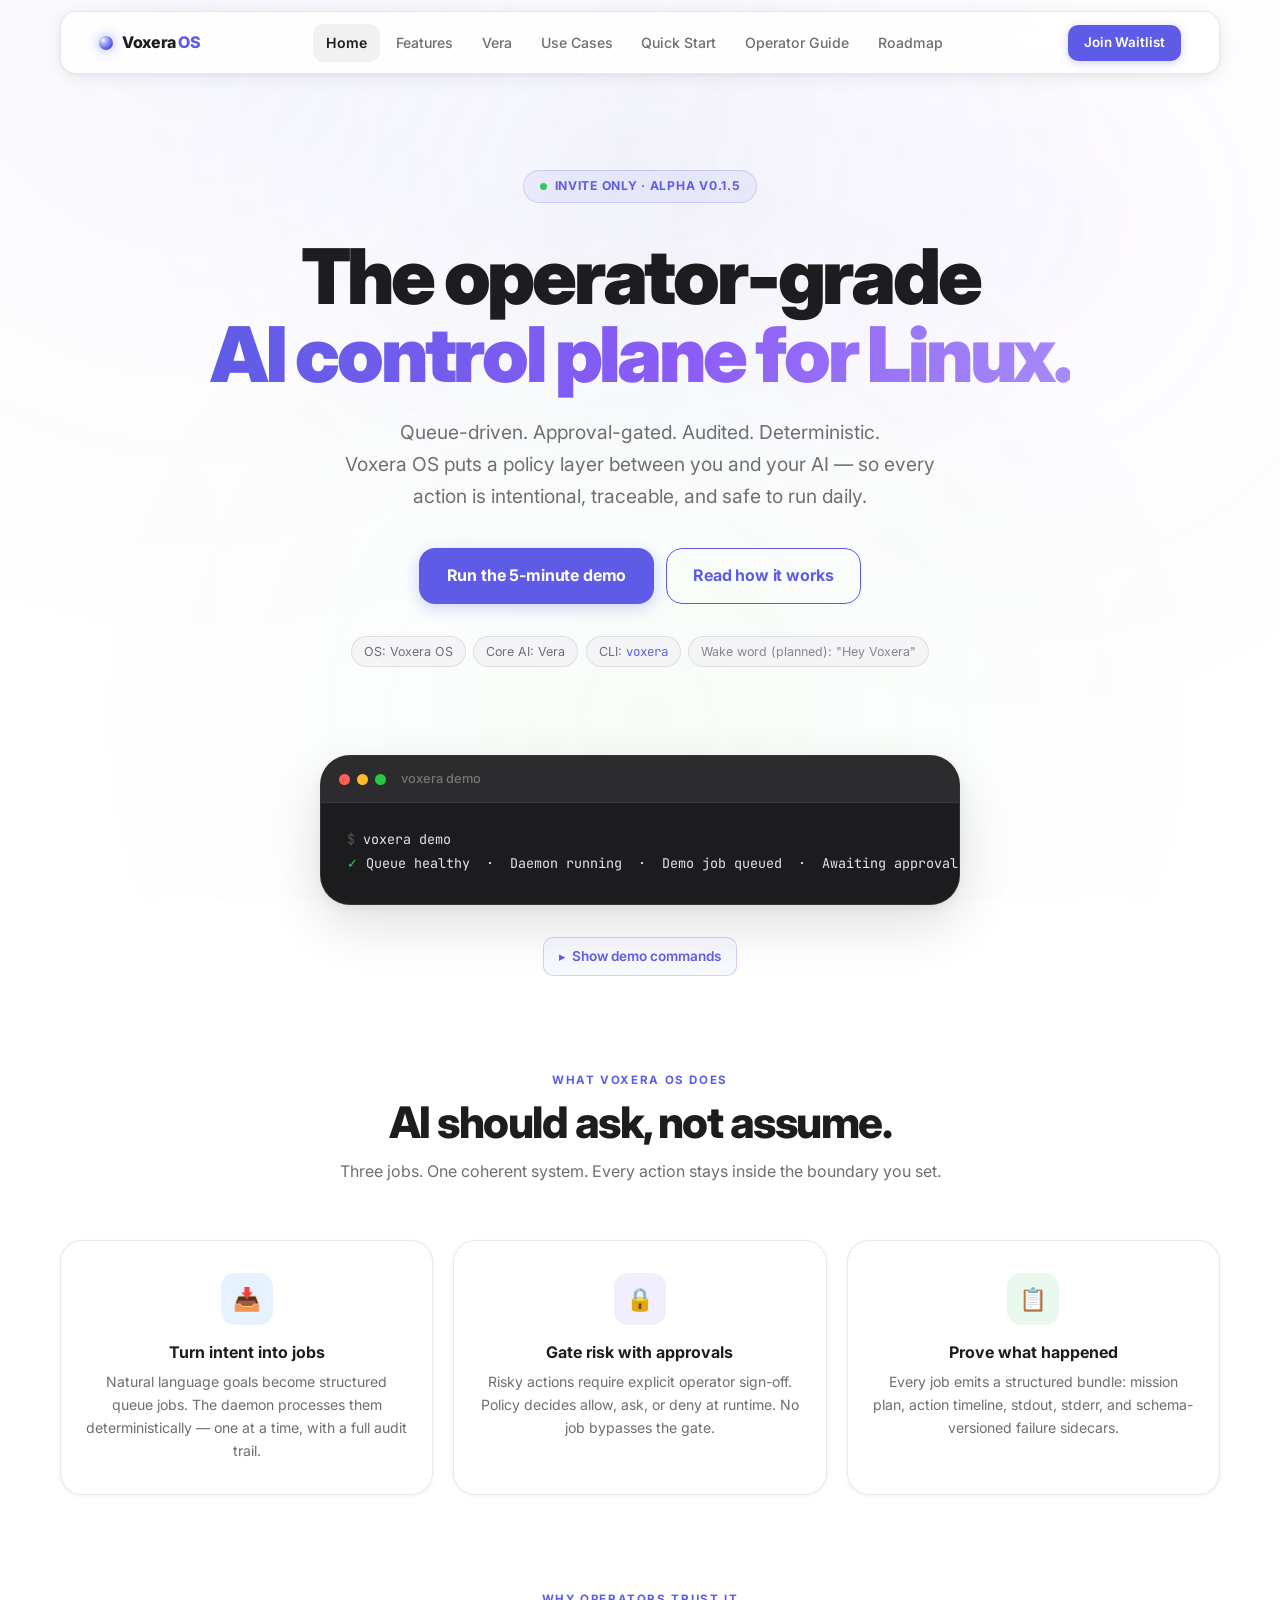
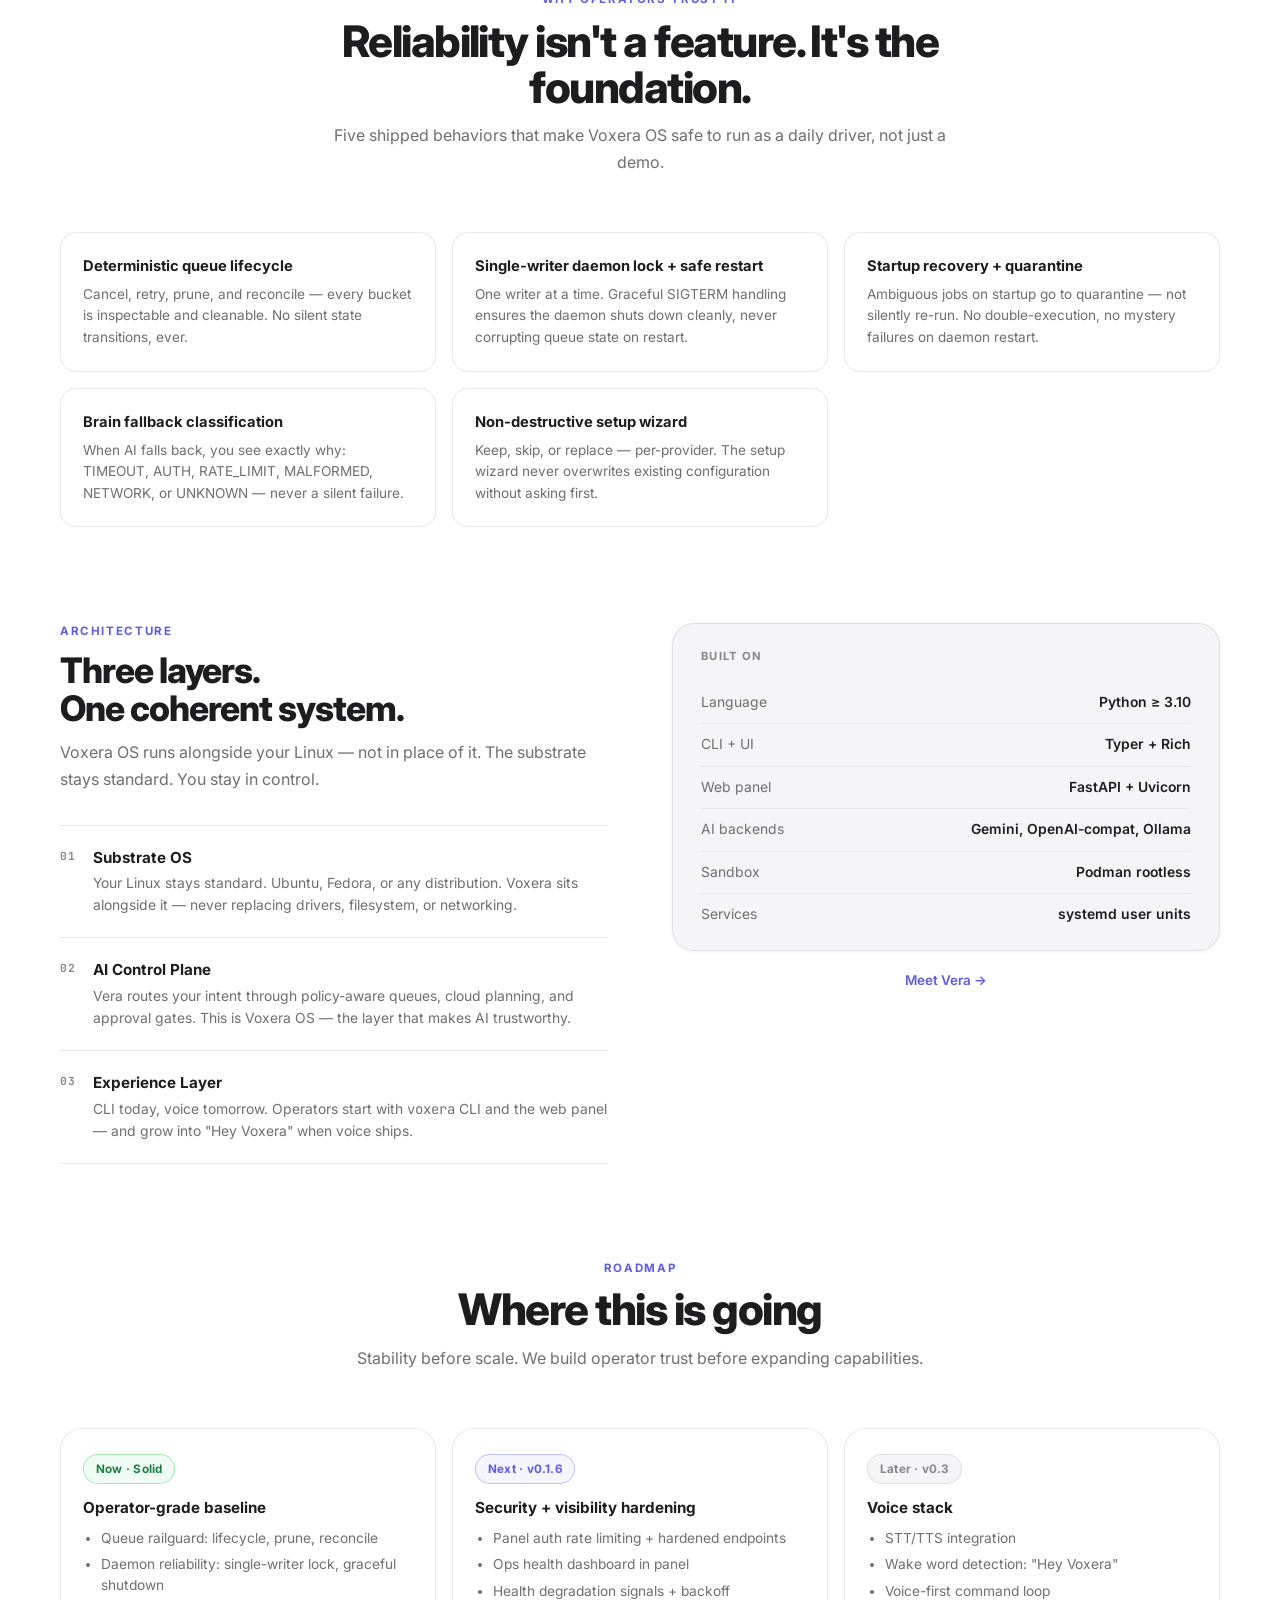
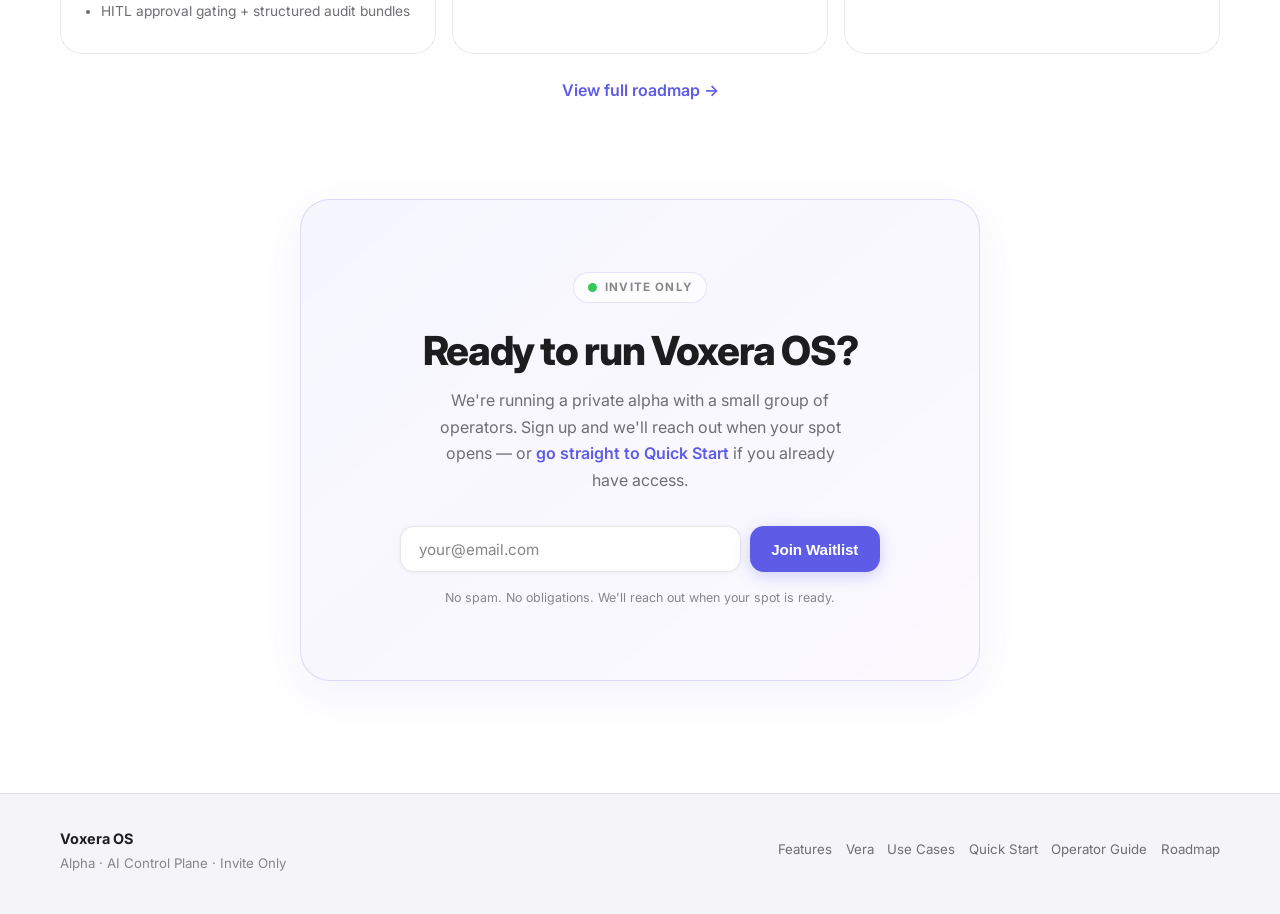
==== index.html @ 85df5b21 "feat: marketing-first restructure — product narrative, new pages, accordions Complete content + stru" ====
<!doctype html>
<html lang="en">
<head>
  <meta charset="UTF-8" />
  <meta name="viewport" content="width=device-width, initial-scale=1.0" />
  <meta name="description" content="Voxera OS — the operator-grade AI control plane for Linux. Queue-driven. Approval-gated. Audited. Deterministic." />
  <title>Voxera OS — AI Control Plane for Linux</title>
  <link rel="preconnect" href="https://fonts.googleapis.com">
  <link rel="preconnect" href="https://fonts.gstatic.com" crossorigin>
  <link href="https://fonts.googleapis.com/css2?family=Inter:ital,wght@0,300;0,400;0,500;0,600;0,700;0,800;0,900;1,400&family=JetBrains+Mono:wght@400;500&display=swap" rel="stylesheet">
  <link rel="stylesheet" href="assets/css/main.css" />
  <link rel="icon" type="image/svg+xml" href="assets/icons/favicon.svg" />
</head>
<body data-page="home">
  <canvas id="bg-canvas" aria-hidden="true"></canvas>

  <header class="site-header glass">
    <div class="container nav-wrap">
      <a class="brand" href="index.html" aria-label="Voxera OS home">
        <span class="brand-orb"></span>
        <span>Voxera <em>OS</em></span>
      </a>
      <button class="nav-toggle" aria-expanded="false" aria-controls="site-nav">☰</button>
      <nav id="site-nav" class="site-nav" aria-label="Primary">
        <a href="index.html">Home</a>
        <a href="features.html">Features</a>
        <a href="vera.html">Vera</a>
        <a href="usecases.html">Use Cases</a>
        <a href="quickstart.html">Quick Start</a>
        <a href="docs.html">Operator Guide</a>
        <a href="roadmap.html">Roadmap</a>
      </nav>
      <a class="btn-nav-cta" href="#waitlist">Join Waitlist</a>
    </div>
  </header>

  <main>

    <!-- ─── Hero ──────────────────────────────────────────────────────── -->
    <section class="v2-hero container">
      <div class="v2-invite-badge reveal">
        <span class="pulse-dot"></span>
        Invite only · Alpha v0.1.5
      </div>
      <h1 class="v2-headline reveal delay-1">
        The operator-grade<br>
        <span class="gradient-text">AI control plane for Linux.</span>
      </h1>
      <p class="v2-lede reveal delay-2">
        Queue-driven. Approval-gated. Audited. Deterministic.<br class="br-lg">
        Voxera OS puts a policy layer between you and your AI — so every action is intentional, traceable, and safe to run daily.
      </p>
      <div class="v2-cta-row reveal delay-3">
        <a class="btn btn-primary btn-lg" href="quickstart.html">Run the 5-minute demo</a>
        <a class="btn btn-ghost btn-lg" href="features.html">Read how it works</a>
      </div>
      <div class="v2-name-row reveal delay-4">
        <span class="v2-pill">OS: Voxera OS</span>
        <span class="v2-pill">Core AI: Vera</span>
        <span class="v2-pill">CLI: <code>voxera</code></span>
        <span class="v2-pill muted">Wake word (planned): "Hey Voxera"</span>
      </div>
    </section>

    <!-- ─── Proof snippet + demo toggle ──────────────────────────────── -->
    <section class="container v2-terminal-section reveal">
      <div class="v2-terminal" style="max-width:640px;margin-inline:auto">
        <div class="v2-terminal-bar">
          <span class="dot-r"></span>
          <span class="dot-y"></span>
          <span class="dot-g"></span>
          <span class="v2-terminal-title">voxera demo</span>
        </div>
        <pre class="v2-terminal-body"><code><span class="tc-dim">$</span> voxera demo
<span class="tc-green">✓</span> Queue healthy  ·  Daemon running  ·  Demo job queued  ·  Awaiting approval</code></pre>
      </div>
      <div style="text-align:center;margin-top:1rem">
        <details class="show-details" style="display:inline-block">
          <summary>Show demo commands</summary>
          <div class="show-details-body">
            <div class="v2-terminal" style="max-width:640px;margin-inline:auto;text-align:left">
              <div class="v2-terminal-bar">
                <span class="dot-r"></span><span class="dot-y"></span><span class="dot-g"></span>
                <span class="v2-terminal-title">full demo walkthrough</span>
              </div>
              <pre class="v2-terminal-body"><code><span class="tc-dim"># 1. Install</span>
python3 -m venv .venv &amp;&amp; source .venv/bin/activate
pip install -e ".[dev]" &amp;&amp; make services-install

<span class="tc-dim"># 2. Run the demo (bootstraps queue + daemon)</span>
voxera demo

<span class="tc-dim"># 3. Queue a job manually</span>
<span class="tc-dim">$</span> voxera inbox add "Write a daily check-in note"
queued → <span class="tc-blue">notes/queue/inbox/job-1748.json</span>

<span class="tc-dim"># 4. Process + approve</span>
<span class="tc-dim">$</span> voxera daemon --once
<span class="tc-dim">$</span> voxera queue approvals list
<span class="tc-dim">$</span> voxera queue approvals approve &lt;job_id&gt;

<span class="tc-dim"># 5. Health check</span>
<span class="tc-dim">$</span> voxera queue status
queue: <span class="tc-green">healthy</span>  ·  done: 1  ·  failed: 0  ·  approvals: 0</code></pre>
            </div>
            <p style="margin-top:.75rem;font-size:.82rem;color:var(--text-ter);text-align:center">
              For complete run instructions, <a class="inline-link" href="docs.html">read the Operator Guide</a>.
            </p>
          </div>
        </details>
      </div>
    </section>

    <!-- ─── What it does — 3 cards ───────────────────────────────────── -->
    <section class="container v2-section">
      <div class="v2-section-intro reveal">
        <p class="v2-label">What Voxera OS does</p>
        <h2 class="v2-section-title">AI should ask, not assume.</h2>
        <p class="v2-section-sub">Three jobs. One coherent system. Every action stays inside the boundary you set.</p>
      </div>
      <div class="does-grid stagger-children">
        <article class="does-card reveal">
          <div class="does-icon blue">📥</div>
          <h3>Turn intent into jobs</h3>
          <p>Natural language goals become structured queue jobs. The daemon processes them deterministically — one at a time, with a full audit trail.</p>
        </article>
        <article class="does-card reveal">
          <div class="does-icon purple">🔒</div>
          <h3>Gate risk with approvals</h3>
          <p>Risky actions require explicit operator sign-off. Policy decides allow, ask, or deny at runtime. No job bypasses the gate.</p>
        </article>
        <article class="does-card reveal">
          <div class="does-icon green">📋</div>
          <h3>Prove what happened</h3>
          <p>Every job emits a structured bundle: mission plan, action timeline, stdout, stderr, and schema-versioned failure sidecars.</p>
        </article>
      </div>
    </section>

    <!-- ─── Why operators trust it — 5 trust cards ───────────────────── -->
    <section class="container v2-section">
      <div class="v2-section-intro reveal">
        <p class="v2-label">Why operators trust it</p>
        <h2 class="v2-section-title">Reliability isn't a feature. It's the foundation.</h2>
        <p class="v2-section-sub">Five shipped behaviors that make Voxera OS safe to run as a daily driver, not just a demo.</p>
      </div>
      <div class="trust-grid stagger-children">
        <article class="trust-card reveal">
          <h3>Deterministic queue lifecycle</h3>
          <p>Cancel, retry, prune, and reconcile — every bucket is inspectable and cleanable. No silent state transitions, ever.</p>
        </article>
        <article class="trust-card reveal">
          <h3>Single-writer daemon lock + safe restart</h3>
          <p>One writer at a time. Graceful SIGTERM handling ensures the daemon shuts down cleanly, never corrupting queue state on restart.</p>
        </article>
        <article class="trust-card reveal">
          <h3>Startup recovery + quarantine</h3>
          <p>Ambiguous jobs on startup go to quarantine — not silently re-run. No double-execution, no mystery failures on daemon restart.</p>
        </article>
        <article class="trust-card reveal">
          <h3>Brain fallback classification</h3>
          <p>When AI falls back, you see exactly why: TIMEOUT, AUTH, RATE_LIMIT, MALFORMED, NETWORK, or UNKNOWN — never a silent failure.</p>
        </article>
        <article class="trust-card reveal">
          <h3>Non-destructive setup wizard</h3>
          <p>Keep, skip, or replace — per-provider. The setup wizard never overwrites existing configuration without asking first.</p>
        </article>
      </div>
    </section>

    <!-- ─── Three layers ──────────────────────────────────────────────── -->
    <section class="container v2-section v2-arch">
      <div class="reveal">
        <p class="v2-label">Architecture</p>
        <h2 class="v2-section-title-sm">Three layers.<br>One coherent system.</h2>
        <p class="v2-section-sub">Voxera OS runs alongside your Linux — not in place of it. The substrate stays standard. You stay in control.</p>
        <div class="v2-layers">
          <div class="v2-layer">
            <span class="v2-layer-num">01</span>
            <div>
              <strong>Substrate OS</strong>
              <p>Your Linux stays standard. Ubuntu, Fedora, or any distribution. Voxera sits alongside it — never replacing drivers, filesystem, or networking.</p>
            </div>
          </div>
          <div class="v2-layer">
            <span class="v2-layer-num">02</span>
            <div>
              <strong>AI Control Plane</strong>
              <p>Vera routes your intent through policy-aware queues, cloud planning, and approval gates. This is Voxera OS — the layer that makes AI trustworthy.</p>
            </div>
          </div>
          <div class="v2-layer">
            <span class="v2-layer-num">03</span>
            <div>
              <strong>Experience Layer</strong>
              <p>CLI today, voice tomorrow. Operators start with <code>voxera</code> CLI and the web panel — and grow into "Hey Voxera" when voice ships.</p>
            </div>
          </div>
        </div>
      </div>
      <div class="reveal delay-2">
        <div class="v2-stack">
          <p class="v2-stack-title">Built on</p>
          <div class="v2-stack-row"><span>Language</span><strong>Python ≥ 3.10</strong></div>
          <div class="v2-stack-row"><span>CLI + UI</span><strong>Typer + Rich</strong></div>
          <div class="v2-stack-row"><span>Web panel</span><strong>FastAPI + Uvicorn</strong></div>
          <div class="v2-stack-row"><span>AI backends</span><strong>Gemini, OpenAI-compat, Ollama</strong></div>
          <div class="v2-stack-row"><span>Sandbox</span><strong>Podman rootless</strong></div>
          <div class="v2-stack-row"><span>Services</span><strong>systemd user units</strong></div>
        </div>
        <p style="margin-top:1.2rem;font-size:.84rem;color:var(--text-ter);text-align:center">
          <a class="inline-link" href="vera.html">Meet Vera →</a>
        </p>
      </div>
    </section>

    <!-- ─── Where this is going ───────────────────────────────────────── -->
    <section class="container v2-section">
      <div class="v2-section-intro reveal">
        <p class="v2-label">Roadmap</p>
        <h2 class="v2-section-title">Where this is going</h2>
        <p class="v2-section-sub">Stability before scale. We build operator trust before expanding capabilities.</p>
      </div>
      <div class="where-grid stagger-children">
        <article class="wt-card reveal">
          <span class="wt-badge now">Now · Solid</span>
          <h3>Operator-grade baseline</h3>
          <ul>
            <li>Queue railguard: lifecycle, prune, reconcile</li>
            <li>Daemon reliability: single-writer lock, graceful shutdown</li>
            <li>HITL approval gating + structured audit bundles</li>
          </ul>
        </article>
        <article class="wt-card reveal">
          <span class="wt-badge next">Next · v0.1.6</span>
          <h3>Security + visibility hardening</h3>
          <ul>
            <li>Panel auth rate limiting + hardened endpoints</li>
            <li>Ops health dashboard in panel</li>
            <li>Health degradation signals + backoff</li>
          </ul>
        </article>
        <article class="wt-card reveal">
          <span class="wt-badge later">Later · v0.3</span>
          <h3>Voice stack</h3>
          <ul>
            <li>STT/TTS integration</li>
            <li>Wake word detection: "Hey Voxera"</li>
            <li>Voice-first command loop</li>
          </ul>
        </article>
      </div>
      <p style="text-align:center;margin-top:1.5rem">
        <a class="inline-link" href="roadmap.html">View full roadmap →</a>
      </p>
    </section>

    <!-- ─── Waitlist ───────────────────────────────────────────────────── -->
    <section class="container v2-section" id="waitlist">
      <div class="v2-waitlist reveal">
        <div class="v2-waitlist-badge">
          <span class="pulse-dot pulse-dot-lg"></span>
          Invite only
        </div>
        <h2 class="v2-waitlist-title">Ready to run Voxera OS?</h2>
        <p class="v2-waitlist-sub">
          We're running a private alpha with a small group of operators. Sign up and we'll reach out when your spot opens — or <a class="inline-link" href="quickstart.html">go straight to Quick Start</a> if you already have access.
        </p>
        <form class="v2-waitlist-form" id="waitlist-form">
          <input
            type="email" id="waitlist-email" name="email"
            placeholder="your@email.com" required autocomplete="email"
            aria-label="Email address for waitlist"
          />
          <button type="submit" class="btn btn-primary" id="waitlist-submit">Join Waitlist</button>
        </form>
        <p class="v2-waitlist-fine">No spam. No obligations. We'll reach out when your spot is ready.</p>
      </div>
    </section>

  </main>

  <footer class="site-footer">
    <div class="container">
      <div>
        <strong>Voxera OS</strong>
        <p>Alpha · AI Control Plane · Invite Only</p>
      </div>
      <div class="footer-links">
        <a href="features.html">Features</a>
        <a href="vera.html">Vera</a>
        <a href="usecases.html">Use Cases</a>
        <a href="quickstart.html">Quick Start</a>
        <a href="docs.html">Operator Guide</a>
        <a href="roadmap.html">Roadmap</a>
      </div>
    </div>
  </footer>

  <script src="assets/js/main.js" defer></script>
</body>
</html>
---- assets/css/main.css ----
/* ═══════════════════════════════════════════════════════════════════════
   Voxera OS · Apple-inspired light theme
═══════════════════════════════════════════════════════════════════════ */

/* ─── Design tokens ─────────────────────────────────────────────────── */
:root {
  --bg:        #ffffff;
  --bg-alt:    #f5f5f7;
  --bg-card:   #ffffff;
  --bg-dark:   #1c1c1e;       /* Apple dark gray – used for terminal/code */
  --bg-dark-2: #2c2c2e;

  --text:      #1d1d1f;       /* Apple near-black */
  --text-sec:  #6e6e73;       /* Apple secondary */
  --text-ter:  #86868b;       /* Apple tertiary */
  --text-inv:  #f5f5f7;       /* text on dark surfaces */

  --line:      rgba(0,0,0,0.09);
  --line-soft: rgba(0,0,0,0.055);
  --line-dark: rgba(255,255,255,0.10);  /* borders on dark surfaces */

  --accent:    #5e5ce6;       /* Voxera indigo */
  --accent-h:  #4845d4;       /* hover */
  --accent-2:  #34c759;       /* success / active green */
  --accent-3:  #007aff;       /* Apple blue – links */

  --shadow-xs: 0 1px 4px rgba(0,0,0,0.06);
  --shadow:    0 4px 18px rgba(0,0,0,0.07), 0 1px 4px rgba(0,0,0,0.05);
  --shadow-md: 0 8px 28px rgba(0,0,0,0.09), 0 2px 8px rgba(0,0,0,0.06);
  --shadow-lg: 0 20px 54px rgba(0,0,0,0.12), 0 4px 14px rgba(0,0,0,0.06);

  --radius:    16px;
  --radius-lg: 22px;
  --radius-xl: 30px;

  --ease:      cubic-bezier(.25,.46,.45,.94);
  --ease-out:  cubic-bezier(0,0,.2,1);
}

/* ─── Reset & base ───────────────────────────────────────────────────── */
*, *::before, *::after { box-sizing: border-box; margin: 0; padding: 0; }
html { scroll-behavior: smooth; }
body {
  font-family: -apple-system, BlinkMacSystemFont, "Inter", system-ui, sans-serif;
  background: var(--bg);
  color: var(--text);
  line-height: 1.56;
  min-height: 100vh;
  -webkit-font-smoothing: antialiased;
  -moz-osx-font-smoothing: grayscale;
}
code, pre {
  font-family: "JetBrains Mono", "SF Mono", ui-monospace, monospace;
}
img { display: block; max-width: 100%; }
a { color: inherit; }

/* Subtle hero-area glow at top of every page */
body::before {
  content: '';
  position: fixed;
  top: -180px; left: 50%;
  transform: translateX(-50%);
  width: 1000px; height: 700px;
  background: radial-gradient(ellipse at center,
    rgba(94,92,230,.06) 0%,
    rgba(94,92,230,.02) 45%,
    transparent 72%);
  pointer-events: none;
  z-index: -1;
}

/* ─── Canvas (ambient) ───────────────────────────────────────────────── */
#bg-canvas {
  position: fixed; inset: 0;
  z-index: -2; pointer-events: none;
}

/* ─── Layout ─────────────────────────────────────────────────────────── */
.container { width: min(1160px, calc(100% - 2.5rem)); margin-inline: auto; }

/* ─── Glass ─────────────────────────────────────────────────────────── */
.glass {
  background: rgba(255,255,255,.82);
  border: 1px solid var(--line);
  backdrop-filter: blur(22px) saturate(180%);
  -webkit-backdrop-filter: blur(22px) saturate(180%);
  box-shadow: var(--shadow);
}

/* ═══════════════════════════════════════════════════════════════════════
   Navigation
═══════════════════════════════════════════════════════════════════════ */
.site-header {
  position: sticky; top: 0; z-index: 100;
  margin: .7rem auto 0;
  width: min(1160px, calc(100% - 1.5rem));
  border-radius: 16px;
  transition: box-shadow .3s var(--ease);
}
.nav-wrap {
  display: flex; align-items: center; gap: 1rem;
  justify-content: space-between;
  padding: .72rem 1.1rem;
}
.brand {
  display: inline-flex; align-items: center; gap: .6rem;
  text-decoration: none; color: var(--text);
  font-weight: 800; letter-spacing: -.025em; font-size: 1rem;
  flex-shrink: 0;
}
.brand em { font-style: normal; color: var(--accent); }
.brand-orb {
  width: 14px; height: 14px; border-radius: 50%; flex-shrink: 0;
  background: radial-gradient(circle at 30% 30%, #fff 0%, #a5b4fc 25%, var(--accent) 65%, #3730a3 100%);
  box-shadow: 0 0 12px rgba(94,92,230,.5);
  transition: box-shadow .3s var(--ease);
}
.brand:hover .brand-orb { box-shadow: 0 0 18px rgba(94,92,230,.7); }

.site-nav { display: flex; align-items: center; gap: .2rem; }
.site-nav a {
  color: var(--text-sec); text-decoration: none;
  padding: .5rem .8rem; border-radius: 10px;
  font-weight: 500; font-size: .88rem;
  transition: color .2s var(--ease), background .2s var(--ease);
}
.site-nav a:hover { color: var(--text); background: rgba(0,0,0,.05); }
.site-nav a.active { color: var(--text); font-weight: 600; background: rgba(0,0,0,.05); }

.btn-nav-cta {
  display: inline-flex; align-items: center;
  border-radius: 10px; padding: .48rem 1rem;
  font-size: .84rem; font-weight: 600;
  text-decoration: none;
  background: var(--accent); color: #fff;
  border: none;
  transition: background .22s var(--ease), transform .18s var(--ease), box-shadow .22s var(--ease);
  box-shadow: 0 2px 10px rgba(94,92,230,.28);
  white-space: nowrap;
}
.btn-nav-cta:hover {
  background: var(--accent-h);
  transform: translateY(-1px);
  box-shadow: 0 4px 16px rgba(94,92,230,.4);
}

.nav-toggle {
  display: none; background: transparent; color: var(--text);
  border: 1px solid var(--line); border-radius: 10px;
  padding: .38rem .62rem; cursor: pointer; font-size: 1rem;
}

/* ═══════════════════════════════════════════════════════════════════════
   Buttons
═══════════════════════════════════════════════════════════════════════ */
.btn {
  display: inline-flex; align-items: center; justify-content: center; gap: .45rem;
  text-decoration: none; font-weight: 700; font-size: .95rem;
  border-radius: 14px; padding: .78rem 1.3rem;
  border: 1.5px solid transparent;
  transition: transform .18s var(--ease), box-shadow .22s var(--ease),
              background .2s var(--ease), border-color .2s var(--ease);
  cursor: pointer; letter-spacing: -.01em; white-space: nowrap;
}
.btn:hover  { transform: translateY(-1.5px); }
.btn:active { transform: translateY(0px); }

.btn-lg { padding: .9rem 1.65rem; font-size: 1rem; border-radius: 16px; }

.btn-primary {
  background: var(--accent);
  color: #fff;
  border-color: transparent;
  box-shadow: 0 4px 16px rgba(94,92,230,.28);
}
.btn-primary:hover {
  background: var(--accent-h);
  box-shadow: 0 8px 26px rgba(94,92,230,.38);
}
.btn-primary:disabled {
  opacity: .7; cursor: not-allowed; transform: none;
}

.btn-ghost {
  background: transparent;
  color: var(--accent);
  border-color: var(--accent);
}
.btn-ghost:hover { background: rgba(94,92,230,.06); }

.btn-outline {
  background: transparent;
  color: var(--text);
  border-color: var(--line);
}
.btn-outline:hover { background: var(--bg-alt); }

.inline-link {
  color: var(--accent); text-decoration: none; font-weight: 600;
}
.inline-link:hover { text-decoration: underline; }

/* ═══════════════════════════════════════════════════════════════════════
   Typography utilities
═══════════════════════════════════════════════════════════════════════ */
.eyebrow {
  font-size: .72rem; font-weight: 700; letter-spacing: .14em;
  text-transform: uppercase; color: var(--accent); margin-bottom: .55rem;
}
.lede { color: var(--text-sec); font-size: 1.05rem; max-width: 68ch; line-height: 1.65; }

.gradient-text {
  background: linear-gradient(100deg, var(--accent) 0%, #8b5cf6 55%, #a78bfa 100%);
  -webkit-background-clip: text; background-clip: text; color: transparent;
}

/* ═══════════════════════════════════════════════════════════════════════
   Scroll-reveal animation system
═══════════════════════════════════════════════════════════════════════ */
.reveal {
  opacity: 0;
  transform: translateY(28px);
  transition: opacity .7s var(--ease-out), transform .7s var(--ease-out);
}
.reveal.delay-1  { transition-delay: .10s; }
.reveal.delay-2  { transition-delay: .20s; }
.reveal.delay-3  { transition-delay: .30s; }
.reveal.delay-4  { transition-delay: .42s; }
.reveal.is-visible { opacity: 1; transform: translateY(0); }

/* Stagger for grid children */
.stagger-children > *:nth-child(1) { transition-delay: .05s; }
.stagger-children > *:nth-child(2) { transition-delay: .12s; }
.stagger-children > *:nth-child(3) { transition-delay: .19s; }
.stagger-children > *:nth-child(4) { transition-delay: .26s; }
.stagger-children > *:nth-child(5) { transition-delay: .33s; }
.stagger-children > *:nth-child(6) { transition-delay: .40s; }

/* ═══════════════════════════════════════════════════════════════════════
   Pulse dot (invite badge)
═══════════════════════════════════════════════════════════════════════ */
.pulse-dot {
  display: inline-block;
  width: 7px; height: 7px; border-radius: 50%; flex-shrink: 0;
  background: var(--accent-2);
  animation: pulse-ring 2.4s var(--ease) infinite;
}
.pulse-dot-lg { width: 9px; height: 9px; }
@keyframes pulse-ring {
  0%   { box-shadow: 0 0 0 0   rgba(52,199,89,.55); }
  65%  { box-shadow: 0 0 0 8px rgba(52,199,89,0); }
  100% { box-shadow: 0 0 0 0   rgba(52,199,89,0); }
}

/* ═══════════════════════════════════════════════════════════════════════
   HOME v2 — Hero
═══════════════════════════════════════════════════════════════════════ */
.v2-hero {
  text-align: center;
  padding: 6rem 1rem 3rem;
  display: flex; flex-direction: column; align-items: center;
}

.v2-invite-badge {
  display: inline-flex; align-items: center; gap: .5rem;
  background: rgba(94,92,230,.07);
  border: 1px solid rgba(94,92,230,.22);
  border-radius: 999px; padding: .38rem 1rem;
  font-size: .76rem; font-weight: 700; letter-spacing: .06em;
  color: var(--accent); text-transform: uppercase;
  margin-bottom: 2.2rem;
}

.v2-headline {
  font-size: clamp(2.8rem, 6vw, 5.2rem);
  font-weight: 900; letter-spacing: -.042em; line-height: 1.01;
  margin-bottom: 1.4rem; max-width: 17ch;
}

.v2-lede {
  font-size: clamp(1rem, 1.55vw, 1.2rem);
  color: var(--text-sec); max-width: 54ch;
  line-height: 1.68; margin-bottom: 2.2rem;
}
.br-lg { display: inline; }

.v2-cta-row {
  display: flex; gap: .75rem; flex-wrap: wrap; justify-content: center;
  margin-bottom: 2rem;
}

.v2-name-row {
  display: flex; gap: .45rem; flex-wrap: wrap; justify-content: center;
}
.v2-pill {
  border: 1px solid var(--line); background: var(--bg-alt);
  padding: .32rem .75rem; border-radius: 999px;
  font-size: .78rem; color: var(--text-sec);
}
.v2-pill.muted { color: var(--text-ter); }
.v2-pill code { color: var(--accent); font-size: .78rem; }

/* ─── Terminal preview ───────────────────────────────────────────────── */
.v2-terminal-section { padding: 2.5rem 0 0; }
.v2-terminal {
  max-width: 760px; margin-inline: auto;
  border-radius: var(--radius-xl); overflow: hidden;
  background: var(--bg-dark);
  border: 1px solid var(--line-dark);
  box-shadow: var(--shadow-lg);
}
.v2-terminal-bar {
  display: flex; align-items: center; gap: .45rem;
  padding: .8rem 1.1rem;
  background: var(--bg-dark-2);
  border-bottom: 1px solid rgba(255,255,255,.06);
}
.dot-r { width: 11px; height: 11px; border-radius: 50%; background: #ff5f57; flex-shrink: 0; }
.dot-y { width: 11px; height: 11px; border-radius: 50%; background: #febc2e; flex-shrink: 0; }
.dot-g { width: 11px; height: 11px; border-radius: 50%; background: #28c840; flex-shrink: 0; }
.v2-terminal-title {
  margin-left: .5rem; font-size: .8rem; color: rgba(255,255,255,.35);
  font-weight: 500; font-family: -apple-system, BlinkMacSystemFont, "Inter", sans-serif;
}
.v2-terminal-body {
  margin: 0; padding: 1.5rem 1.6rem 1.8rem;
  font-size: .84rem; color: #e0e6f0; line-height: 1.8;
  overflow-x: auto;
}
.tc-dim   { color: rgba(255,255,255,.25); }
.tc-green { color: #30d158; }
.tc-blue  { color: #64aaec; }

/* ─── Section shared ─────────────────────────────────────────────────── */
.v2-section { padding: 6rem 0 0; }

.v2-section-intro {
  text-align: center; max-width: 660px; margin: 0 auto 3.5rem;
}
.v2-label {
  font-size: .72rem; font-weight: 700; letter-spacing: .14em;
  text-transform: uppercase; color: var(--accent); margin-bottom: .6rem;
}
.v2-section-title {
  font-size: clamp(1.9rem, 3.4vw, 2.9rem);
  font-weight: 800; letter-spacing: -.035em; line-height: 1.05;
  margin-bottom: .75rem;
}
.v2-section-title-sm {
  font-size: clamp(1.6rem, 2.8vw, 2.2rem);
  font-weight: 800; letter-spacing: -.03em; line-height: 1.08;
  margin-bottom: .75rem;
}
.v2-section-sub {
  color: var(--text-sec); font-size: 1rem; line-height: 1.68;
}

/* ─── Six pillars ───────────────────────────────────────────────────── */
.v2-pillars {
  display: grid;
  grid-template-columns: repeat(3, minmax(0,1fr));
  border: 1px solid var(--line);
  border-radius: var(--radius-xl);
  overflow: hidden;
}
.v2-pillar {
  background: var(--bg-card);
  padding: 2rem 1.75rem;
  border-right: 1px solid var(--line);
  border-bottom: 1px solid var(--line);
  transition: background .22s var(--ease), box-shadow .22s var(--ease);
}
.v2-pillar:nth-child(3n) { border-right: none; }
.v2-pillar:nth-last-child(-n+3) { border-bottom: none; }
.v2-pillar:hover { background: var(--bg-alt); }

.v2-pillar h3 {
  font-size: .98rem; font-weight: 700; letter-spacing: -.012em;
  margin: .9rem 0 .45rem; color: var(--text);
}
.v2-pillar p { margin: 0; color: var(--text-sec); font-size: .88rem; line-height: 1.62; }

.v2-pillar-icon {
  width: 38px; height: 38px; border-radius: 10px;
  display: flex; align-items: center; justify-content: center;
  font-size: 1.1rem;
}
.icon-lock  { background: rgba(94,92,230,.1);  }
.icon-log   { background: rgba(52,199,89,.1);  }
.icon-box   { background: rgba(255,159,10,.1); }
.icon-brain { background: rgba(255,55,95,.09); }
.icon-queue { background: rgba(10,132,255,.1); }
.icon-ops   { background: rgba(100,210,255,.1);}

.icon-lock::after  { content: "🔒"; }
.icon-log::after   { content: "📋"; }
.icon-box::after   { content: "📦"; }
.icon-brain::after { content: "🧠"; }
.icon-queue::after { content: "⚙️"; }
.icon-ops::after   { content: "🛡️"; }

/* ─── Architecture split ────────────────────────────────────────────── */
.v2-arch {
  display: grid; grid-template-columns: 1fr 1fr;
  gap: 4rem; align-items: start;
}
.v2-layers { display: grid; margin-top: 2rem; }
.v2-layer {
  display: flex; gap: 1.1rem; align-items: flex-start;
  padding: 1.25rem 0; border-top: 1px solid var(--line);
}
.v2-layer:last-child { border-bottom: 1px solid var(--line); }
.v2-layer-num {
  font-size: .7rem; font-weight: 700; letter-spacing: .08em;
  color: var(--text-ter); padding-top: .12rem; flex-shrink: 0;
  font-family: "JetBrains Mono", monospace;
}
.v2-layer strong { display: block; font-weight: 700; font-size: .95rem; margin-bottom: .25rem; }
.v2-layer p { margin: 0; color: var(--text-sec); font-size: .87rem; line-height: 1.58; }

.v2-stack {
  background: var(--bg-alt);
  border: 1px solid var(--line);
  border-radius: var(--radius-lg);
  padding: 1.5rem 1.75rem;
  box-shadow: var(--shadow-xs);
}
.v2-stack-title {
  font-size: .7rem; font-weight: 700; letter-spacing: .12em;
  text-transform: uppercase; color: var(--text-ter); margin-bottom: 1rem;
}
.v2-stack-row {
  display: flex; justify-content: space-between; align-items: center;
  padding: .62rem 0; border-bottom: 1px solid var(--line-soft);
  font-size: .87rem;
}
.v2-stack-row:last-child { border-bottom: none; padding-bottom: 0; }
.v2-stack-row span { color: var(--text-sec); }
.v2-stack-row strong { color: var(--text); font-weight: 600; }

/* ─── Waitlist ──────────────────────────────────────────────────────── */
.v2-waitlist {
  background: linear-gradient(140deg, rgba(94,92,230,.055) 0%, rgba(139,92,246,.035) 100%);
  border: 1px solid rgba(94,92,230,.18);
  border-radius: var(--radius-xl);
  padding: 4.5rem 3rem;
  text-align: center;
  max-width: 680px; margin: 0 auto;
  display: flex; flex-direction: column; align-items: center;
  box-shadow: 0 12px 40px rgba(94,92,230,.08);
}
.v2-waitlist-badge {
  display: inline-flex; align-items: center; gap: .5rem;
  background: rgba(255,255,255,.7);
  border: 1px solid rgba(94,92,230,.16);
  border-radius: 999px; padding: .36rem .9rem;
  font-size: .72rem; font-weight: 700; letter-spacing: .1em;
  color: var(--text-ter); text-transform: uppercase; margin-bottom: 1.6rem;
  backdrop-filter: blur(8px);
}
.v2-waitlist-title {
  font-size: clamp(1.7rem, 3.2vw, 2.5rem);
  font-weight: 800; letter-spacing: -.034em; line-height: 1.1;
  margin-bottom: .85rem;
}
.v2-waitlist-sub {
  color: var(--text-sec); font-size: 1rem; line-height: 1.68;
  max-width: 42ch; margin-bottom: 2rem;
}
.v2-waitlist-form {
  display: flex; gap: .55rem; flex-wrap: wrap; justify-content: center;
  width: 100%; max-width: 480px;
}
.v2-waitlist-form input {
  flex: 1 1 220px; min-width: 0;
  background: rgba(255,255,255,.9); border: 1.5px solid var(--line);
  border-radius: 14px; padding: .78rem 1.1rem;
  color: var(--text); font-size: .95rem; font-family: inherit;
  outline: none;
  transition: border-color .22s var(--ease), box-shadow .22s var(--ease);
  box-shadow: var(--shadow-xs);
}
.v2-waitlist-form input::placeholder { color: var(--text-ter); }
.v2-waitlist-form input:focus {
  border-color: var(--accent);
  box-shadow: 0 0 0 3px rgba(94,92,230,.14);
}
.v2-waitlist-fine {
  font-size: .78rem; color: var(--text-ter); margin-top: 1rem;
}

/* ═══════════════════════════════════════════════════════════════════════
   Inner pages — shared
═══════════════════════════════════════════════════════════════════════ */
.page-main { padding-top: 1.5rem; }
.page-hero  { padding: 3rem 0 1.5rem; }
.page-hero h1 {
  font-size: clamp(1.9rem, 3.8vw, 3.1rem);
  font-weight: 800; letter-spacing: -.03em; line-height: 1.08;
  margin: .3rem 0 .65rem;
}
.page-hero.center {
  text-align: center; display: flex; flex-direction: column; align-items: center;
}

.section { padding: 2.5rem 0 0; }

.section-head { margin-bottom: 1.5rem; }
.section-head h2 {
  font-size: clamp(1.35rem, 2.2vw, 2rem);
  font-weight: 700; letter-spacing: -.02em; margin: .2rem 0 .3rem;
}

/* ─── Card system ────────────────────────────────────────────────────── */
.grid { display: grid; gap: 1rem; }
.grid.two   { grid-template-columns: repeat(2, minmax(0,1fr)); }
.grid.three { grid-template-columns: repeat(3, minmax(0,1fr)); }
.stats-grid { grid-template-columns: repeat(4, minmax(0,1fr)); }

.card {
  border-radius: var(--radius); padding: 1.5rem;
  background: var(--bg-card);
  border: 1px solid var(--line);
  box-shadow: var(--shadow-xs);
  transition: box-shadow .28s var(--ease), transform .25s var(--ease);
  position: relative; overflow: hidden;
}
.card:hover { box-shadow: var(--shadow-md); transform: translateY(-2px); }
.card h2 { font-size: 1.05rem; font-weight: 700; letter-spacing: -.015em; margin-bottom: .4rem; }
.card h3 { font-size: .95rem; font-weight: 700; letter-spacing: -.01em; margin-bottom: .4rem; }
.card p  { color: var(--text-sec); font-size: .9rem; line-height: 1.6; margin: 0; }

.glow-card::before {
  content: ''; position: absolute;
  top: 0; left: 0; right: 0; height: 2px;
  background: linear-gradient(90deg, var(--accent), #8b5cf6);
  opacity: 0;
  transition: opacity .3s var(--ease);
}
.glow-card:hover::before { opacity: 1; }

.feature-list { margin: .5rem 0 0; padding-left: 1.1rem; color: var(--text-sec); }
.feature-list li  { margin: .55rem 0; line-height: 1.55; font-size: .9rem; }
.feature-list.compact li { margin: .42rem 0; }
.feature-list code { color: var(--accent); font-size: .85em; }

.highlight-card ol { margin: .4rem 0 .7rem; padding-left: 1.15rem; color: var(--text-sec); }
.highlight-card li { margin: .45rem 0; font-size: .9rem; }

/* split layout */
.split { display: grid; grid-template-columns: 1.1fr .9fr; gap: 1.5rem; align-items: start; }

/* CTA band */
.cta-band {
  border-radius: var(--radius-xl);
  padding: 2.5rem 2rem;
  display: grid; grid-template-columns: 1fr auto; gap: 1.5rem; align-items: center;
  background: var(--bg-alt);
  border: 1px solid var(--line);
}
.cta-row, .cta-actions { display: flex; gap: .75rem; flex-wrap: wrap; margin-top: 1rem; }

/* ─── Code blocks ────────────────────────────────────────────────────── */
.code-block {
  position: relative; border-radius: var(--radius);
  border: 1px solid rgba(255,255,255,.08);
  background: var(--bg-dark);
  overflow: hidden;
  box-shadow: var(--shadow-md);
}
.code-block pre {
  margin: 0; padding: 1.3rem 1.4rem; overflow-x: auto;
  font-size: .85rem; color: #dde5ff; line-height: 1.75;
}
.code-block.nested { background: #111113; border: 1px solid rgba(255,255,255,.06); }
.copy-btn {
  position: absolute; top: .7rem; right: .7rem;
  border: 1px solid rgba(255,255,255,.14); border-radius: 10px;
  background: rgba(255,255,255,.07); color: #dde5ff;
  padding: .38rem .65rem; font-size: .8rem; font-weight: 600; cursor: pointer;
  transition: background .2s var(--ease), border-color .2s var(--ease);
  font-family: -apple-system, BlinkMacSystemFont, "Inter", sans-serif;
}
.copy-btn:hover { background: rgba(255,255,255,.13); }
.copy-btn.copied { border-color: rgba(52,199,89,.45); color: #86efac; }

/* ─── Timeline (roadmap) ─────────────────────────────────────────────── */
.timeline { display: grid; gap: 1px; }
.timeline-item {
  background: var(--bg-card);
  border: 1px solid var(--line);
  border-radius: var(--radius-lg);
  padding: 1.8rem 1.75rem;
  margin-bottom: .9rem;
  transition: box-shadow .25s var(--ease), transform .25s var(--ease);
}
.timeline-item:hover { box-shadow: var(--shadow-md); transform: translateY(-2px); }
.timeline-item h2 { font-size: 1.15rem; font-weight: 700; letter-spacing: -.015em; margin: .55rem 0 .4rem; }
.timeline-item p  { color: var(--text-sec); font-size: .9rem; line-height: 1.6; margin: 0; }
.time-badge {
  display: inline-flex; border-radius: 999px;
  padding: .32rem .8rem; border: 1px solid var(--line);
  background: var(--bg-alt); font-size: .76rem; font-weight: 700;
  color: var(--text-sec); letter-spacing: .02em;
}

/* ─── Footer ─────────────────────────────────────────────────────────── */
.site-footer {
  background: var(--bg-alt);
  border-top: 1px solid var(--line);
  margin-top: 7rem;
  padding: 2rem 0 2.5rem;
}
.site-footer .container {
  display: flex; justify-content: space-between; gap: 1rem; align-items: center;
}
.site-footer strong { color: var(--text); font-size: .9rem; font-weight: 700; }
.site-footer p { margin: .15rem 0 0; color: var(--text-ter); font-size: .83rem; }
.footer-links { display: flex; gap: .85rem; flex-wrap: wrap; }
.footer-links a {
  color: var(--text-sec); text-decoration: none; font-size: .83rem;
  transition: color .2s var(--ease);
}
.footer-links a:hover { color: var(--text); }

/* ─── 404 ────────────────────────────────────────────────────────────── */
.page-hero.center h1 { font-size: clamp(2.5rem, 5vw, 4rem); }

/* ═══════════════════════════════════════════════════════════════════════
   Accordions — <details> / <summary>
═══════════════════════════════════════════════════════════════════════ */

/* Inline "show more" toggle (hero demo, quickstart full commands) */
.show-details {
  margin-top: 1rem;
}
.show-details summary {
  cursor: pointer;
  display: inline-flex; align-items: center; gap: .4rem;
  color: var(--accent); font-size: .85rem; font-weight: 600;
  list-style: none; user-select: none;
  padding: .5rem .95rem;
  border: 1px solid rgba(94,92,230,.25);
  border-radius: 10px;
  background: rgba(94,92,230,.05);
  transition: background .2s var(--ease);
}
.show-details summary::-webkit-details-marker { display: none; }
.show-details summary::before {
  content: "▸"; font-size: .8rem;
  transition: transform .2s var(--ease);
}
.show-details[open] summary::before { transform: rotate(90deg); }
.show-details summary:hover { background: rgba(94,92,230,.1); }
.show-details-body { margin-top: .75rem; }

/* Engineering details accordion (compact, inside pillar cards) */
details.eng-details {
  margin-top: .85rem; border-radius: var(--radius); overflow: hidden;
  border: 1px solid var(--line);
}
details.eng-details summary {
  display: flex; align-items: center; gap: .4rem;
  padding: .65rem 1rem; cursor: pointer; list-style: none;
  font-size: .8rem; font-weight: 600; color: var(--text-ter);
  background: var(--bg-alt); user-select: none;
  transition: color .2s var(--ease), background .2s var(--ease);
}
details.eng-details summary::-webkit-details-marker { display: none; }
details.eng-details summary::before {
  content: "›"; font-size: 1rem; color: var(--text-ter);
  transition: transform .2s var(--ease);
}
details.eng-details[open] summary::before { transform: rotate(90deg); }
details.eng-details[open] summary { color: var(--text-sec); }
details.eng-details summary:hover { color: var(--text-sec); background: rgba(0,0,0,.05); }
.eng-body {
  padding: 1rem 1.1rem; border-top: 1px solid var(--line);
  background: var(--bg-card);
  font-size: .84rem; color: var(--text-sec); line-height: 1.62;
}
.eng-body code { color: var(--accent); font-size: .82em; }
.eng-body ul { margin: .4rem 0 0; padding-left: 1.1rem; }
.eng-body li { margin: .4rem 0; }
.eng-body .code-block { margin-top: .75rem; }

/* Operator proof block */
.proof-block {
  margin-top: .9rem; padding: .6rem .95rem;
  border-left: 2px solid var(--accent);
  background: rgba(94,92,230,.04);
  border-radius: 0 var(--radius) var(--radius) 0;
  font-size: .83rem; color: var(--text-sec); font-style: italic;
}
.proof-block code { color: var(--accent); font-style: normal; font-size: .82em; }

/* ═══════════════════════════════════════════════════════════════════════
   Home — What it does / 3 cards
═══════════════════════════════════════════════════════════════════════ */
.does-grid {
  display: grid; grid-template-columns: repeat(3, minmax(0,1fr)); gap: 1.25rem;
}
.does-card {
  text-align: center; padding: 2rem 1.5rem;
  background: var(--bg-card); border: 1px solid var(--line);
  border-radius: var(--radius-lg); box-shadow: var(--shadow-xs);
  transition: box-shadow .28s var(--ease), transform .25s var(--ease);
}
.does-card:hover { box-shadow: var(--shadow-md); transform: translateY(-2px); }
.does-icon {
  width: 52px; height: 52px; border-radius: 14px; margin: 0 auto .9rem;
  display: flex; align-items: center; justify-content: center; font-size: 1.4rem;
}
.does-icon.blue   { background: rgba(10,132,255,.1); }
.does-icon.green  { background: rgba(52,199,89,.1); }
.does-icon.purple { background: rgba(139,92,246,.1); }
.does-card h3 { font-size: 1rem; font-weight: 700; margin-bottom: .4rem; }
.does-card p  { color: var(--text-sec); font-size: .88rem; line-height: 1.62; margin: 0; }

/* ═══════════════════════════════════════════════════════════════════════
   Home — Why operators trust it / 5 trust cards
═══════════════════════════════════════════════════════════════════════ */
.trust-grid {
  display: grid; grid-template-columns: repeat(3, minmax(0,1fr)); gap: 1rem;
}
.trust-card {
  background: var(--bg-card); border: 1px solid var(--line);
  border-radius: var(--radius); padding: 1.4rem;
  transition: box-shadow .28s var(--ease), transform .25s var(--ease);
  position: relative; overflow: hidden;
}
.trust-card::before {
  content: ''; position: absolute; top: 0; left: 0; right: 0; height: 2px;
  background: linear-gradient(90deg, var(--accent), #8b5cf6);
  opacity: 0; transition: opacity .3s var(--ease);
}
.trust-card:hover { box-shadow: var(--shadow-md); transform: translateY(-2px); }
.trust-card:hover::before { opacity: 1; }
.trust-card h3 { font-size: .92rem; font-weight: 700; margin-bottom: .35rem; }
.trust-card p  { color: var(--text-sec); font-size: .85rem; line-height: 1.58; margin: 0; }

/* ═══════════════════════════════════════════════════════════════════════
   Home — Where this is going / 3 cards
═══════════════════════════════════════════════════════════════════════ */
.where-grid {
  display: grid; grid-template-columns: repeat(3, minmax(0,1fr)); gap: 1rem;
  margin-top: 1.5rem;
}
.wt-card {
  background: var(--bg-card); border: 1px solid var(--line);
  border-radius: var(--radius-lg); padding: 1.6rem 1.4rem;
  transition: box-shadow .25s var(--ease), transform .25s var(--ease);
}
.wt-card:hover { box-shadow: var(--shadow-md); transform: translateY(-2px); }
.wt-badge {
  display: inline-block; border-radius: 999px; padding: .28rem .72rem;
  border: 1px solid; font-size: .73rem; font-weight: 700;
  letter-spacing: .02em; margin-bottom: .75rem;
}
.wt-badge.now   { border-color: rgba(52,199,89,.4);  background: rgba(52,199,89,.07);  color: #1a7f45; }
.wt-badge.next  { border-color: rgba(94,92,230,.35); background: rgba(94,92,230,.06);  color: var(--accent); }
.wt-badge.later { border-color: var(--line);         background: var(--bg-alt);        color: var(--text-ter); }
.wt-card h3 { font-size: .95rem; font-weight: 700; margin-bottom: .55rem; }
.wt-card ul { margin: 0; padding-left: 1.1rem; color: var(--text-sec); }
.wt-card li { font-size: .86rem; margin: .35rem 0; line-height: 1.5; }

/* ═══════════════════════════════════════════════════════════════════════
   Features — Pillar blocks (stacked full-width)
═══════════════════════════════════════════════════════════════════════ */
.pillar-block {
  background: var(--bg-card); border: 1px solid var(--line);
  border-radius: var(--radius-lg); padding: 1.8rem;
  box-shadow: var(--shadow-xs); transition: box-shadow .25s var(--ease);
}
.pillar-block:hover { box-shadow: var(--shadow); }
.pillar-eyebrow {
  font-size: .68rem; font-weight: 700; letter-spacing: .12em;
  text-transform: uppercase; color: var(--accent); margin-bottom: .42rem;
}
.pillar-block h2 { font-size: 1.05rem; font-weight: 700; margin-bottom: .7rem; }
.pillar-benefits { margin: 0; padding-left: 0; list-style: none; }
.pillar-benefits li {
  padding: .4rem 0; border-bottom: 1px solid var(--line-soft);
  font-size: .88rem; color: var(--text-sec);
  display: flex; gap: .5rem; align-items: flex-start; line-height: 1.52;
}
.pillar-benefits li:last-child { border-bottom: none; padding-bottom: 0; }
.pillar-benefits li::before {
  content: "✓"; color: var(--accent-2); font-weight: 700;
  flex-shrink: 0; font-size: .85rem;
}

/* ═══════════════════════════════════════════════════════════════════════
   Features — Ships today vs planned
═══════════════════════════════════════════════════════════════════════ */
.ships-grid { display: grid; grid-template-columns: 1fr 1fr; gap: 1rem; margin-top: 1.5rem; }
.ships-card { border-radius: var(--radius); padding: 1.4rem; border: 1px solid; }
.ships-card.today   { background: rgba(52,199,89,.04); border-color: rgba(52,199,89,.22); }
.ships-card.planned { background: rgba(94,92,230,.04); border-color: rgba(94,92,230,.18); }
.ships-card h3 {
  font-size: .8rem; font-weight: 700; margin-bottom: .65rem;
  text-transform: uppercase; letter-spacing: .07em;
}
.ships-card.today   h3 { color: #1a7f45; }
.ships-card.planned h3 { color: var(--accent); }
.ships-list { margin: 0; padding-left: 0; list-style: none; }
.ships-list li {
  font-size: .86rem; color: var(--text-sec); padding: .3rem 0;
  border-bottom: 1px solid var(--line-soft);
  display: flex; gap: .42rem; align-items: flex-start; line-height: 1.5;
}
.ships-list li:last-child { border-bottom: none; }
.ships-list li::before { flex-shrink: 0; font-size: .6rem; margin-top: .38em; }
.ships-list.today-list   li::before { content: "●"; color: var(--accent-2); }
.ships-list.planned-list li::before { content: "○"; color: var(--accent); }

/* ═══════════════════════════════════════════════════════════════════════
   Quick Start — Steps
═══════════════════════════════════════════════════════════════════════ */
.qs-steps { display: grid; gap: 1rem; }
.qs-step {
  display: flex; gap: 1.2rem; align-items: flex-start;
  padding: 1.4rem; background: var(--bg-card);
  border: 1px solid var(--line); border-radius: var(--radius);
  box-shadow: var(--shadow-xs);
}
.step-num {
  width: 30px; height: 30px; border-radius: 50%;
  background: var(--accent); color: #fff;
  display: flex; align-items: center; justify-content: center;
  font-size: .8rem; font-weight: 700; flex-shrink: 0; margin-top: .05rem;
}
.qs-step-body h3 { font-size: .95rem; font-weight: 700; margin-bottom: .4rem; }
.qs-step-body p  { color: var(--text-sec); font-size: .88rem; line-height: 1.58; margin: 0; }
.qs-step-body .code-block { margin-top: .7rem; }

/* Demo featured block */
.demo-featured {
  max-width: 640px; margin-inline: auto;
  border-radius: var(--radius-xl); overflow: hidden;
  background: var(--bg-dark); border: 1px solid var(--line-dark);
  box-shadow: var(--shadow-lg);
}
.demo-featured .v2-terminal-body { padding: 1.2rem 1.4rem; }

/* ═══════════════════════════════════════════════════════════════════════
   Operator Guide — Doc tiles
═══════════════════════════════════════════════════════════════════════ */
.doc-tiles { display: grid; grid-template-columns: repeat(2, minmax(0,1fr)); gap: 1rem; }
.doc-tile {
  background: var(--bg-card); border: 1px solid var(--line);
  border-radius: var(--radius-lg); padding: 1.6rem;
  text-decoration: none; color: var(--text); box-shadow: var(--shadow-xs);
  transition: box-shadow .25s var(--ease), transform .25s var(--ease);
  position: relative; overflow: hidden; display: flex; flex-direction: column;
}
.doc-tile:hover { box-shadow: var(--shadow-md); transform: translateY(-2px); }
.doc-tile::before {
  content: ''; position: absolute; top: 0; left: 0; right: 0; height: 2px;
  background: linear-gradient(90deg, var(--accent), #8b5cf6);
  opacity: 0; transition: opacity .3s var(--ease);
}
.doc-tile:hover::before { opacity: 1; }
.doc-tile-label {
  font-size: .68rem; font-weight: 700; letter-spacing: .1em;
  text-transform: uppercase; color: var(--accent); margin-bottom: .42rem;
}
.doc-tile h3 { font-size: .98rem; font-weight: 700; margin-bottom: .38rem; }
.doc-tile p  { color: var(--text-sec); font-size: .86rem; line-height: 1.58; flex-grow: 1; margin: 0; }
.doc-tile-arrow { margin-top: .9rem; color: var(--accent); font-size: .82rem; font-weight: 600; }

/* Ops contract summary table */
.contract-table { width: 100%; border-collapse: collapse; font-size: .87rem; margin-top: .75rem; }
.contract-table th {
  text-align: left; font-size: .72rem; font-weight: 700; letter-spacing: .08em;
  text-transform: uppercase; color: var(--text-ter);
  border-bottom: 1px solid var(--line); padding: .5rem .75rem;
}
.contract-table td {
  padding: .65rem .75rem; border-bottom: 1px solid var(--line-soft);
  vertical-align: top; color: var(--text-sec); line-height: 1.5;
}
.contract-table td:first-child { color: var(--text); font-weight: 600; white-space: nowrap; }
.contract-table td code { color: var(--accent); font-size: .82em; }
.contract-table tr:last-child td { border-bottom: none; }

/* ═══════════════════════════════════════════════════════════════════════
   Roadmap — Product cards
═══════════════════════════════════════════════════════════════════════ */
.roadmap-grid { display: grid; grid-template-columns: repeat(3, minmax(0,1fr)); gap: 1rem; }
.roadmap-card {
  border-radius: var(--radius-lg); padding: 1.8rem 1.6rem;
  border: 1px solid var(--line); background: var(--bg-card);
  box-shadow: var(--shadow-xs);
  transition: box-shadow .25s var(--ease), transform .25s var(--ease);
}
.roadmap-card:hover { box-shadow: var(--shadow-md); transform: translateY(-2px); }
.rm-badge {
  display: inline-flex; border-radius: 999px; padding: .28rem .72rem;
  font-size: .73rem; font-weight: 700; border: 1px solid; letter-spacing: .02em; margin-bottom: .75rem;
}
.rm-badge.solid { border-color: rgba(52,199,89,.35); background: rgba(52,199,89,.08);  color: #1a7f45; }
.rm-badge.next  { border-color: rgba(94,92,230,.35); background: rgba(94,92,230,.07);  color: var(--accent); }
.rm-badge.later { border-color: var(--line);         background: var(--bg-alt);        color: var(--text-ter); }
.roadmap-card h2 { font-size: 1rem; font-weight: 700; margin-bottom: .7rem; }
.roadmap-card ul { margin: 0; padding-left: 1.1rem; color: var(--text-sec); }
.roadmap-card li { font-size: .86rem; margin: .35rem 0; line-height: 1.52; }

/* ═══════════════════════════════════════════════════════════════════════
   Vera page
═══════════════════════════════════════════════════════════════════════ */
.vera-badge {
  display: inline-flex; align-items: center; gap: .5rem;
  background: rgba(139,92,246,.07); border: 1px solid rgba(139,92,246,.25);
  border-radius: 999px; padding: .36rem .95rem;
  font-size: .76rem; font-weight: 700; letter-spacing: .06em;
  color: #7c3aed; text-transform: uppercase; margin-bottom: 1.8rem;
}
.vera-grounded-grid { display: grid; grid-template-columns: repeat(3, minmax(0,1fr)); gap: 1rem; }
.vera-capability-grid { display: grid; grid-template-columns: repeat(2, minmax(0,1fr)); gap: 1rem; }

/* ═══════════════════════════════════════════════════════════════════════
   Use Cases page
═══════════════════════════════════════════════════════════════════════ */
.usecase-card {
  background: var(--bg-card); border: 1px solid var(--line);
  border-radius: var(--radius-lg); padding: 2rem; box-shadow: var(--shadow-xs);
  transition: box-shadow .28s var(--ease), transform .25s var(--ease);
}
.usecase-card:hover { box-shadow: var(--shadow-md); transform: translateY(-2px); }
.uc-tag {
  font-size: .68rem; font-weight: 700; letter-spacing: .1em;
  text-transform: uppercase; color: var(--accent); margin-bottom: .42rem;
}
.usecase-card h2 { font-size: 1.08rem; font-weight: 700; margin-bottom: .85rem; }
.uc-flow { display: grid; grid-template-columns: repeat(3, 1fr); gap: .75rem; }
.uc-step {
  padding: .85rem .95rem; border-radius: var(--radius);
  font-size: .84rem; color: var(--text-sec); line-height: 1.52;
}
.uc-step strong {
  display: block; font-size: .7rem; font-weight: 700; letter-spacing: .06em;
  text-transform: uppercase; margin-bottom: .3rem;
}
.uc-step.problem  { background: rgba(255,59,48,.05);  border: 1px solid rgba(255,59,48,.14); }
.uc-step.problem  strong { color: #c0392b; }
.uc-step.approach { background: rgba(94,92,230,.05);  border: 1px solid rgba(94,92,230,.16); }
.uc-step.approach strong { color: var(--accent); }
.uc-step.outcome  { background: rgba(52,199,89,.05);  border: 1px solid rgba(52,199,89,.18); }
.uc-step.outcome  strong { color: #1a7f45; }

/* ═══════════════════════════════════════════════════════════════════════
   Responsive
═══════════════════════════════════════════════════════════════════════ */
@media (max-width: 1020px) {
  .v2-arch      { grid-template-columns: 1fr; gap: 2.5rem; }
  .v2-pillars   { grid-template-columns: repeat(2, minmax(0,1fr)); }
  .v2-pillar:nth-child(3n)         { border-right: 1px solid var(--line); }
  .v2-pillar:nth-child(2n)         { border-right: none; }
  .v2-pillar:nth-last-child(-n+3)  { border-bottom: 1px solid var(--line); }
  .v2-pillar:nth-last-child(-n+2)  { border-bottom: none; }
  .split        { grid-template-columns: 1fr; }
  .cta-band     { grid-template-columns: 1fr; }
  .stats-grid   { grid-template-columns: repeat(2, minmax(0,1fr)); }
  .grid.three   { grid-template-columns: 1fr; }
  .grid.two     { grid-template-columns: 1fr; }
  /* new components */
  .does-grid          { grid-template-columns: 1fr; }
  .trust-grid         { grid-template-columns: repeat(2, minmax(0,1fr)); }
  .where-grid         { grid-template-columns: 1fr; }
  .roadmap-grid       { grid-template-columns: 1fr; }
  .vera-grounded-grid { grid-template-columns: 1fr; }
  .vera-capability-grid { grid-template-columns: 1fr; }
  .doc-tiles          { grid-template-columns: 1fr; }
  .uc-flow            { grid-template-columns: 1fr; }
  .ships-grid         { grid-template-columns: 1fr; }
}

@media (max-width: 720px) {
  .nav-toggle   { display: inline-flex; }
  .btn-nav-cta  { display: none; }
  .site-nav {
    position: absolute; top: calc(100% + .4rem);
    right: .5rem; left: .5rem;
    display: none; flex-direction: column; align-items: stretch; gap: .1rem;
    background: rgba(255,255,255,.95); border: 1px solid var(--line);
    border-radius: 14px; padding: .4rem;
    backdrop-filter: blur(20px); box-shadow: var(--shadow-md);
  }
  .site-nav.open { display: flex; }
  .site-nav a { padding: .78rem .9rem; }
  .site-header { position: sticky; }
  .v2-hero { padding: 3.5rem 0 2rem; }
  .v2-headline { letter-spacing: -.032em; }
  .v2-lede { font-size: .95rem; }
  .br-lg { display: none; }
  .v2-pillars { grid-template-columns: 1fr; }
  .v2-pillar:nth-child(n) { border-right: none; border-bottom: 1px solid var(--line); }
  .v2-pillar:last-child   { border-bottom: none; }
  .v2-waitlist { padding: 2.5rem 1.4rem; }
  .v2-section { padding: 4rem 0 0; }
  .v2-waitlist-form { flex-direction: column; }
  .v2-waitlist-form input { flex: none; width: 100%; }
  .stats-grid { grid-template-columns: 1fr; }
  .cta-band { padding: 1.5rem 1.2rem; }
  .site-footer .container { flex-direction: column; align-items: flex-start; }
  /* new components */
  .trust-grid { grid-template-columns: 1fr; }
  .footer-links { gap: .6rem; }
  .contract-table { font-size: .82rem; }
  .contract-table td:first-child { white-space: normal; }
}
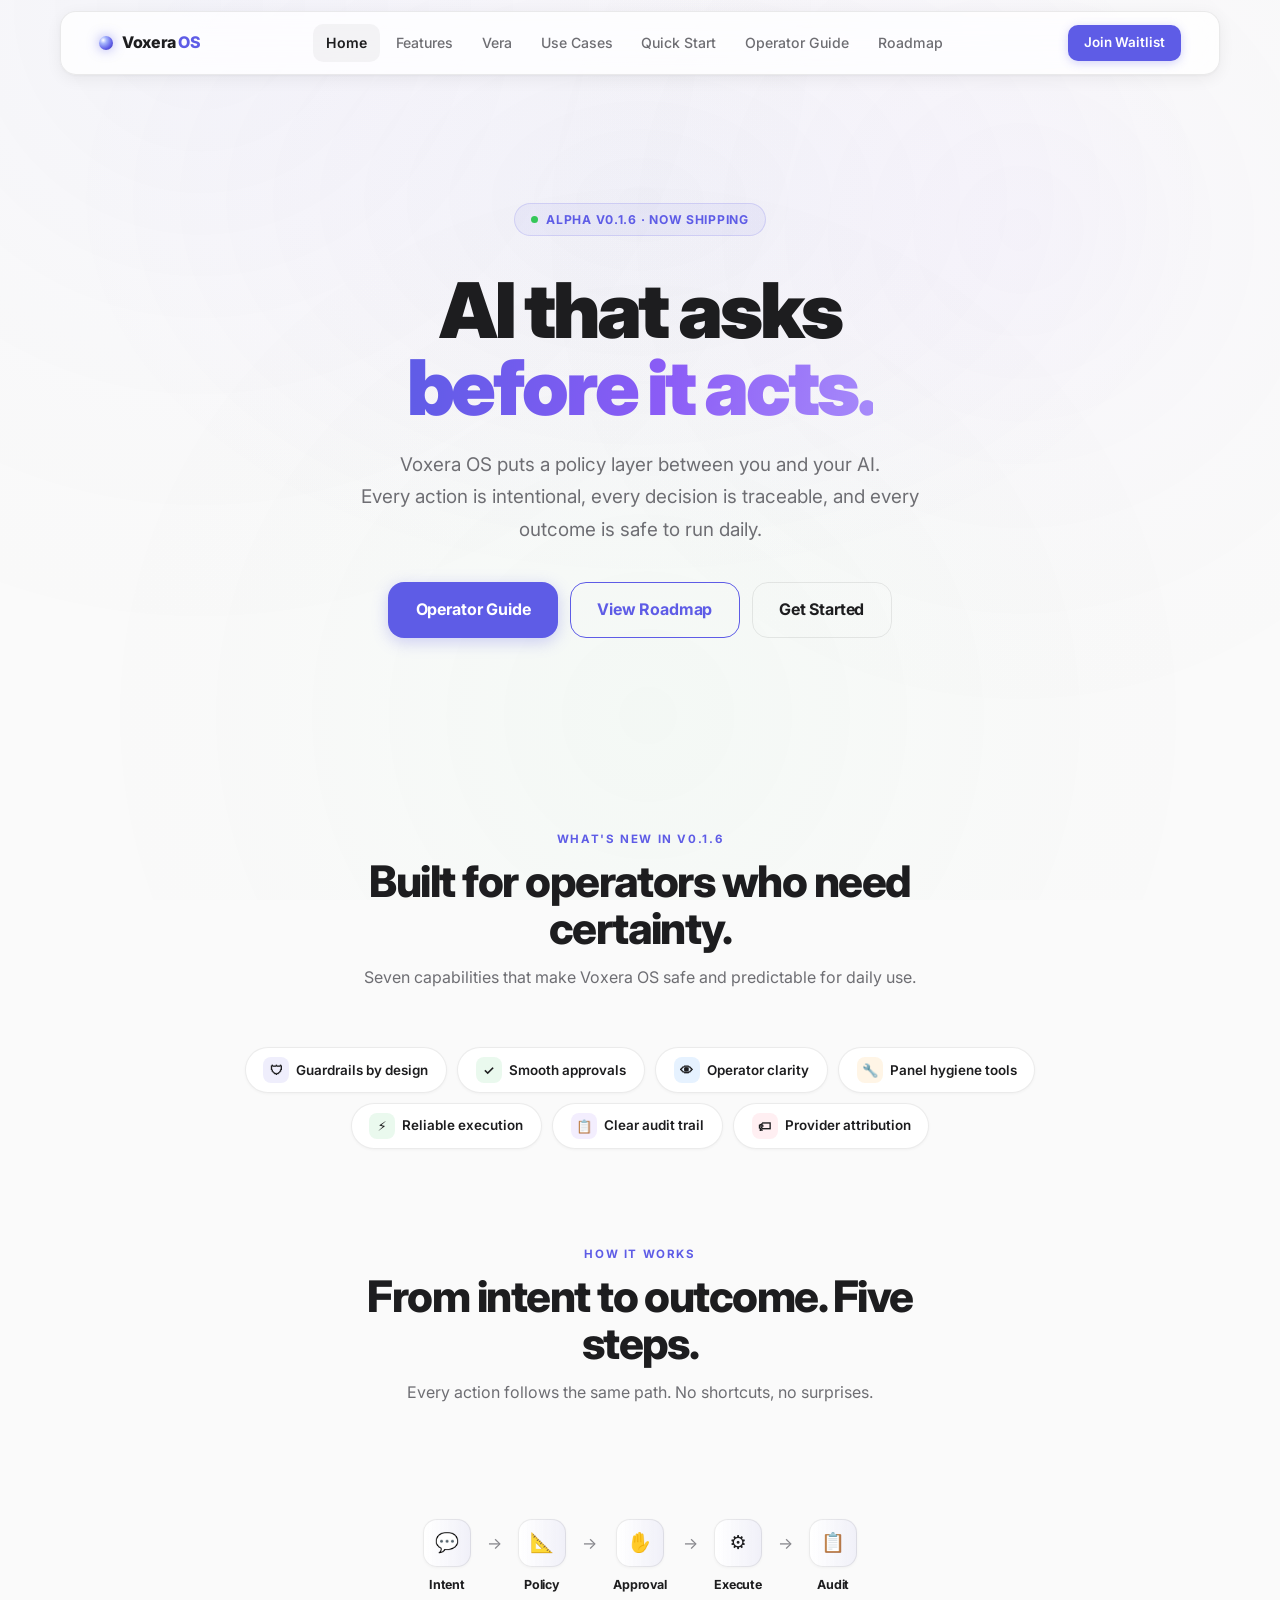
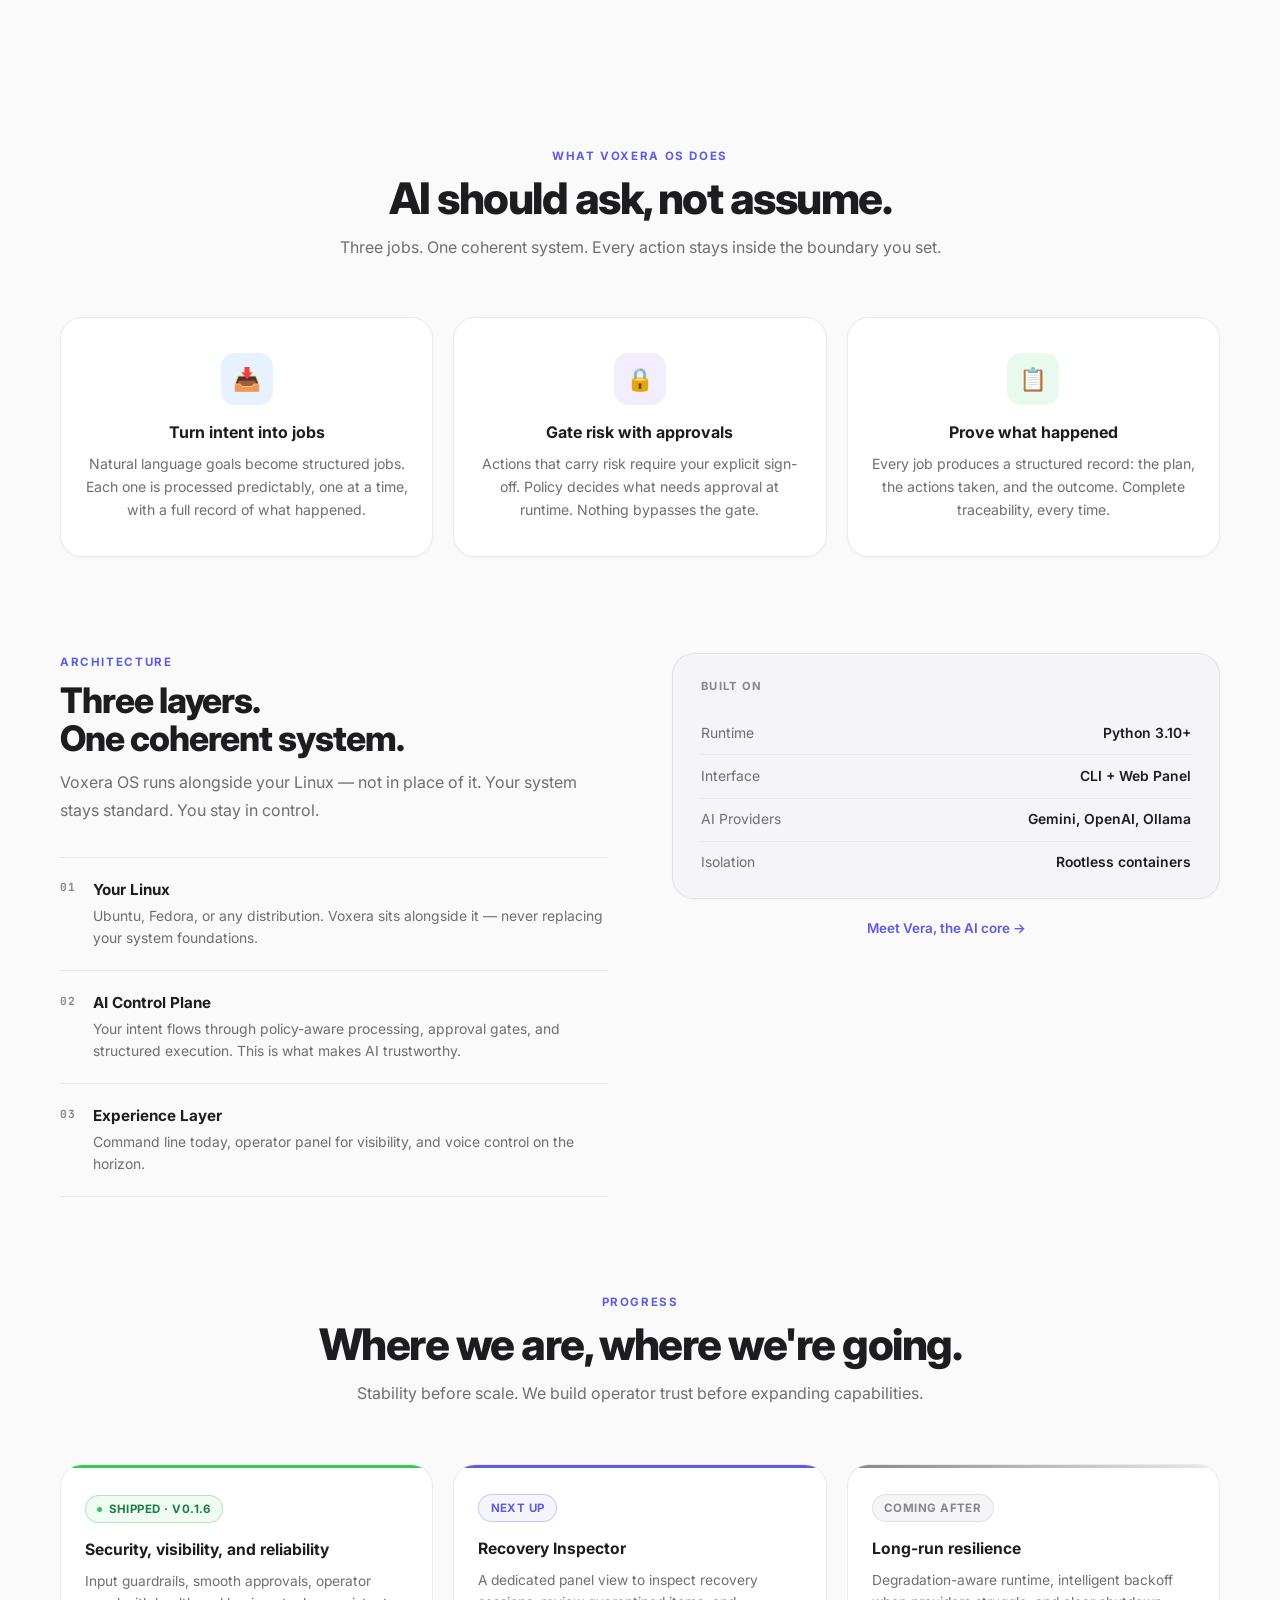
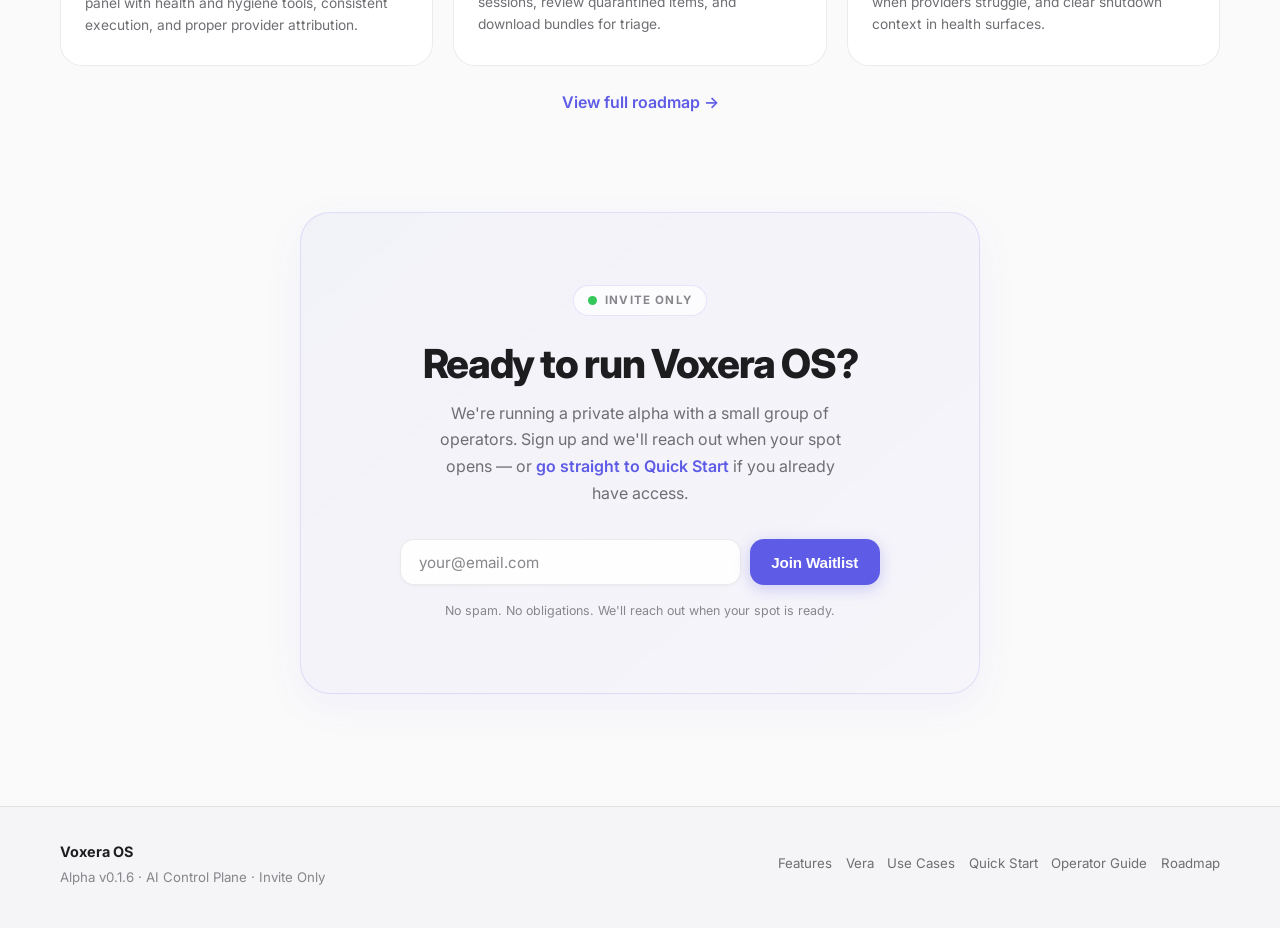
==== commit 3bb272c0: "Redesign website for v0.1.6: premium visual overhaul + marketing rewrite + roadmap update - Hero upd" ====
--- a/index.html
+++ b/index.html
@@ -3,7 +3,7 @@
 <head>
   <meta charset="UTF-8" />
   <meta name="viewport" content="width=device-width, initial-scale=1.0" />
-  <meta name="description" content="Voxera OS — the operator-grade AI control plane for Linux. Queue-driven. Approval-gated. Audited. Deterministic." />
+  <meta name="description" content="Voxera OS — the operator-grade AI control plane for Linux. Safe by design. Approval-gated. Audited. Now shipping Alpha v0.1.6." />
   <title>Voxera OS — AI Control Plane for Linux</title>
   <link rel="preconnect" href="https://fonts.googleapis.com">
   <link rel="preconnect" href="https://fonts.gstatic.com" crossorigin>
@@ -40,74 +40,94 @@
     <section class="v2-hero container">
       <div class="v2-invite-badge reveal">
         <span class="pulse-dot"></span>
-        Invite only · Alpha v0.1.5
+        Alpha v0.1.6 · Now Shipping
       </div>
       <h1 class="v2-headline reveal delay-1">
-        The operator-grade<br>
-        <span class="gradient-text">AI control plane for Linux.</span>
+        AI that asks<br>
+        <span class="gradient-text">before it acts.</span>
       </h1>
       <p class="v2-lede reveal delay-2">
-        Queue-driven. Approval-gated. Audited. Deterministic.<br class="br-lg">
-        Voxera OS puts a policy layer between you and your AI — so every action is intentional, traceable, and safe to run daily.
+        Voxera OS puts a policy layer between you and your AI.<br class="br-lg">
+        Every action is intentional, every decision is traceable, and every outcome is safe to run daily.
       </p>
       <div class="v2-cta-row reveal delay-3">
-        <a class="btn btn-primary btn-lg" href="quickstart.html">Run the 5-minute demo</a>
-        <a class="btn btn-ghost btn-lg" href="features.html">Read how it works</a>
-      </div>
-      <div class="v2-name-row reveal delay-4">
-        <span class="v2-pill">OS: Voxera OS</span>
-        <span class="v2-pill">Core AI: Vera</span>
-        <span class="v2-pill">CLI: <code>voxera</code></span>
-        <span class="v2-pill muted">Wake word (planned): "Hey Voxera"</span>
-      </div>
-    </section>
-
-    <!-- ─── Proof snippet + demo toggle ──────────────────────────────── -->
-    <section class="container v2-terminal-section reveal">
-      <div class="v2-terminal" style="max-width:640px;margin-inline:auto">
-        <div class="v2-terminal-bar">
-          <span class="dot-r"></span>
-          <span class="dot-y"></span>
-          <span class="dot-g"></span>
-          <span class="v2-terminal-title">voxera demo</span>
-        </div>
-        <pre class="v2-terminal-body"><code><span class="tc-dim">$</span> voxera demo
-<span class="tc-green">✓</span> Queue healthy  ·  Daemon running  ·  Demo job queued  ·  Awaiting approval</code></pre>
-      </div>
-      <div style="text-align:center;margin-top:1rem">
-        <details class="show-details" style="display:inline-block">
-          <summary>Show demo commands</summary>
-          <div class="show-details-body">
-            <div class="v2-terminal" style="max-width:640px;margin-inline:auto;text-align:left">
-              <div class="v2-terminal-bar">
-                <span class="dot-r"></span><span class="dot-y"></span><span class="dot-g"></span>
-                <span class="v2-terminal-title">full demo walkthrough</span>
-              </div>
-              <pre class="v2-terminal-body"><code><span class="tc-dim"># 1. Install</span>
-python3 -m venv .venv &amp;&amp; source .venv/bin/activate
-pip install -e ".[dev]" &amp;&amp; make services-install
-
-<span class="tc-dim"># 2. Run the demo (bootstraps queue + daemon)</span>
-voxera demo
-
-<span class="tc-dim"># 3. Queue a job manually</span>
-<span class="tc-dim">$</span> voxera inbox add "Write a daily check-in note"
-queued → <span class="tc-blue">notes/queue/inbox/job-1748.json</span>
-
-<span class="tc-dim"># 4. Process + approve</span>
-<span class="tc-dim">$</span> voxera daemon --once
-<span class="tc-dim">$</span> voxera queue approvals list
-<span class="tc-dim">$</span> voxera queue approvals approve &lt;job_id&gt;
-
-<span class="tc-dim"># 5. Health check</span>
-<span class="tc-dim">$</span> voxera queue status
-queue: <span class="tc-green">healthy</span>  ·  done: 1  ·  failed: 0  ·  approvals: 0</code></pre>
-            </div>
-            <p style="margin-top:.75rem;font-size:.82rem;color:var(--text-ter);text-align:center">
-              For complete run instructions, <a class="inline-link" href="docs.html">read the Operator Guide</a>.
-            </p>
-          </div>
-        </details>
+        <a class="btn btn-primary btn-lg" href="docs.html">Operator Guide</a>
+        <a class="btn btn-ghost btn-lg" href="roadmap.html">View Roadmap</a>
+        <a class="btn btn-outline btn-lg" href="quickstart.html">Get Started</a>
+      </div>
+    </section>
+
+    <!-- ─── What's new in v0.1.6 — Feature chips ─────────────────────── -->
+    <section class="container v2-section">
+      <div class="v2-section-intro reveal">
+        <p class="v2-label">What's new in v0.1.6</p>
+        <h2 class="v2-section-title">Built for operators who need certainty.</h2>
+        <p class="v2-section-sub">Seven capabilities that make Voxera OS safe and predictable for daily use.</p>
+      </div>
+      <div class="chip-grid stagger-children">
+        <div class="chip reveal">
+          <span class="chip-icon ci-shield">🛡</span>
+          Guardrails by design
+        </div>
+        <div class="chip reveal">
+          <span class="chip-icon ci-flow">✓</span>
+          Smooth approvals
+        </div>
+        <div class="chip reveal">
+          <span class="chip-icon ci-eye">👁</span>
+          Operator clarity
+        </div>
+        <div class="chip reveal">
+          <span class="chip-icon ci-wrench">🔧</span>
+          Panel hygiene tools
+        </div>
+        <div class="chip reveal">
+          <span class="chip-icon ci-check">⚡</span>
+          Reliable execution
+        </div>
+        <div class="chip reveal">
+          <span class="chip-icon ci-audit">📋</span>
+          Clear audit trail
+        </div>
+        <div class="chip reveal">
+          <span class="chip-icon ci-provider">🏷</span>
+          Provider attribution
+        </div>
+      </div>
+    </section>
+
+    <!-- ─── How it works — Workflow graphic ───────────────────────────── -->
+    <section class="container v2-section">
+      <div class="v2-section-intro reveal">
+        <p class="v2-label">How it works</p>
+        <h2 class="v2-section-title">From intent to outcome. Five steps.</h2>
+        <p class="v2-section-sub">Every action follows the same path. No shortcuts, no surprises.</p>
+      </div>
+      <div class="workflow reveal">
+        <div class="workflow-step">
+          <div class="workflow-dot shimmer">💬</div>
+          <span class="workflow-label">Intent</span>
+        </div>
+        <span class="workflow-arrow">→</span>
+        <div class="workflow-step">
+          <div class="workflow-dot shimmer">📐</div>
+          <span class="workflow-label">Policy</span>
+        </div>
+        <span class="workflow-arrow">→</span>
+        <div class="workflow-step">
+          <div class="workflow-dot shimmer">✋</div>
+          <span class="workflow-label">Approval</span>
+        </div>
+        <span class="workflow-arrow">→</span>
+        <div class="workflow-step">
+          <div class="workflow-dot shimmer">⚙️</div>
+          <span class="workflow-label">Execute</span>
+        </div>
+        <span class="workflow-arrow">→</span>
+        <div class="workflow-step">
+          <div class="workflow-dot shimmer">📋</div>
+          <span class="workflow-label">Audit</span>
+        </div>
       </div>
     </section>
 
@@ -122,48 +142,17 @@
         <article class="does-card reveal">
           <div class="does-icon blue">📥</div>
           <h3>Turn intent into jobs</h3>
-          <p>Natural language goals become structured queue jobs. The daemon processes them deterministically — one at a time, with a full audit trail.</p>
+          <p>Natural language goals become structured jobs. Each one is processed predictably, one at a time, with a full record of what happened.</p>
         </article>
         <article class="does-card reveal">
           <div class="does-icon purple">🔒</div>
           <h3>Gate risk with approvals</h3>
-          <p>Risky actions require explicit operator sign-off. Policy decides allow, ask, or deny at runtime. No job bypasses the gate.</p>
+          <p>Actions that carry risk require your explicit sign-off. Policy decides what needs approval at runtime. Nothing bypasses the gate.</p>
         </article>
         <article class="does-card reveal">
           <div class="does-icon green">📋</div>
           <h3>Prove what happened</h3>
-          <p>Every job emits a structured bundle: mission plan, action timeline, stdout, stderr, and schema-versioned failure sidecars.</p>
-        </article>
-      </div>
-    </section>
-
-    <!-- ─── Why operators trust it — 5 trust cards ───────────────────── -->
-    <section class="container v2-section">
-      <div class="v2-section-intro reveal">
-        <p class="v2-label">Why operators trust it</p>
-        <h2 class="v2-section-title">Reliability isn't a feature. It's the foundation.</h2>
-        <p class="v2-section-sub">Five shipped behaviors that make Voxera OS safe to run as a daily driver, not just a demo.</p>
-      </div>
-      <div class="trust-grid stagger-children">
-        <article class="trust-card reveal">
-          <h3>Deterministic queue lifecycle</h3>
-          <p>Cancel, retry, prune, and reconcile — every bucket is inspectable and cleanable. No silent state transitions, ever.</p>
-        </article>
-        <article class="trust-card reveal">
-          <h3>Single-writer daemon lock + safe restart</h3>
-          <p>One writer at a time. Graceful SIGTERM handling ensures the daemon shuts down cleanly, never corrupting queue state on restart.</p>
-        </article>
-        <article class="trust-card reveal">
-          <h3>Startup recovery + quarantine</h3>
-          <p>Ambiguous jobs on startup go to quarantine — not silently re-run. No double-execution, no mystery failures on daemon restart.</p>
-        </article>
-        <article class="trust-card reveal">
-          <h3>Brain fallback classification</h3>
-          <p>When AI falls back, you see exactly why: TIMEOUT, AUTH, RATE_LIMIT, MALFORMED, NETWORK, or UNKNOWN — never a silent failure.</p>
-        </article>
-        <article class="trust-card reveal">
-          <h3>Non-destructive setup wizard</h3>
-          <p>Keep, skip, or replace — per-provider. The setup wizard never overwrites existing configuration without asking first.</p>
+          <p>Every job produces a structured record: the plan, the actions taken, and the outcome. Complete traceability, every time.</p>
         </article>
       </div>
     </section>
@@ -173,27 +162,27 @@
       <div class="reveal">
         <p class="v2-label">Architecture</p>
         <h2 class="v2-section-title-sm">Three layers.<br>One coherent system.</h2>
-        <p class="v2-section-sub">Voxera OS runs alongside your Linux — not in place of it. The substrate stays standard. You stay in control.</p>
+        <p class="v2-section-sub">Voxera OS runs alongside your Linux — not in place of it. Your system stays standard. You stay in control.</p>
         <div class="v2-layers">
           <div class="v2-layer">
             <span class="v2-layer-num">01</span>
             <div>
-              <strong>Substrate OS</strong>
-              <p>Your Linux stays standard. Ubuntu, Fedora, or any distribution. Voxera sits alongside it — never replacing drivers, filesystem, or networking.</p>
+              <strong>Your Linux</strong>
+              <p>Ubuntu, Fedora, or any distribution. Voxera sits alongside it — never replacing your system foundations.</p>
             </div>
           </div>
           <div class="v2-layer">
             <span class="v2-layer-num">02</span>
             <div>
               <strong>AI Control Plane</strong>
-              <p>Vera routes your intent through policy-aware queues, cloud planning, and approval gates. This is Voxera OS — the layer that makes AI trustworthy.</p>
+              <p>Your intent flows through policy-aware processing, approval gates, and structured execution. This is what makes AI trustworthy.</p>
             </div>
           </div>
           <div class="v2-layer">
             <span class="v2-layer-num">03</span>
             <div>
               <strong>Experience Layer</strong>
-              <p>CLI today, voice tomorrow. Operators start with <code>voxera</code> CLI and the web panel — and grow into "Hey Voxera" when voice ships.</p>
+              <p>Command line today, operator panel for visibility, and voice control on the horizon.</p>
             </div>
           </div>
         </div>
@@ -201,53 +190,42 @@
       <div class="reveal delay-2">
         <div class="v2-stack">
           <p class="v2-stack-title">Built on</p>
-          <div class="v2-stack-row"><span>Language</span><strong>Python ≥ 3.10</strong></div>
-          <div class="v2-stack-row"><span>CLI + UI</span><strong>Typer + Rich</strong></div>
-          <div class="v2-stack-row"><span>Web panel</span><strong>FastAPI + Uvicorn</strong></div>
-          <div class="v2-stack-row"><span>AI backends</span><strong>Gemini, OpenAI-compat, Ollama</strong></div>
-          <div class="v2-stack-row"><span>Sandbox</span><strong>Podman rootless</strong></div>
-          <div class="v2-stack-row"><span>Services</span><strong>systemd user units</strong></div>
+          <div class="v2-stack-row"><span>Runtime</span><strong>Python 3.10+</strong></div>
+          <div class="v2-stack-row"><span>Interface</span><strong>CLI + Web Panel</strong></div>
+          <div class="v2-stack-row"><span>AI Providers</span><strong>Gemini, OpenAI, Ollama</strong></div>
+          <div class="v2-stack-row"><span>Isolation</span><strong>Rootless containers</strong></div>
         </div>
         <p style="margin-top:1.2rem;font-size:.84rem;color:var(--text-ter);text-align:center">
-          <a class="inline-link" href="vera.html">Meet Vera →</a>
+          <a class="inline-link" href="vera.html">Meet Vera, the AI core →</a>
         </p>
       </div>
     </section>
 
-    <!-- ─── Where this is going ───────────────────────────────────────── -->
-    <section class="container v2-section">
-      <div class="v2-section-intro reveal">
-        <p class="v2-label">Roadmap</p>
-        <h2 class="v2-section-title">Where this is going</h2>
+    <!-- ─── Progress — Shipped / Next / Coming ─────────────────────────── -->
+    <section class="container v2-section">
+      <div class="v2-section-intro reveal">
+        <p class="v2-label">Progress</p>
+        <h2 class="v2-section-title">Where we are, where we're going.</h2>
         <p class="v2-section-sub">Stability before scale. We build operator trust before expanding capabilities.</p>
       </div>
-      <div class="where-grid stagger-children">
-        <article class="wt-card reveal">
-          <span class="wt-badge now">Now · Solid</span>
-          <h3>Operator-grade baseline</h3>
-          <ul>
-            <li>Queue railguard: lifecycle, prune, reconcile</li>
-            <li>Daemon reliability: single-writer lock, graceful shutdown</li>
-            <li>HITL approval gating + structured audit bundles</li>
-          </ul>
-        </article>
-        <article class="wt-card reveal">
-          <span class="wt-badge next">Next · v0.1.6</span>
-          <h3>Security + visibility hardening</h3>
-          <ul>
-            <li>Panel auth rate limiting + hardened endpoints</li>
-            <li>Ops health dashboard in panel</li>
-            <li>Health degradation signals + backoff</li>
-          </ul>
-        </article>
-        <article class="wt-card reveal">
-          <span class="wt-badge later">Later · v0.3</span>
-          <h3>Voice stack</h3>
-          <ul>
-            <li>STT/TTS integration</li>
-            <li>Wake word detection: "Hey Voxera"</li>
-            <li>Voice-first command loop</li>
-          </ul>
+      <div class="progress-track stagger-children">
+        <article class="progress-card shipped reveal">
+          <span class="progress-badge shipped-badge">
+            <span class="pulse-dot" style="width:5px;height:5px"></span>
+            Shipped · v0.1.6
+          </span>
+          <h3>Security, visibility, and reliability</h3>
+          <p>Input guardrails, smooth approvals, operator panel with health and hygiene tools, consistent execution, and proper provider attribution.</p>
+        </article>
+        <article class="progress-card next-up reveal">
+          <span class="progress-badge next-badge">Next up</span>
+          <h3>Recovery Inspector</h3>
+          <p>A dedicated panel view to inspect recovery sessions, review quarantined items, and download bundles for triage.</p>
+        </article>
+        <article class="progress-card coming reveal">
+          <span class="progress-badge coming-badge">Coming after</span>
+          <h3>Long-run resilience</h3>
+          <p>Degradation-aware runtime, intelligent backoff when providers struggle, and clear shutdown context in health surfaces.</p>
         </article>
       </div>
       <p style="text-align:center;margin-top:1.5rem">
@@ -284,7 +262,7 @@
     <div class="container">
       <div>
         <strong>Voxera OS</strong>
-        <p>Alpha · AI Control Plane · Invite Only</p>
+        <p>Alpha v0.1.6 · AI Control Plane · Invite Only</p>
       </div>
       <div class="footer-links">
         <a href="features.html">Features</a>
--- a/assets/css/main.css
+++ b/assets/css/main.css
@@ -1,33 +1,33 @@
 /* ═══════════════════════════════════════════════════════════════════════
-   Voxera OS · Apple-inspired light theme
+   Voxera OS · Premium Apple-inspired light theme · v0.1.6
 ═══════════════════════════════════════════════════════════════════════ */
 
 /* ─── Design tokens ─────────────────────────────────────────────────── */
 :root {
-  --bg:        #ffffff;
+  --bg:        #fafafa;
   --bg-alt:    #f5f5f7;
   --bg-card:   #ffffff;
-  --bg-dark:   #1c1c1e;       /* Apple dark gray – used for terminal/code */
+  --bg-dark:   #1c1c1e;
   --bg-dark-2: #2c2c2e;
 
-  --text:      #1d1d1f;       /* Apple near-black */
-  --text-sec:  #6e6e73;       /* Apple secondary */
-  --text-ter:  #86868b;       /* Apple tertiary */
-  --text-inv:  #f5f5f7;       /* text on dark surfaces */
-
-  --line:      rgba(0,0,0,0.09);
-  --line-soft: rgba(0,0,0,0.055);
-  --line-dark: rgba(255,255,255,0.10);  /* borders on dark surfaces */
-
-  --accent:    #5e5ce6;       /* Voxera indigo */
-  --accent-h:  #4845d4;       /* hover */
-  --accent-2:  #34c759;       /* success / active green */
-  --accent-3:  #007aff;       /* Apple blue – links */
-
-  --shadow-xs: 0 1px 4px rgba(0,0,0,0.06);
-  --shadow:    0 4px 18px rgba(0,0,0,0.07), 0 1px 4px rgba(0,0,0,0.05);
-  --shadow-md: 0 8px 28px rgba(0,0,0,0.09), 0 2px 8px rgba(0,0,0,0.06);
-  --shadow-lg: 0 20px 54px rgba(0,0,0,0.12), 0 4px 14px rgba(0,0,0,0.06);
+  --text:      #1d1d1f;
+  --text-sec:  #6e6e73;
+  --text-ter:  #86868b;
+  --text-inv:  #f5f5f7;
+
+  --line:      rgba(0,0,0,0.08);
+  --line-soft: rgba(0,0,0,0.05);
+  --line-dark: rgba(255,255,255,0.10);
+
+  --accent:    #5e5ce6;
+  --accent-h:  #4845d4;
+  --accent-2:  #34c759;
+  --accent-3:  #007aff;
+
+  --shadow-xs: 0 1px 3px rgba(0,0,0,0.04);
+  --shadow:    0 4px 16px rgba(0,0,0,0.06), 0 1px 3px rgba(0,0,0,0.04);
+  --shadow-md: 0 8px 28px rgba(0,0,0,0.08), 0 2px 6px rgba(0,0,0,0.04);
+  --shadow-lg: 0 20px 50px rgba(0,0,0,0.10), 0 4px 12px rgba(0,0,0,0.05);
 
   --radius:    16px;
   --radius-lg: 22px;
@@ -35,6 +35,15 @@
 
   --ease:      cubic-bezier(.25,.46,.45,.94);
   --ease-out:  cubic-bezier(0,0,.2,1);
+
+  /* Spacing scale */
+  --sp-xs:  0.5rem;
+  --sp-sm:  1rem;
+  --sp-md:  1.5rem;
+  --sp-lg:  2.5rem;
+  --sp-xl:  4rem;
+  --sp-2xl: 6rem;
+  --sp-3xl: 8rem;
 }
 
 /* ─── Reset & base ───────────────────────────────────────────────────── */
@@ -44,7 +53,7 @@
   font-family: -apple-system, BlinkMacSystemFont, "Inter", system-ui, sans-serif;
   background: var(--bg);
   color: var(--text);
-  line-height: 1.56;
+  line-height: 1.6;
   min-height: 100vh;
   -webkit-font-smoothing: antialiased;
   -moz-osx-font-smoothing: grayscale;
@@ -55,17 +64,17 @@
 img { display: block; max-width: 100%; }
 a { color: inherit; }
 
-/* Subtle hero-area glow at top of every page */
+/* Subtle gradient mesh at page top */
 body::before {
   content: '';
   position: fixed;
-  top: -180px; left: 50%;
+  top: -200px; left: 50%;
   transform: translateX(-50%);
-  width: 1000px; height: 700px;
+  width: 1200px; height: 800px;
   background: radial-gradient(ellipse at center,
-    rgba(94,92,230,.06) 0%,
-    rgba(94,92,230,.02) 45%,
-    transparent 72%);
+    rgba(94,92,230,.05) 0%,
+    rgba(139,92,246,.025) 35%,
+    transparent 68%);
   pointer-events: none;
   z-index: -1;
 }
@@ -81,10 +90,10 @@
 
 /* ─── Glass ─────────────────────────────────────────────────────────── */
 .glass {
-  background: rgba(255,255,255,.82);
+  background: rgba(255,255,255,.78);
   border: 1px solid var(--line);
-  backdrop-filter: blur(22px) saturate(180%);
-  -webkit-backdrop-filter: blur(22px) saturate(180%);
+  backdrop-filter: blur(24px) saturate(180%);
+  -webkit-backdrop-filter: blur(24px) saturate(180%);
   box-shadow: var(--shadow);
 }
 
@@ -125,8 +134,8 @@
   font-weight: 500; font-size: .88rem;
   transition: color .2s var(--ease), background .2s var(--ease);
 }
-.site-nav a:hover { color: var(--text); background: rgba(0,0,0,.05); }
-.site-nav a.active { color: var(--text); font-weight: 600; background: rgba(0,0,0,.05); }
+.site-nav a:hover { color: var(--text); background: rgba(0,0,0,.04); }
+.site-nav a.active { color: var(--text); font-weight: 600; background: rgba(0,0,0,.04); }
 
 .btn-nav-cta {
   display: inline-flex; align-items: center;
@@ -162,9 +171,20 @@
   transition: transform .18s var(--ease), box-shadow .22s var(--ease),
               background .2s var(--ease), border-color .2s var(--ease);
   cursor: pointer; letter-spacing: -.01em; white-space: nowrap;
+  position: relative; overflow: hidden;
 }
 .btn:hover  { transform: translateY(-1.5px); }
 .btn:active { transform: translateY(0px); }
+.btn:focus-visible { outline: 2px solid var(--accent); outline-offset: 2px; }
+
+/* Micro sheen effect */
+.btn::after {
+  content: '';
+  position: absolute; top: 0; left: -100%; width: 60%; height: 100%;
+  background: linear-gradient(90deg, transparent, rgba(255,255,255,.18), transparent);
+  transition: left .5s var(--ease);
+}
+.btn:hover::after { left: 120%; }
 
 .btn-lg { padding: .9rem 1.65rem; font-size: 1rem; border-radius: 16px; }
 
@@ -208,7 +228,7 @@
   font-size: .72rem; font-weight: 700; letter-spacing: .14em;
   text-transform: uppercase; color: var(--accent); margin-bottom: .55rem;
 }
-.lede { color: var(--text-sec); font-size: 1.05rem; max-width: 68ch; line-height: 1.65; }
+.lede { color: var(--text-sec); font-size: 1.05rem; max-width: 68ch; line-height: 1.68; }
 
 .gradient-text {
   background: linear-gradient(100deg, var(--accent) 0%, #8b5cf6 55%, #a78bfa 100%);
@@ -220,7 +240,7 @@
 ═══════════════════════════════════════════════════════════════════════ */
 .reveal {
   opacity: 0;
-  transform: translateY(28px);
+  transform: translateY(24px);
   transition: opacity .7s var(--ease-out), transform .7s var(--ease-out);
 }
 .reveal.delay-1  { transition-delay: .10s; }
@@ -236,6 +256,7 @@
 .stagger-children > *:nth-child(4) { transition-delay: .26s; }
 .stagger-children > *:nth-child(5) { transition-delay: .33s; }
 .stagger-children > *:nth-child(6) { transition-delay: .40s; }
+.stagger-children > *:nth-child(7) { transition-delay: .47s; }
 
 /* ═══════════════════════════════════════════════════════════════════════
    Pulse dot (invite badge)
@@ -254,18 +275,18 @@
 }
 
 /* ═══════════════════════════════════════════════════════════════════════
-   HOME v2 — Hero
+   HOME — Hero
 ═══════════════════════════════════════════════════════════════════════ */
 .v2-hero {
   text-align: center;
-  padding: 6rem 1rem 3rem;
+  padding: var(--sp-3xl) 1rem var(--sp-xl);
   display: flex; flex-direction: column; align-items: center;
 }
 
 .v2-invite-badge {
   display: inline-flex; align-items: center; gap: .5rem;
-  background: rgba(94,92,230,.07);
-  border: 1px solid rgba(94,92,230,.22);
+  background: rgba(94,92,230,.06);
+  border: 1px solid rgba(94,92,230,.18);
   border-radius: 999px; padding: .38rem 1rem;
   font-size: .76rem; font-weight: 700; letter-spacing: .06em;
   color: var(--accent); text-transform: uppercase;
@@ -279,9 +300,9 @@
 }
 
 .v2-lede {
-  font-size: clamp(1rem, 1.55vw, 1.2rem);
-  color: var(--text-sec); max-width: 54ch;
-  line-height: 1.68; margin-bottom: 2.2rem;
+  font-size: clamp(1rem, 1.55vw, 1.18rem);
+  color: var(--text-sec); max-width: 52ch;
+  line-height: 1.72; margin-bottom: 2.2rem;
 }
 .br-lg { display: inline; }
 
@@ -289,17 +310,6 @@
   display: flex; gap: .75rem; flex-wrap: wrap; justify-content: center;
   margin-bottom: 2rem;
 }
-
-.v2-name-row {
-  display: flex; gap: .45rem; flex-wrap: wrap; justify-content: center;
-}
-.v2-pill {
-  border: 1px solid var(--line); background: var(--bg-alt);
-  padding: .32rem .75rem; border-radius: 999px;
-  font-size: .78rem; color: var(--text-sec);
-}
-.v2-pill.muted { color: var(--text-ter); }
-.v2-pill code { color: var(--accent); font-size: .78rem; }
 
 /* ─── Terminal preview ───────────────────────────────────────────────── */
 .v2-terminal-section { padding: 2.5rem 0 0; }
@@ -333,7 +343,7 @@
 .tc-blue  { color: #64aaec; }
 
 /* ─── Section shared ─────────────────────────────────────────────────── */
-.v2-section { padding: 6rem 0 0; }
+.v2-section { padding: var(--sp-2xl) 0 0; }
 
 .v2-section-intro {
   text-align: center; max-width: 660px; margin: 0 auto 3.5rem;
@@ -344,7 +354,7 @@
 }
 .v2-section-title {
   font-size: clamp(1.9rem, 3.4vw, 2.9rem);
-  font-weight: 800; letter-spacing: -.035em; line-height: 1.05;
+  font-weight: 800; letter-spacing: -.035em; line-height: 1.08;
   margin-bottom: .75rem;
 }
 .v2-section-title-sm {
@@ -353,54 +363,171 @@
   margin-bottom: .75rem;
 }
 .v2-section-sub {
-  color: var(--text-sec); font-size: 1rem; line-height: 1.68;
-}
-
-/* ─── Six pillars ───────────────────────────────────────────────────── */
-.v2-pillars {
-  display: grid;
-  grid-template-columns: repeat(3, minmax(0,1fr));
+  color: var(--text-sec); font-size: 1rem; line-height: 1.72;
+}
+
+/* ═══════════════════════════════════════════════════════════════════════
+   Feature chips (benefit pills)
+═══════════════════════════════════════════════════════════════════════ */
+.chip-grid {
+  display: flex; flex-wrap: wrap; gap: .65rem;
+  justify-content: center;
+  max-width: 820px; margin: 0 auto;
+}
+.chip {
+  display: inline-flex; align-items: center; gap: .45rem;
+  background: var(--bg-card);
   border: 1px solid var(--line);
-  border-radius: var(--radius-xl);
-  overflow: hidden;
-}
-.v2-pillar {
+  border-radius: 999px;
+  padding: .55rem 1.1rem;
+  font-size: .84rem; font-weight: 600;
+  color: var(--text);
+  box-shadow: var(--shadow-xs);
+  transition: box-shadow .25s var(--ease), transform .2s var(--ease), border-color .25s var(--ease);
+}
+.chip:hover {
+  box-shadow: var(--shadow);
+  transform: translateY(-1px);
+  border-color: rgba(94,92,230,.2);
+}
+.chip-icon {
+  width: 26px; height: 26px; border-radius: 8px;
+  display: flex; align-items: center; justify-content: center;
+  font-size: .82rem; flex-shrink: 0;
+}
+.chip-icon.ci-shield   { background: rgba(94,92,230,.1); }
+.chip-icon.ci-flow     { background: rgba(52,199,89,.1); }
+.chip-icon.ci-eye      { background: rgba(10,132,255,.1); }
+.chip-icon.ci-wrench   { background: rgba(255,159,10,.1); }
+.chip-icon.ci-check    { background: rgba(52,199,89,.1); }
+.chip-icon.ci-audit    { background: rgba(139,92,246,.1); }
+.chip-icon.ci-provider { background: rgba(255,55,95,.08); }
+
+/* ═══════════════════════════════════════════════════════════════════════
+   Workflow graphic (Intent → Policy → ... → Audit)
+═══════════════════════════════════════════════════════════════════════ */
+.workflow {
+  display: flex; align-items: center; justify-content: center;
+  gap: 0; flex-wrap: wrap;
+  max-width: 840px; margin: 0 auto;
+  padding: var(--sp-lg) 1rem;
+}
+.workflow-step {
+  display: flex; flex-direction: column; align-items: center; gap: .5rem;
+  padding: 1rem 1.4rem;
+  position: relative;
+}
+.workflow-dot {
+  width: 48px; height: 48px; border-radius: 14px;
+  display: flex; align-items: center; justify-content: center;
+  font-size: 1.2rem;
+  border: 1.5px solid var(--line);
   background: var(--bg-card);
-  padding: 2rem 1.75rem;
-  border-right: 1px solid var(--line);
-  border-bottom: 1px solid var(--line);
-  transition: background .22s var(--ease), box-shadow .22s var(--ease);
-}
-.v2-pillar:nth-child(3n) { border-right: none; }
-.v2-pillar:nth-last-child(-n+3) { border-bottom: none; }
-.v2-pillar:hover { background: var(--bg-alt); }
-
-.v2-pillar h3 {
-  font-size: .98rem; font-weight: 700; letter-spacing: -.012em;
-  margin: .9rem 0 .45rem; color: var(--text);
-}
-.v2-pillar p { margin: 0; color: var(--text-sec); font-size: .88rem; line-height: 1.62; }
-
-.v2-pillar-icon {
-  width: 38px; height: 38px; border-radius: 10px;
-  display: flex; align-items: center; justify-content: center;
-  font-size: 1.1rem;
-}
-.icon-lock  { background: rgba(94,92,230,.1);  }
-.icon-log   { background: rgba(52,199,89,.1);  }
-.icon-box   { background: rgba(255,159,10,.1); }
-.icon-brain { background: rgba(255,55,95,.09); }
-.icon-queue { background: rgba(10,132,255,.1); }
-.icon-ops   { background: rgba(100,210,255,.1);}
-
-.icon-lock::after  { content: "🔒"; }
-.icon-log::after   { content: "📋"; }
-.icon-box::after   { content: "📦"; }
-.icon-brain::after { content: "🧠"; }
-.icon-queue::after { content: "⚙️"; }
-.icon-ops::after   { content: "🛡️"; }
-
-/* ─── Architecture split ────────────────────────────────────────────── */
+  box-shadow: var(--shadow-xs);
+  transition: box-shadow .3s var(--ease), transform .3s var(--ease), border-color .3s var(--ease);
+}
+.workflow-step:hover .workflow-dot {
+  box-shadow: var(--shadow-md);
+  transform: translateY(-2px);
+  border-color: rgba(94,92,230,.3);
+}
+.workflow-label {
+  font-size: .78rem; font-weight: 700; color: var(--text);
+  letter-spacing: -.01em;
+}
+.workflow-arrow {
+  font-size: 1rem; color: var(--text-ter);
+  margin: 0 -.4rem;
+  align-self: center;
+  padding-bottom: 1.6rem;
+}
+
+/* Gradient shimmer on workflow dots */
+@keyframes shimmer {
+  0% { background-position: -200% 0; }
+  100% { background-position: 200% 0; }
+}
+.workflow-dot.shimmer {
+  background: linear-gradient(90deg, var(--bg-card) 0%, rgba(94,92,230,.06) 50%, var(--bg-card) 100%);
+  background-size: 200% 100%;
+  animation: shimmer 4s linear infinite;
+}
+
+/* ═══════════════════════════════════════════════════════════════════════
+   Progress / Roadmap preview (home page)
+═══════════════════════════════════════════════════════════════════════ */
+.progress-track {
+  display: grid; grid-template-columns: repeat(3, minmax(0,1fr)); gap: 1.25rem;
+}
+.progress-card {
+  background: var(--bg-card);
+  border: 1px solid var(--line);
+  border-radius: var(--radius-lg);
+  padding: 1.8rem 1.5rem;
+  transition: box-shadow .28s var(--ease), transform .25s var(--ease);
+  position: relative; overflow: hidden;
+}
+.progress-card:hover { box-shadow: var(--shadow-md); transform: translateY(-2px); }
+
+.progress-card::before {
+  content: ''; position: absolute; top: 0; left: 0; right: 0; height: 3px;
+}
+.progress-card.shipped::before { background: var(--accent-2); }
+.progress-card.next-up::before { background: var(--accent); }
+.progress-card.coming::before { background: linear-gradient(90deg, var(--text-ter), var(--line)); }
+
+.progress-badge {
+  display: inline-flex; align-items: center; gap: .4rem;
+  border-radius: 999px; padding: .25rem .7rem;
+  font-size: .72rem; font-weight: 700; letter-spacing: .04em;
+  text-transform: uppercase; margin-bottom: .85rem;
+  border: 1px solid;
+}
+.progress-badge.shipped-badge {
+  border-color: rgba(52,199,89,.35);
+  background: rgba(52,199,89,.07);
+  color: #1a7f45;
+}
+.progress-badge.next-badge {
+  border-color: rgba(94,92,230,.3);
+  background: rgba(94,92,230,.06);
+  color: var(--accent);
+}
+.progress-badge.coming-badge {
+  border-color: var(--line);
+  background: var(--bg-alt);
+  color: var(--text-ter);
+}
+
+.progress-card h3 { font-size: .98rem; font-weight: 700; margin-bottom: .5rem; }
+.progress-card p { color: var(--text-sec); font-size: .86rem; line-height: 1.6; margin: 0; }
+
+/* ═══════════════════════════════════════════════════════════════════════
+   "What it does" — 3 cards (home)
+═══════════════════════════════════════════════════════════════════════ */
+.does-grid {
+  display: grid; grid-template-columns: repeat(3, minmax(0,1fr)); gap: 1.25rem;
+}
+.does-card {
+  text-align: center; padding: 2.2rem 1.5rem;
+  background: var(--bg-card); border: 1px solid var(--line);
+  border-radius: var(--radius-lg); box-shadow: var(--shadow-xs);
+  transition: box-shadow .28s var(--ease), transform .25s var(--ease);
+}
+.does-card:hover { box-shadow: var(--shadow-md); transform: translateY(-2px); }
+.does-icon {
+  width: 52px; height: 52px; border-radius: 14px; margin: 0 auto .9rem;
+  display: flex; align-items: center; justify-content: center; font-size: 1.4rem;
+}
+.does-icon.blue   { background: rgba(10,132,255,.1); }
+.does-icon.green  { background: rgba(52,199,89,.1); }
+.does-icon.purple { background: rgba(139,92,246,.1); }
+.does-card h3 { font-size: 1rem; font-weight: 700; margin-bottom: .4rem; }
+.does-card p  { color: var(--text-sec); font-size: .88rem; line-height: 1.65; margin: 0; }
+
+/* ═══════════════════════════════════════════════════════════════════════
+   Architecture split (home)
+═══════════════════════════════════════════════════════════════════════ */
 .v2-arch {
   display: grid; grid-template-columns: 1fr 1fr;
   gap: 4rem; align-items: start;
@@ -439,21 +566,23 @@
 .v2-stack-row span { color: var(--text-sec); }
 .v2-stack-row strong { color: var(--text); font-weight: 600; }
 
-/* ─── Waitlist ──────────────────────────────────────────────────────── */
+/* ═══════════════════════════════════════════════════════════════════════
+   Waitlist
+═══════════════════════════════════════════════════════════════════════ */
 .v2-waitlist {
-  background: linear-gradient(140deg, rgba(94,92,230,.055) 0%, rgba(139,92,246,.035) 100%);
-  border: 1px solid rgba(94,92,230,.18);
+  background: linear-gradient(140deg, rgba(94,92,230,.05) 0%, rgba(139,92,246,.03) 100%);
+  border: 1px solid rgba(94,92,230,.15);
   border-radius: var(--radius-xl);
   padding: 4.5rem 3rem;
   text-align: center;
   max-width: 680px; margin: 0 auto;
   display: flex; flex-direction: column; align-items: center;
-  box-shadow: 0 12px 40px rgba(94,92,230,.08);
+  box-shadow: 0 12px 40px rgba(94,92,230,.06);
 }
 .v2-waitlist-badge {
   display: inline-flex; align-items: center; gap: .5rem;
   background: rgba(255,255,255,.7);
-  border: 1px solid rgba(94,92,230,.16);
+  border: 1px solid rgba(94,92,230,.14);
   border-radius: 999px; padding: .36rem .9rem;
   font-size: .72rem; font-weight: 700; letter-spacing: .1em;
   color: var(--text-ter); text-transform: uppercase; margin-bottom: 1.6rem;
@@ -516,7 +645,6 @@
 .grid { display: grid; gap: 1rem; }
 .grid.two   { grid-template-columns: repeat(2, minmax(0,1fr)); }
 .grid.three { grid-template-columns: repeat(3, minmax(0,1fr)); }
-.stats-grid { grid-template-columns: repeat(4, minmax(0,1fr)); }
 
 .card {
   border-radius: var(--radius); padding: 1.5rem;
@@ -529,7 +657,7 @@
 .card:hover { box-shadow: var(--shadow-md); transform: translateY(-2px); }
 .card h2 { font-size: 1.05rem; font-weight: 700; letter-spacing: -.015em; margin-bottom: .4rem; }
 .card h3 { font-size: .95rem; font-weight: 700; letter-spacing: -.01em; margin-bottom: .4rem; }
-.card p  { color: var(--text-sec); font-size: .9rem; line-height: 1.6; margin: 0; }
+.card p  { color: var(--text-sec); font-size: .9rem; line-height: 1.62; margin: 0; }
 
 .glow-card::before {
   content: ''; position: absolute;
@@ -541,15 +669,8 @@
 .glow-card:hover::before { opacity: 1; }
 
 .feature-list { margin: .5rem 0 0; padding-left: 1.1rem; color: var(--text-sec); }
-.feature-list li  { margin: .55rem 0; line-height: 1.55; font-size: .9rem; }
+.feature-list li  { margin: .55rem 0; line-height: 1.58; font-size: .9rem; }
 .feature-list.compact li { margin: .42rem 0; }
-.feature-list code { color: var(--accent); font-size: .85em; }
-
-.highlight-card ol { margin: .4rem 0 .7rem; padding-left: 1.15rem; color: var(--text-sec); }
-.highlight-card li { margin: .45rem 0; font-size: .9rem; }
-
-/* split layout */
-.split { display: grid; grid-template-columns: 1.1fr .9fr; gap: 1.5rem; align-items: start; }
 
 /* CTA band */
 .cta-band {
@@ -585,7 +706,212 @@
 .copy-btn:hover { background: rgba(255,255,255,.13); }
 .copy-btn.copied { border-color: rgba(52,199,89,.45); color: #86efac; }
 
-/* ─── Timeline (roadmap) ─────────────────────────────────────────────── */
+/* ═══════════════════════════════════════════════════════════════════════
+   Features page — Marketing pillars
+═══════════════════════════════════════════════════════════════════════ */
+.pillar-section { padding: var(--sp-lg) 0 0; }
+
+.pillar-header {
+  display: flex; align-items: center; gap: 1rem;
+  margin-bottom: 1.5rem;
+}
+.pillar-num {
+  width: 40px; height: 40px; border-radius: 12px;
+  display: flex; align-items: center; justify-content: center;
+  font-size: .8rem; font-weight: 800; color: #fff;
+  background: var(--accent);
+  flex-shrink: 0;
+}
+.pillar-header h2 {
+  font-size: clamp(1.3rem, 2.2vw, 1.7rem);
+  font-weight: 800; letter-spacing: -.02em;
+}
+.pillar-header .eyebrow { margin-bottom: 0; }
+
+.pillar-desc {
+  color: var(--text-sec); font-size: 1rem; line-height: 1.72;
+  max-width: 64ch; margin-bottom: 1.5rem;
+}
+
+.benefit-grid {
+  display: grid; grid-template-columns: repeat(3, minmax(0,1fr)); gap: 1rem;
+}
+.benefit-card {
+  background: var(--bg-card); border: 1px solid var(--line);
+  border-radius: var(--radius); padding: 1.4rem;
+  box-shadow: var(--shadow-xs);
+  transition: box-shadow .28s var(--ease), transform .25s var(--ease);
+  position: relative; overflow: hidden;
+}
+.benefit-card:hover { box-shadow: var(--shadow-md); transform: translateY(-2px); }
+.benefit-card::before {
+  content: ''; position: absolute; top: 0; left: 0; right: 0; height: 2px;
+  background: linear-gradient(90deg, var(--accent), #8b5cf6);
+  opacity: 0; transition: opacity .3s var(--ease);
+}
+.benefit-card:hover::before { opacity: 1; }
+.benefit-card h3 { font-size: .92rem; font-weight: 700; margin-bottom: .35rem; }
+.benefit-card p  { color: var(--text-sec); font-size: .86rem; line-height: 1.6; margin: 0; }
+.benefit-icon {
+  font-size: 1.2rem; margin-bottom: .65rem;
+}
+
+/* "Not just automation" */
+.not-just {
+  background: var(--bg-card); border: 1px solid var(--line);
+  border-radius: var(--radius-xl); padding: 2.5rem;
+  box-shadow: var(--shadow-xs);
+}
+.not-just h2 {
+  font-size: clamp(1.3rem, 2.2vw, 1.7rem);
+  font-weight: 800; letter-spacing: -.02em; margin-bottom: .6rem;
+}
+.not-just > p { color: var(--text-sec); font-size: 1rem; line-height: 1.72; margin-bottom: 1.5rem; }
+.not-just-grid {
+  display: grid; grid-template-columns: repeat(4, minmax(0,1fr)); gap: 1rem;
+}
+.not-just-item {
+  text-align: center; padding: 1rem .8rem;
+  background: var(--bg-alt); border-radius: var(--radius);
+  border: 1px solid var(--line-soft);
+}
+.not-just-item .nj-icon {
+  font-size: 1.4rem; margin-bottom: .5rem;
+}
+.not-just-item h4 {
+  font-size: .82rem; font-weight: 700; margin-bottom: .25rem;
+}
+.not-just-item p {
+  color: var(--text-sec); font-size: .78rem; line-height: 1.5; margin: 0;
+}
+
+/* ═══════════════════════════════════════════════════════════════════════
+   Docs page — Panel tour
+═══════════════════════════════════════════════════════════════════════ */
+.doc-tiles { display: grid; grid-template-columns: repeat(2, minmax(0,1fr)); gap: 1rem; }
+.doc-tile {
+  background: var(--bg-card); border: 1px solid var(--line);
+  border-radius: var(--radius-lg); padding: 1.6rem;
+  text-decoration: none; color: var(--text); box-shadow: var(--shadow-xs);
+  transition: box-shadow .25s var(--ease), transform .25s var(--ease);
+  position: relative; overflow: hidden; display: flex; flex-direction: column;
+}
+.doc-tile:hover { box-shadow: var(--shadow-md); transform: translateY(-2px); }
+.doc-tile::before {
+  content: ''; position: absolute; top: 0; left: 0; right: 0; height: 2px;
+  background: linear-gradient(90deg, var(--accent), #8b5cf6);
+  opacity: 0; transition: opacity .3s var(--ease);
+}
+.doc-tile:hover::before { opacity: 1; }
+.doc-tile-label {
+  font-size: .68rem; font-weight: 700; letter-spacing: .1em;
+  text-transform: uppercase; color: var(--accent); margin-bottom: .42rem;
+}
+.doc-tile h3 { font-size: .98rem; font-weight: 700; margin-bottom: .38rem; }
+.doc-tile p  { color: var(--text-sec); font-size: .86rem; line-height: 1.58; flex-grow: 1; margin: 0; }
+.doc-tile-arrow { margin-top: .9rem; color: var(--accent); font-size: .82rem; font-weight: 600; }
+
+/* Panel tour cards */
+.tour-card {
+  background: var(--bg-card); border: 1px solid var(--line);
+  border-radius: var(--radius-lg); padding: 2rem;
+  box-shadow: var(--shadow-xs);
+  transition: box-shadow .28s var(--ease);
+}
+.tour-card:hover { box-shadow: var(--shadow); }
+.tour-label {
+  font-size: .68rem; font-weight: 700; letter-spacing: .1em;
+  text-transform: uppercase; color: var(--accent); margin-bottom: .55rem;
+}
+.tour-card h3 {
+  font-size: 1.1rem; font-weight: 700; margin-bottom: .5rem;
+}
+.tour-card > p {
+  color: var(--text-sec); font-size: .9rem; line-height: 1.65; margin: 0 0 1rem;
+}
+.tour-features {
+  list-style: none; padding: 0; margin: 0;
+}
+.tour-features li {
+  display: flex; align-items: flex-start; gap: .55rem;
+  padding: .45rem 0; border-bottom: 1px solid var(--line-soft);
+  font-size: .88rem; color: var(--text-sec); line-height: 1.55;
+}
+.tour-features li:last-child { border-bottom: none; padding-bottom: 0; }
+.tour-features li::before {
+  content: "✓"; color: var(--accent-2); font-weight: 700;
+  flex-shrink: 0; font-size: .85rem;
+}
+
+/* Safe by default emphasis */
+.safe-block {
+  background: rgba(52,199,89,.04);
+  border: 1px solid rgba(52,199,89,.18);
+  border-radius: var(--radius-lg);
+  padding: 1.8rem;
+}
+.safe-block h3 {
+  font-size: 1rem; font-weight: 700; color: #1a7f45; margin-bottom: .6rem;
+}
+.safe-block p {
+  color: var(--text-sec); font-size: .9rem; line-height: 1.65; margin: 0;
+}
+.safe-list {
+  list-style: none; padding: 0; margin: .8rem 0 0;
+}
+.safe-list li {
+  display: flex; align-items: flex-start; gap: .5rem;
+  padding: .4rem 0; font-size: .88rem; color: var(--text-sec); line-height: 1.55;
+}
+.safe-list li::before {
+  content: "✓"; color: #1a7f45; font-weight: 700; flex-shrink: 0;
+}
+
+/* ═══════════════════════════════════════════════════════════════════════
+   Roadmap page
+═══════════════════════════════════════════════════════════════════════ */
+.roadmap-grid { display: grid; grid-template-columns: repeat(2, minmax(0,1fr)); gap: 1rem; }
+.roadmap-card {
+  border-radius: var(--radius-lg); padding: 1.8rem 1.6rem;
+  border: 1px solid var(--line); background: var(--bg-card);
+  box-shadow: var(--shadow-xs);
+  transition: box-shadow .25s var(--ease), transform .25s var(--ease);
+  position: relative; overflow: hidden;
+}
+.roadmap-card:hover { box-shadow: var(--shadow-md); transform: translateY(-2px); }
+.roadmap-card::before {
+  content: ''; position: absolute; top: 0; left: 0; right: 0; height: 3px;
+}
+.roadmap-card.rm-shipped::before { background: var(--accent-2); }
+.roadmap-card.rm-next::before { background: var(--accent); }
+.roadmap-card.rm-coming::before { background: linear-gradient(90deg, var(--accent), var(--text-ter)); }
+.roadmap-card.rm-future::before { background: var(--line); }
+
+.rm-badge {
+  display: inline-flex; align-items: center; gap: .35rem;
+  border-radius: 999px; padding: .28rem .72rem;
+  font-size: .72rem; font-weight: 700; border: 1px solid; letter-spacing: .03em;
+  text-transform: uppercase; margin-bottom: .75rem;
+}
+.rm-badge.shipped { border-color: rgba(52,199,89,.35); background: rgba(52,199,89,.08);  color: #1a7f45; }
+.rm-badge.next    { border-color: rgba(94,92,230,.35); background: rgba(94,92,230,.07);  color: var(--accent); }
+.rm-badge.coming  { border-color: rgba(94,92,230,.2);  background: rgba(94,92,230,.04);  color: var(--text-sec); }
+.rm-badge.future  { border-color: var(--line);         background: var(--bg-alt);         color: var(--text-ter); }
+
+.roadmap-card h2 { font-size: 1.05rem; font-weight: 700; margin-bottom: .6rem; }
+.roadmap-card ul { margin: 0; padding-left: 0; list-style: none; color: var(--text-sec); }
+.roadmap-card li {
+  font-size: .86rem; margin: .4rem 0; line-height: 1.55;
+  display: flex; align-items: flex-start; gap: .45rem;
+}
+.roadmap-card.rm-shipped li::before { content: "✓"; color: var(--accent-2); font-weight: 700; flex-shrink: 0; }
+.roadmap-card.rm-next li::before    { content: "→"; color: var(--accent); font-weight: 700; flex-shrink: 0; }
+.roadmap-card.rm-coming li::before  { content: "○"; color: var(--text-ter); flex-shrink: 0; }
+.roadmap-card.rm-future li::before  { content: "·"; color: var(--text-ter); flex-shrink: 0; font-size: 1.1rem; }
+
+.roadmap-card.full-width { grid-column: 1 / -1; }
+
+/* ─── Timeline ─────────────────────────────────────────────────────── */
 .timeline { display: grid; gap: 1px; }
 .timeline-item {
   background: var(--bg-card);
@@ -631,10 +957,7 @@
    Accordions — <details> / <summary>
 ═══════════════════════════════════════════════════════════════════════ */
 
-/* Inline "show more" toggle (hero demo, quickstart full commands) */
-.show-details {
-  margin-top: 1rem;
-}
+.show-details { margin-top: 1rem; }
 .show-details summary {
   cursor: pointer;
   display: inline-flex; align-items: center; gap: .4rem;
@@ -655,7 +978,7 @@
 .show-details summary:hover { background: rgba(94,92,230,.1); }
 .show-details-body { margin-top: .75rem; }
 
-/* Engineering details accordion (compact, inside pillar cards) */
+/* Engineering details accordion */
 details.eng-details {
   margin-top: .85rem; border-radius: var(--radius); overflow: hidden;
   border: 1px solid var(--line);
@@ -674,7 +997,7 @@
 }
 details.eng-details[open] summary::before { transform: rotate(90deg); }
 details.eng-details[open] summary { color: var(--text-sec); }
-details.eng-details summary:hover { color: var(--text-sec); background: rgba(0,0,0,.05); }
+details.eng-details summary:hover { color: var(--text-sec); background: rgba(0,0,0,.04); }
 .eng-body {
   padding: 1rem 1.1rem; border-top: 1px solid var(--line);
   background: var(--bg-card);
@@ -683,7 +1006,6 @@
 .eng-body code { color: var(--accent); font-size: .82em; }
 .eng-body ul { margin: .4rem 0 0; padding-left: 1.1rem; }
 .eng-body li { margin: .4rem 0; }
-.eng-body .code-block { margin-top: .75rem; }
 
 /* Operator proof block */
 .proof-block {
@@ -696,103 +1018,78 @@
 .proof-block code { color: var(--accent); font-style: normal; font-size: .82em; }
 
 /* ═══════════════════════════════════════════════════════════════════════
-   Home — What it does / 3 cards
-═══════════════════════════════════════════════════════════════════════ */
-.does-grid {
-  display: grid; grid-template-columns: repeat(3, minmax(0,1fr)); gap: 1.25rem;
-}
-.does-card {
-  text-align: center; padding: 2rem 1.5rem;
+   Quick Start — Steps
+═══════════════════════════════════════════════════════════════════════ */
+.qs-steps { display: grid; gap: 1rem; }
+.qs-step {
+  display: flex; gap: 1.2rem; align-items: flex-start;
+  padding: 1.4rem; background: var(--bg-card);
+  border: 1px solid var(--line); border-radius: var(--radius);
+  box-shadow: var(--shadow-xs);
+}
+.step-num {
+  width: 30px; height: 30px; border-radius: 50%;
+  background: var(--accent); color: #fff;
+  display: flex; align-items: center; justify-content: center;
+  font-size: .8rem; font-weight: 700; flex-shrink: 0; margin-top: .05rem;
+}
+.qs-step-body h3 { font-size: .95rem; font-weight: 700; margin-bottom: .4rem; }
+.qs-step-body p  { color: var(--text-sec); font-size: .88rem; line-height: 1.58; margin: 0; }
+.qs-step-body .code-block { margin-top: .7rem; }
+
+.demo-featured {
+  max-width: 640px; margin-inline: auto;
+  border-radius: var(--radius-xl); overflow: hidden;
+  background: var(--bg-dark); border: 1px solid var(--line-dark);
+  box-shadow: var(--shadow-lg);
+}
+.demo-featured .v2-terminal-body { padding: 1.2rem 1.4rem; }
+
+/* ═══════════════════════════════════════════════════════════════════════
+   Vera page
+═══════════════════════════════════════════════════════════════════════ */
+.vera-badge {
+  display: inline-flex; align-items: center; gap: .5rem;
+  background: rgba(139,92,246,.07); border: 1px solid rgba(139,92,246,.25);
+  border-radius: 999px; padding: .36rem .95rem;
+  font-size: .76rem; font-weight: 700; letter-spacing: .06em;
+  color: #7c3aed; text-transform: uppercase; margin-bottom: 1.8rem;
+}
+.vera-grounded-grid { display: grid; grid-template-columns: repeat(3, minmax(0,1fr)); gap: 1rem; }
+.vera-capability-grid { display: grid; grid-template-columns: repeat(2, minmax(0,1fr)); gap: 1rem; }
+
+/* ═══════════════════════════════════════════════════════════════════════
+   Use Cases page
+═══════════════════════════════════════════════════════════════════════ */
+.usecase-card {
   background: var(--bg-card); border: 1px solid var(--line);
-  border-radius: var(--radius-lg); box-shadow: var(--shadow-xs);
+  border-radius: var(--radius-lg); padding: 2rem; box-shadow: var(--shadow-xs);
   transition: box-shadow .28s var(--ease), transform .25s var(--ease);
 }
-.does-card:hover { box-shadow: var(--shadow-md); transform: translateY(-2px); }
-.does-icon {
-  width: 52px; height: 52px; border-radius: 14px; margin: 0 auto .9rem;
-  display: flex; align-items: center; justify-content: center; font-size: 1.4rem;
-}
-.does-icon.blue   { background: rgba(10,132,255,.1); }
-.does-icon.green  { background: rgba(52,199,89,.1); }
-.does-icon.purple { background: rgba(139,92,246,.1); }
-.does-card h3 { font-size: 1rem; font-weight: 700; margin-bottom: .4rem; }
-.does-card p  { color: var(--text-sec); font-size: .88rem; line-height: 1.62; margin: 0; }
-
-/* ═══════════════════════════════════════════════════════════════════════
-   Home — Why operators trust it / 5 trust cards
-═══════════════════════════════════════════════════════════════════════ */
-.trust-grid {
-  display: grid; grid-template-columns: repeat(3, minmax(0,1fr)); gap: 1rem;
-}
-.trust-card {
-  background: var(--bg-card); border: 1px solid var(--line);
-  border-radius: var(--radius); padding: 1.4rem;
-  transition: box-shadow .28s var(--ease), transform .25s var(--ease);
-  position: relative; overflow: hidden;
-}
-.trust-card::before {
-  content: ''; position: absolute; top: 0; left: 0; right: 0; height: 2px;
-  background: linear-gradient(90deg, var(--accent), #8b5cf6);
-  opacity: 0; transition: opacity .3s var(--ease);
-}
-.trust-card:hover { box-shadow: var(--shadow-md); transform: translateY(-2px); }
-.trust-card:hover::before { opacity: 1; }
-.trust-card h3 { font-size: .92rem; font-weight: 700; margin-bottom: .35rem; }
-.trust-card p  { color: var(--text-sec); font-size: .85rem; line-height: 1.58; margin: 0; }
-
-/* ═══════════════════════════════════════════════════════════════════════
-   Home — Where this is going / 3 cards
-═══════════════════════════════════════════════════════════════════════ */
-.where-grid {
-  display: grid; grid-template-columns: repeat(3, minmax(0,1fr)); gap: 1rem;
-  margin-top: 1.5rem;
-}
-.wt-card {
-  background: var(--bg-card); border: 1px solid var(--line);
-  border-radius: var(--radius-lg); padding: 1.6rem 1.4rem;
-  transition: box-shadow .25s var(--ease), transform .25s var(--ease);
-}
-.wt-card:hover { box-shadow: var(--shadow-md); transform: translateY(-2px); }
-.wt-badge {
-  display: inline-block; border-radius: 999px; padding: .28rem .72rem;
-  border: 1px solid; font-size: .73rem; font-weight: 700;
-  letter-spacing: .02em; margin-bottom: .75rem;
-}
-.wt-badge.now   { border-color: rgba(52,199,89,.4);  background: rgba(52,199,89,.07);  color: #1a7f45; }
-.wt-badge.next  { border-color: rgba(94,92,230,.35); background: rgba(94,92,230,.06);  color: var(--accent); }
-.wt-badge.later { border-color: var(--line);         background: var(--bg-alt);        color: var(--text-ter); }
-.wt-card h3 { font-size: .95rem; font-weight: 700; margin-bottom: .55rem; }
-.wt-card ul { margin: 0; padding-left: 1.1rem; color: var(--text-sec); }
-.wt-card li { font-size: .86rem; margin: .35rem 0; line-height: 1.5; }
-
-/* ═══════════════════════════════════════════════════════════════════════
-   Features — Pillar blocks (stacked full-width)
-═══════════════════════════════════════════════════════════════════════ */
-.pillar-block {
-  background: var(--bg-card); border: 1px solid var(--line);
-  border-radius: var(--radius-lg); padding: 1.8rem;
-  box-shadow: var(--shadow-xs); transition: box-shadow .25s var(--ease);
-}
-.pillar-block:hover { box-shadow: var(--shadow); }
-.pillar-eyebrow {
-  font-size: .68rem; font-weight: 700; letter-spacing: .12em;
+.usecase-card:hover { box-shadow: var(--shadow-md); transform: translateY(-2px); }
+.uc-tag {
+  font-size: .68rem; font-weight: 700; letter-spacing: .1em;
   text-transform: uppercase; color: var(--accent); margin-bottom: .42rem;
 }
-.pillar-block h2 { font-size: 1.05rem; font-weight: 700; margin-bottom: .7rem; }
-.pillar-benefits { margin: 0; padding-left: 0; list-style: none; }
-.pillar-benefits li {
-  padding: .4rem 0; border-bottom: 1px solid var(--line-soft);
-  font-size: .88rem; color: var(--text-sec);
-  display: flex; gap: .5rem; align-items: flex-start; line-height: 1.52;
-}
-.pillar-benefits li:last-child { border-bottom: none; padding-bottom: 0; }
-.pillar-benefits li::before {
-  content: "✓"; color: var(--accent-2); font-weight: 700;
-  flex-shrink: 0; font-size: .85rem;
-}
-
-/* ═══════════════════════════════════════════════════════════════════════
-   Features — Ships today vs planned
+.usecase-card h2 { font-size: 1.08rem; font-weight: 700; margin-bottom: .85rem; }
+.uc-flow { display: grid; grid-template-columns: repeat(3, 1fr); gap: .75rem; }
+.uc-step {
+  padding: .85rem .95rem; border-radius: var(--radius);
+  font-size: .84rem; color: var(--text-sec); line-height: 1.52;
+}
+.uc-step strong {
+  display: block; font-size: .7rem; font-weight: 700; letter-spacing: .06em;
+  text-transform: uppercase; margin-bottom: .3rem;
+}
+.uc-step.problem  { background: rgba(255,59,48,.05);  border: 1px solid rgba(255,59,48,.14); }
+.uc-step.problem  strong { color: #c0392b; }
+.uc-step.approach { background: rgba(94,92,230,.05);  border: 1px solid rgba(94,92,230,.16); }
+.uc-step.approach strong { color: var(--accent); }
+.uc-step.outcome  { background: rgba(52,199,89,.05);  border: 1px solid rgba(52,199,89,.18); }
+.uc-step.outcome  strong { color: #1a7f45; }
+
+/* ═══════════════════════════════════════════════════════════════════════
+   Ships today vs planned (features)
 ═══════════════════════════════════════════════════════════════════════ */
 .ships-grid { display: grid; grid-template-columns: 1fr 1fr; gap: 1rem; margin-top: 1.5rem; }
 .ships-card { border-radius: var(--radius); padding: 1.4rem; border: 1px solid; }
@@ -816,61 +1113,34 @@
 .ships-list.planned-list li::before { content: "○"; color: var(--accent); }
 
 /* ═══════════════════════════════════════════════════════════════════════
-   Quick Start — Steps
-═══════════════════════════════════════════════════════════════════════ */
-.qs-steps { display: grid; gap: 1rem; }
-.qs-step {
-  display: flex; gap: 1.2rem; align-items: flex-start;
-  padding: 1.4rem; background: var(--bg-card);
-  border: 1px solid var(--line); border-radius: var(--radius);
-  box-shadow: var(--shadow-xs);
-}
-.step-num {
-  width: 30px; height: 30px; border-radius: 50%;
-  background: var(--accent); color: #fff;
-  display: flex; align-items: center; justify-content: center;
-  font-size: .8rem; font-weight: 700; flex-shrink: 0; margin-top: .05rem;
-}
-.qs-step-body h3 { font-size: .95rem; font-weight: 700; margin-bottom: .4rem; }
-.qs-step-body p  { color: var(--text-sec); font-size: .88rem; line-height: 1.58; margin: 0; }
-.qs-step-body .code-block { margin-top: .7rem; }
-
-/* Demo featured block */
-.demo-featured {
-  max-width: 640px; margin-inline: auto;
-  border-radius: var(--radius-xl); overflow: hidden;
-  background: var(--bg-dark); border: 1px solid var(--line-dark);
-  box-shadow: var(--shadow-lg);
-}
-.demo-featured .v2-terminal-body { padding: 1.2rem 1.4rem; }
-
-/* ═══════════════════════════════════════════════════════════════════════
-   Operator Guide — Doc tiles
-═══════════════════════════════════════════════════════════════════════ */
-.doc-tiles { display: grid; grid-template-columns: repeat(2, minmax(0,1fr)); gap: 1rem; }
-.doc-tile {
+   Pillar blocks (legacy support for non-rewritten pages)
+═══════════════════════════════════════════════════════════════════════ */
+.pillar-block {
   background: var(--bg-card); border: 1px solid var(--line);
-  border-radius: var(--radius-lg); padding: 1.6rem;
-  text-decoration: none; color: var(--text); box-shadow: var(--shadow-xs);
-  transition: box-shadow .25s var(--ease), transform .25s var(--ease);
-  position: relative; overflow: hidden; display: flex; flex-direction: column;
-}
-.doc-tile:hover { box-shadow: var(--shadow-md); transform: translateY(-2px); }
-.doc-tile::before {
-  content: ''; position: absolute; top: 0; left: 0; right: 0; height: 2px;
-  background: linear-gradient(90deg, var(--accent), #8b5cf6);
-  opacity: 0; transition: opacity .3s var(--ease);
-}
-.doc-tile:hover::before { opacity: 1; }
-.doc-tile-label {
-  font-size: .68rem; font-weight: 700; letter-spacing: .1em;
+  border-radius: var(--radius-lg); padding: 1.8rem;
+  box-shadow: var(--shadow-xs); transition: box-shadow .25s var(--ease);
+}
+.pillar-block:hover { box-shadow: var(--shadow); }
+.pillar-eyebrow {
+  font-size: .68rem; font-weight: 700; letter-spacing: .12em;
   text-transform: uppercase; color: var(--accent); margin-bottom: .42rem;
 }
-.doc-tile h3 { font-size: .98rem; font-weight: 700; margin-bottom: .38rem; }
-.doc-tile p  { color: var(--text-sec); font-size: .86rem; line-height: 1.58; flex-grow: 1; margin: 0; }
-.doc-tile-arrow { margin-top: .9rem; color: var(--accent); font-size: .82rem; font-weight: 600; }
-
-/* Ops contract summary table */
+.pillar-block h2 { font-size: 1.05rem; font-weight: 700; margin-bottom: .7rem; }
+.pillar-benefits { margin: 0; padding-left: 0; list-style: none; }
+.pillar-benefits li {
+  padding: .4rem 0; border-bottom: 1px solid var(--line-soft);
+  font-size: .88rem; color: var(--text-sec);
+  display: flex; gap: .5rem; align-items: flex-start; line-height: 1.52;
+}
+.pillar-benefits li:last-child { border-bottom: none; padding-bottom: 0; }
+.pillar-benefits li::before {
+  content: "✓"; color: var(--accent-2); font-weight: 700;
+  flex-shrink: 0; font-size: .85rem;
+}
+
+/* ═══════════════════════════════════════════════════════════════════════
+   Ops contract summary table (docs)
+═══════════════════════════════════════════════════════════════════════ */
 .contract-table { width: 100%; border-collapse: collapse; font-size: .87rem; margin-top: .75rem; }
 .contract-table th {
   text-align: left; font-size: .72rem; font-weight: 700; letter-spacing: .08em;
@@ -882,99 +1152,44 @@
   vertical-align: top; color: var(--text-sec); line-height: 1.5;
 }
 .contract-table td:first-child { color: var(--text); font-weight: 600; white-space: nowrap; }
-.contract-table td code { color: var(--accent); font-size: .82em; }
 .contract-table tr:last-child td { border-bottom: none; }
 
 /* ═══════════════════════════════════════════════════════════════════════
-   Roadmap — Product cards
-═══════════════════════════════════════════════════════════════════════ */
-.roadmap-grid { display: grid; grid-template-columns: repeat(3, minmax(0,1fr)); gap: 1rem; }
-.roadmap-card {
-  border-radius: var(--radius-lg); padding: 1.8rem 1.6rem;
-  border: 1px solid var(--line); background: var(--bg-card);
-  box-shadow: var(--shadow-xs);
-  transition: box-shadow .25s var(--ease), transform .25s var(--ease);
-}
-.roadmap-card:hover { box-shadow: var(--shadow-md); transform: translateY(-2px); }
-.rm-badge {
-  display: inline-flex; border-radius: 999px; padding: .28rem .72rem;
-  font-size: .73rem; font-weight: 700; border: 1px solid; letter-spacing: .02em; margin-bottom: .75rem;
-}
-.rm-badge.solid { border-color: rgba(52,199,89,.35); background: rgba(52,199,89,.08);  color: #1a7f45; }
-.rm-badge.next  { border-color: rgba(94,92,230,.35); background: rgba(94,92,230,.07);  color: var(--accent); }
-.rm-badge.later { border-color: var(--line);         background: var(--bg-alt);        color: var(--text-ter); }
-.roadmap-card h2 { font-size: 1rem; font-weight: 700; margin-bottom: .7rem; }
-.roadmap-card ul { margin: 0; padding-left: 1.1rem; color: var(--text-sec); }
-.roadmap-card li { font-size: .86rem; margin: .35rem 0; line-height: 1.52; }
-
-/* ═══════════════════════════════════════════════════════════════════════
-   Vera page
-═══════════════════════════════════════════════════════════════════════ */
-.vera-badge {
-  display: inline-flex; align-items: center; gap: .5rem;
-  background: rgba(139,92,246,.07); border: 1px solid rgba(139,92,246,.25);
-  border-radius: 999px; padding: .36rem .95rem;
-  font-size: .76rem; font-weight: 700; letter-spacing: .06em;
-  color: #7c3aed; text-transform: uppercase; margin-bottom: 1.8rem;
-}
-.vera-grounded-grid { display: grid; grid-template-columns: repeat(3, minmax(0,1fr)); gap: 1rem; }
-.vera-capability-grid { display: grid; grid-template-columns: repeat(2, minmax(0,1fr)); gap: 1rem; }
-
-/* ═══════════════════════════════════════════════════════════════════════
-   Use Cases page
-═══════════════════════════════════════════════════════════════════════ */
-.usecase-card {
-  background: var(--bg-card); border: 1px solid var(--line);
-  border-radius: var(--radius-lg); padding: 2rem; box-shadow: var(--shadow-xs);
-  transition: box-shadow .28s var(--ease), transform .25s var(--ease);
-}
-.usecase-card:hover { box-shadow: var(--shadow-md); transform: translateY(-2px); }
-.uc-tag {
-  font-size: .68rem; font-weight: 700; letter-spacing: .1em;
-  text-transform: uppercase; color: var(--accent); margin-bottom: .42rem;
-}
-.usecase-card h2 { font-size: 1.08rem; font-weight: 700; margin-bottom: .85rem; }
-.uc-flow { display: grid; grid-template-columns: repeat(3, 1fr); gap: .75rem; }
-.uc-step {
-  padding: .85rem .95rem; border-radius: var(--radius);
-  font-size: .84rem; color: var(--text-sec); line-height: 1.52;
-}
-.uc-step strong {
-  display: block; font-size: .7rem; font-weight: 700; letter-spacing: .06em;
-  text-transform: uppercase; margin-bottom: .3rem;
-}
-.uc-step.problem  { background: rgba(255,59,48,.05);  border: 1px solid rgba(255,59,48,.14); }
-.uc-step.problem  strong { color: #c0392b; }
-.uc-step.approach { background: rgba(94,92,230,.05);  border: 1px solid rgba(94,92,230,.16); }
-.uc-step.approach strong { color: var(--accent); }
-.uc-step.outcome  { background: rgba(52,199,89,.05);  border: 1px solid rgba(52,199,89,.18); }
-.uc-step.outcome  strong { color: #1a7f45; }
+   Reduced motion — respect user preference
+═══════════════════════════════════════════════════════════════════════ */
+@media (prefers-reduced-motion: reduce) {
+  *, *::before, *::after {
+    animation-duration: 0.01ms !important;
+    animation-iteration-count: 1 !important;
+    transition-duration: 0.01ms !important;
+  }
+  .reveal { opacity: 1; transform: none; }
+  html { scroll-behavior: auto; }
+}
 
 /* ═══════════════════════════════════════════════════════════════════════
    Responsive
 ═══════════════════════════════════════════════════════════════════════ */
 @media (max-width: 1020px) {
   .v2-arch      { grid-template-columns: 1fr; gap: 2.5rem; }
-  .v2-pillars   { grid-template-columns: repeat(2, minmax(0,1fr)); }
-  .v2-pillar:nth-child(3n)         { border-right: 1px solid var(--line); }
-  .v2-pillar:nth-child(2n)         { border-right: none; }
-  .v2-pillar:nth-last-child(-n+3)  { border-bottom: 1px solid var(--line); }
-  .v2-pillar:nth-last-child(-n+2)  { border-bottom: none; }
   .split        { grid-template-columns: 1fr; }
   .cta-band     { grid-template-columns: 1fr; }
-  .stats-grid   { grid-template-columns: repeat(2, minmax(0,1fr)); }
   .grid.three   { grid-template-columns: 1fr; }
   .grid.two     { grid-template-columns: 1fr; }
-  /* new components */
   .does-grid          { grid-template-columns: 1fr; }
-  .trust-grid         { grid-template-columns: repeat(2, minmax(0,1fr)); }
-  .where-grid         { grid-template-columns: 1fr; }
+  .progress-track     { grid-template-columns: 1fr; }
   .roadmap-grid       { grid-template-columns: 1fr; }
+  .roadmap-card.full-width { grid-column: auto; }
+  .benefit-grid       { grid-template-columns: 1fr; }
+  .not-just-grid      { grid-template-columns: repeat(2, minmax(0,1fr)); }
   .vera-grounded-grid { grid-template-columns: 1fr; }
   .vera-capability-grid { grid-template-columns: 1fr; }
   .doc-tiles          { grid-template-columns: 1fr; }
   .uc-flow            { grid-template-columns: 1fr; }
   .ships-grid         { grid-template-columns: 1fr; }
+  .workflow-arrow     { display: none; }
+  .workflow            { gap: .25rem; }
+  .workflow-step       { padding: .6rem .8rem; }
 }
 
 @media (max-width: 720px) {
@@ -995,19 +1210,18 @@
   .v2-headline { letter-spacing: -.032em; }
   .v2-lede { font-size: .95rem; }
   .br-lg { display: none; }
-  .v2-pillars { grid-template-columns: 1fr; }
-  .v2-pillar:nth-child(n) { border-right: none; border-bottom: 1px solid var(--line); }
-  .v2-pillar:last-child   { border-bottom: none; }
   .v2-waitlist { padding: 2.5rem 1.4rem; }
-  .v2-section { padding: 4rem 0 0; }
+  .v2-section { padding: var(--sp-xl) 0 0; }
   .v2-waitlist-form { flex-direction: column; }
   .v2-waitlist-form input { flex: none; width: 100%; }
-  .stats-grid { grid-template-columns: 1fr; }
   .cta-band { padding: 1.5rem 1.2rem; }
   .site-footer .container { flex-direction: column; align-items: flex-start; }
-  /* new components */
-  .trust-grid { grid-template-columns: 1fr; }
   .footer-links { gap: .6rem; }
   .contract-table { font-size: .82rem; }
   .contract-table td:first-child { white-space: normal; }
-}
+  .not-just-grid { grid-template-columns: 1fr; }
+  .chip-grid { gap: .5rem; }
+  .chip { font-size: .8rem; padding: .45rem .85rem; }
+  .workflow { flex-direction: column; align-items: center; }
+  .workflow-arrow { display: block; transform: rotate(90deg); padding-bottom: 0; margin: -.2rem 0; }
+}
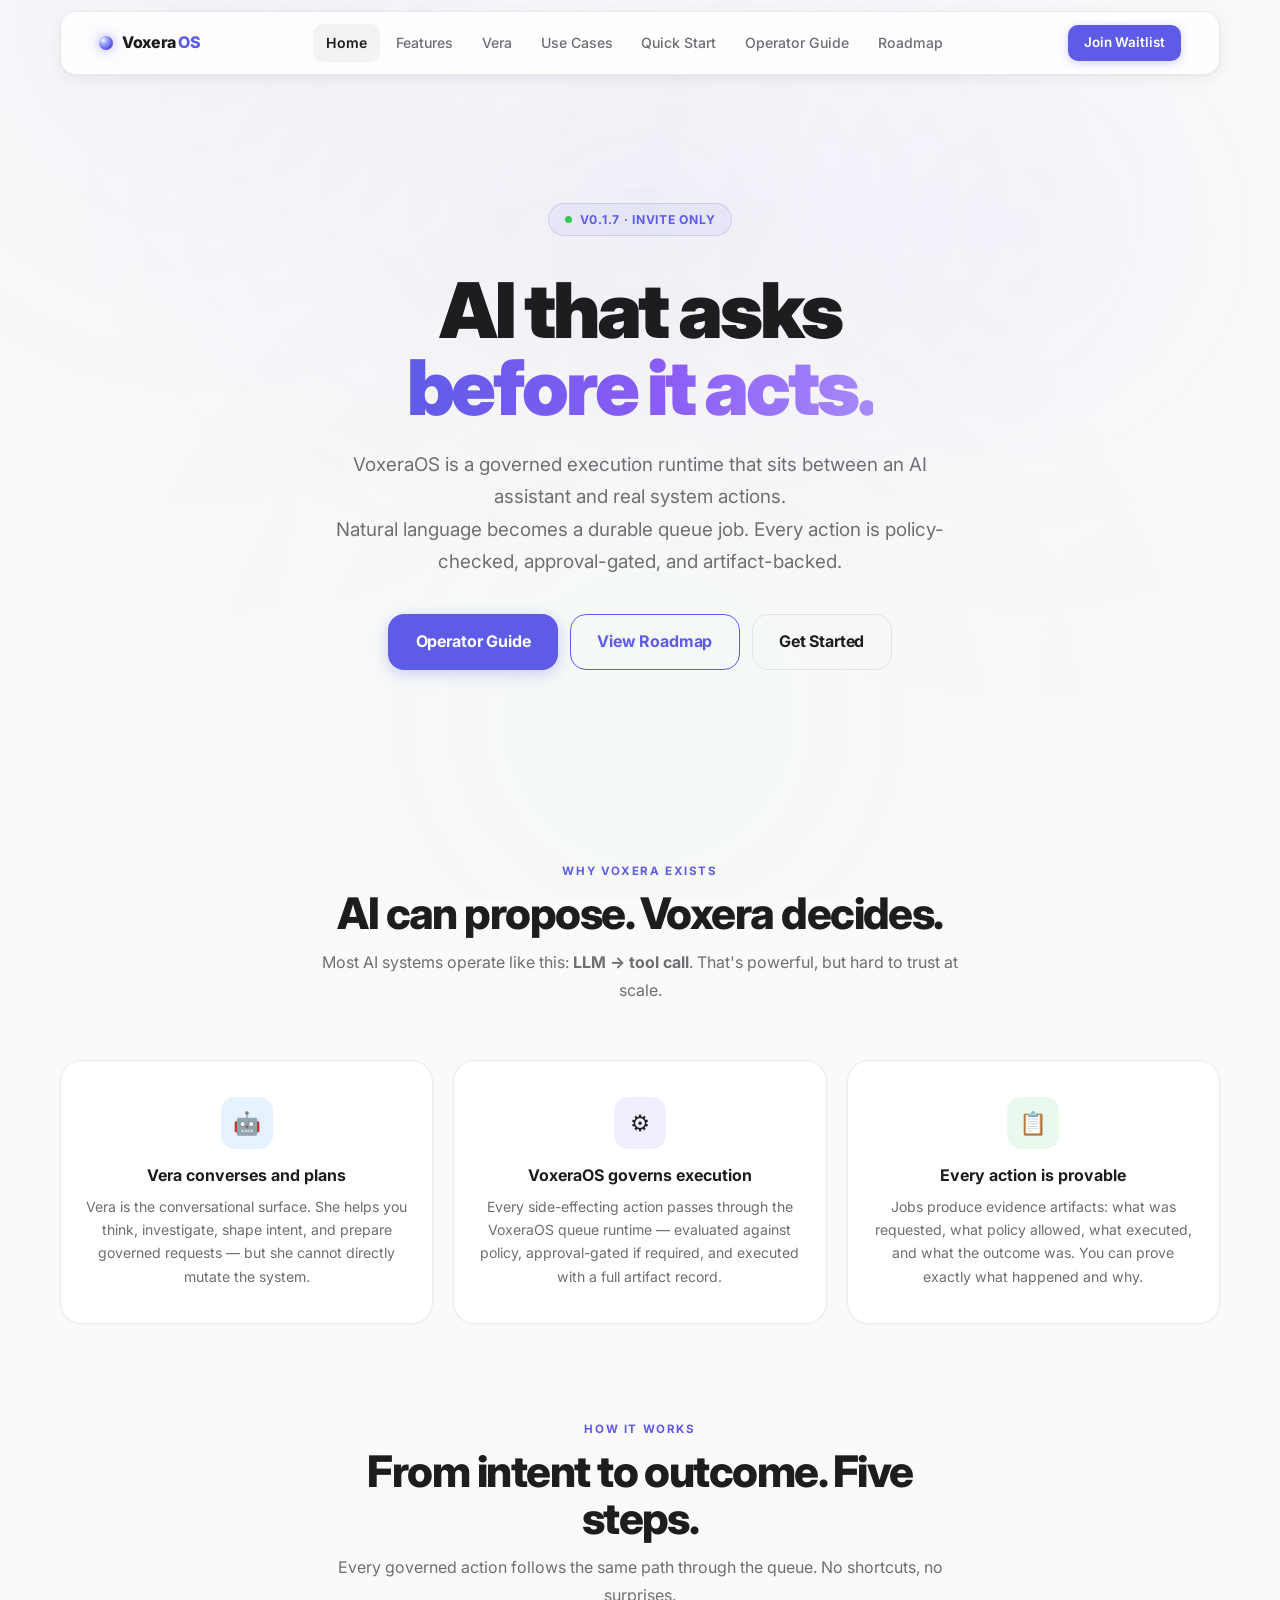
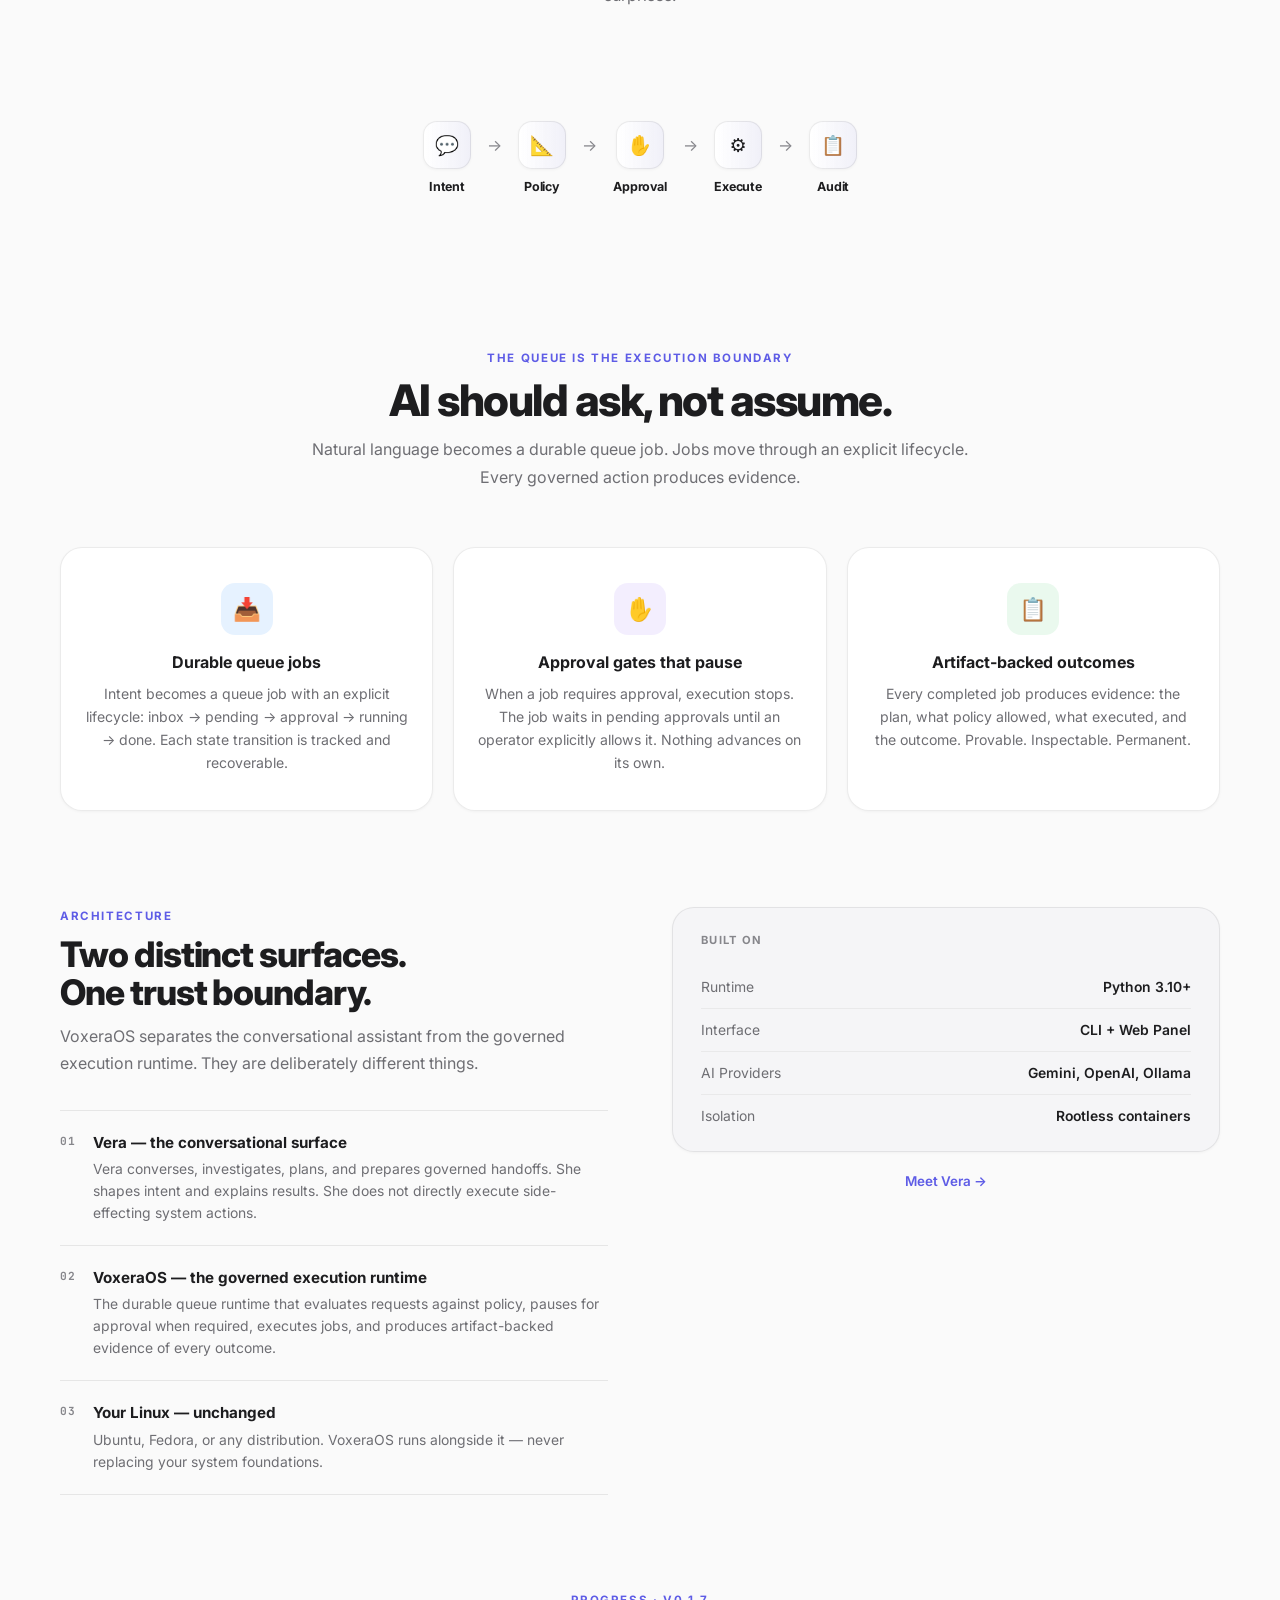
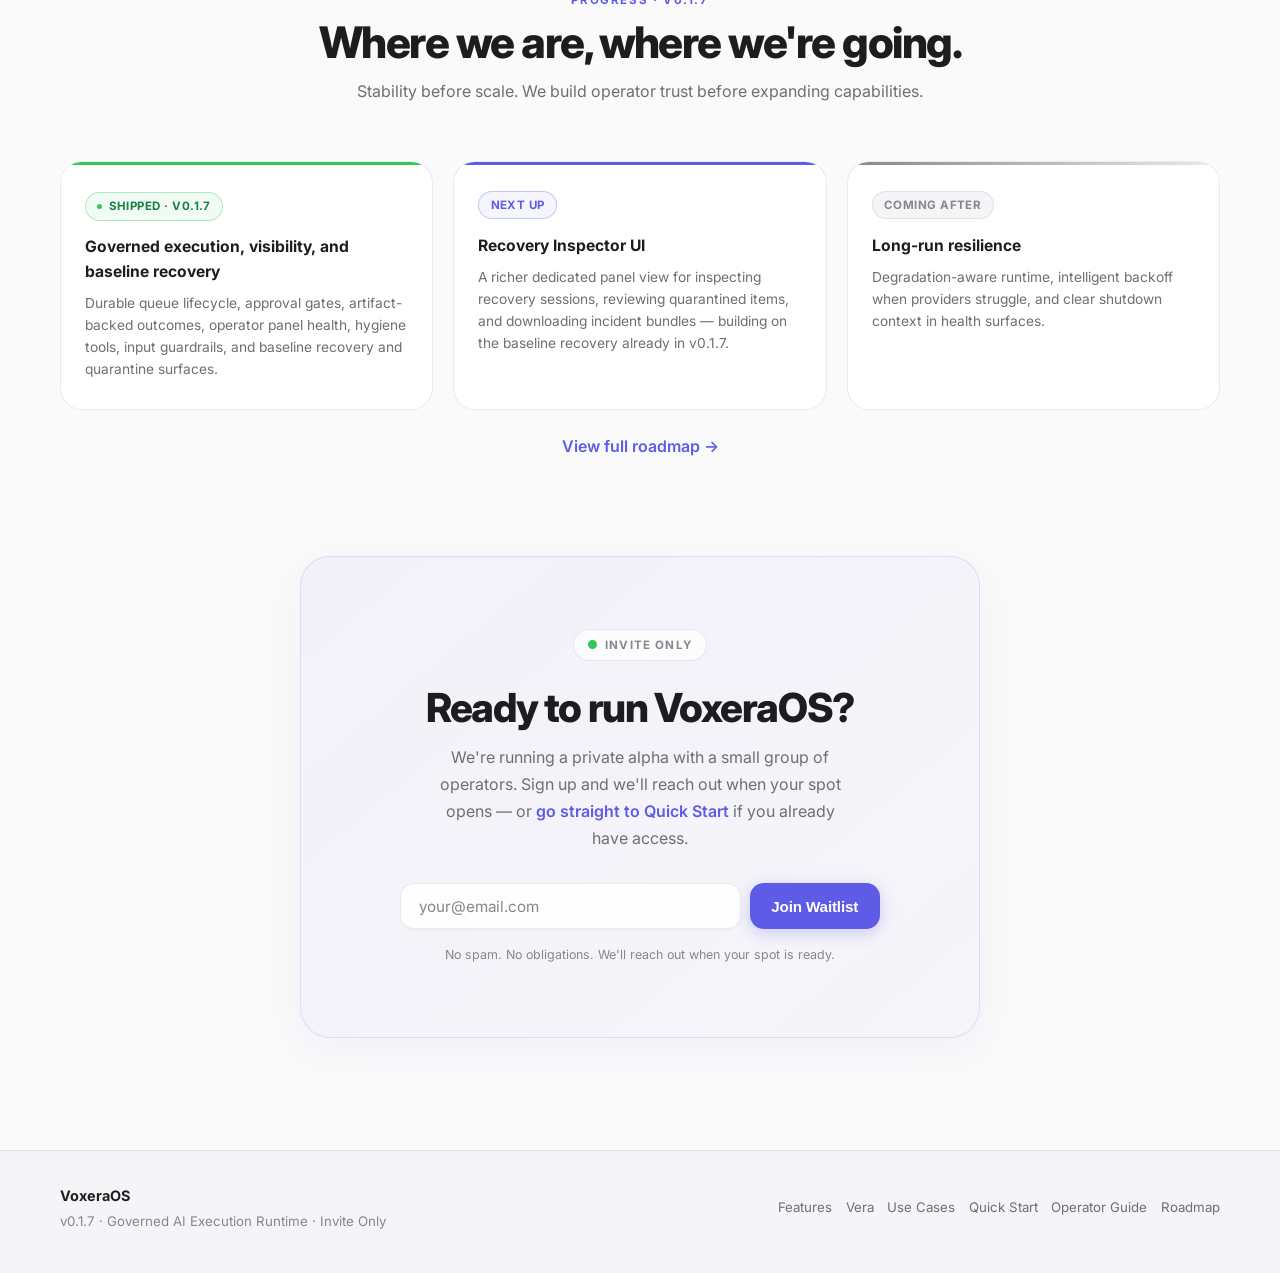
==== commit 01f4affa: "Align website messaging with VoxeraOS v0.1.7 architecture - Bump all version references from v0.1.6 " ====
--- a/index.html
+++ b/index.html
@@ -3,8 +3,8 @@
 <head>
   <meta charset="UTF-8" />
   <meta name="viewport" content="width=device-width, initial-scale=1.0" />
-  <meta name="description" content="Voxera OS — the operator-grade AI control plane for Linux. Safe by design. Approval-gated. Audited. Now shipping Alpha v0.1.6." />
-  <title>Voxera OS — AI Control Plane for Linux</title>
+  <meta name="description" content="VoxeraOS — a governed AI execution runtime. Natural language becomes durable queue jobs. Every action is policy-checked, approval-gated, and artifact-backed. v0.1.7, invite only." />
+  <title>VoxeraOS — Governed AI Execution Runtime</title>
   <link rel="preconnect" href="https://fonts.googleapis.com">
   <link rel="preconnect" href="https://fonts.gstatic.com" crossorigin>
   <link href="https://fonts.googleapis.com/css2?family=Inter:ital,wght@0,300;0,400;0,500;0,600;0,700;0,800;0,900;1,400&family=JetBrains+Mono:wght@400;500&display=swap" rel="stylesheet">
@@ -40,15 +40,15 @@
     <section class="v2-hero container">
       <div class="v2-invite-badge reveal">
         <span class="pulse-dot"></span>
-        Alpha v0.1.6 · Now Shipping
+        v0.1.7 · Invite Only
       </div>
       <h1 class="v2-headline reveal delay-1">
         AI that asks<br>
         <span class="gradient-text">before it acts.</span>
       </h1>
       <p class="v2-lede reveal delay-2">
-        Voxera OS puts a policy layer between you and your AI.<br class="br-lg">
-        Every action is intentional, every decision is traceable, and every outcome is safe to run daily.
+        VoxeraOS is a governed execution runtime that sits between an AI assistant and real system actions.<br class="br-lg">
+        Natural language becomes a durable queue job. Every action is policy-checked, approval-gated, and artifact-backed.
       </p>
       <div class="v2-cta-row reveal delay-3">
         <a class="btn btn-primary btn-lg" href="docs.html">Operator Guide</a>
@@ -57,42 +57,29 @@
       </div>
     </section>
 
-    <!-- ─── What's new in v0.1.6 — Feature chips ─────────────────────── -->
-    <section class="container v2-section">
-      <div class="v2-section-intro reveal">
-        <p class="v2-label">What's new in v0.1.6</p>
-        <h2 class="v2-section-title">Built for operators who need certainty.</h2>
-        <p class="v2-section-sub">Seven capabilities that make Voxera OS safe and predictable for daily use.</p>
-      </div>
-      <div class="chip-grid stagger-children">
-        <div class="chip reveal">
-          <span class="chip-icon ci-shield">🛡</span>
-          Guardrails by design
-        </div>
-        <div class="chip reveal">
-          <span class="chip-icon ci-flow">✓</span>
-          Smooth approvals
-        </div>
-        <div class="chip reveal">
-          <span class="chip-icon ci-eye">👁</span>
-          Operator clarity
-        </div>
-        <div class="chip reveal">
-          <span class="chip-icon ci-wrench">🔧</span>
-          Panel hygiene tools
-        </div>
-        <div class="chip reveal">
-          <span class="chip-icon ci-check">⚡</span>
-          Reliable execution
-        </div>
-        <div class="chip reveal">
-          <span class="chip-icon ci-audit">📋</span>
-          Clear audit trail
-        </div>
-        <div class="chip reveal">
-          <span class="chip-icon ci-provider">🏷</span>
-          Provider attribution
-        </div>
+    <!-- ─── Why Voxera Exists ─────────────────────────────────────────── -->
+    <section class="container v2-section">
+      <div class="v2-section-intro reveal">
+        <p class="v2-label">Why Voxera exists</p>
+        <h2 class="v2-section-title">AI can propose. Voxera decides.</h2>
+        <p class="v2-section-sub">Most AI systems operate like this: <strong>LLM → tool call</strong>. That's powerful, but hard to trust at scale.</p>
+      </div>
+      <div class="does-grid stagger-children">
+        <article class="does-card reveal">
+          <div class="does-icon blue">🤖</div>
+          <h3>Vera converses and plans</h3>
+          <p>Vera is the conversational surface. She helps you think, investigate, shape intent, and prepare governed requests — but she cannot directly mutate the system.</p>
+        </article>
+        <article class="does-card reveal">
+          <div class="does-icon purple">⚙️</div>
+          <h3>VoxeraOS governs execution</h3>
+          <p>Every side-effecting action passes through the VoxeraOS queue runtime — evaluated against policy, approval-gated if required, and executed with a full artifact record.</p>
+        </article>
+        <article class="does-card reveal">
+          <div class="does-icon green">📋</div>
+          <h3>Every action is provable</h3>
+          <p>Jobs produce evidence artifacts: what was requested, what policy allowed, what executed, and what the outcome was. You can prove exactly what happened and why.</p>
+        </article>
       </div>
     </section>
 
@@ -101,7 +88,7 @@
       <div class="v2-section-intro reveal">
         <p class="v2-label">How it works</p>
         <h2 class="v2-section-title">From intent to outcome. Five steps.</h2>
-        <p class="v2-section-sub">Every action follows the same path. No shortcuts, no surprises.</p>
+        <p class="v2-section-sub">Every governed action follows the same path through the queue. No shortcuts, no surprises.</p>
       </div>
       <div class="workflow reveal">
         <div class="workflow-step">
@@ -131,58 +118,58 @@
       </div>
     </section>
 
-    <!-- ─── What it does — 3 cards ───────────────────────────────────── -->
-    <section class="container v2-section">
-      <div class="v2-section-intro reveal">
-        <p class="v2-label">What Voxera OS does</p>
+    <!-- ─── Queue as execution boundary — proof strip ────────────────── -->
+    <section class="container v2-section">
+      <div class="v2-section-intro reveal">
+        <p class="v2-label">The queue is the execution boundary</p>
         <h2 class="v2-section-title">AI should ask, not assume.</h2>
-        <p class="v2-section-sub">Three jobs. One coherent system. Every action stays inside the boundary you set.</p>
+        <p class="v2-section-sub">Natural language becomes a durable queue job. Jobs move through an explicit lifecycle. Every governed action produces evidence.</p>
       </div>
       <div class="does-grid stagger-children">
         <article class="does-card reveal">
           <div class="does-icon blue">📥</div>
-          <h3>Turn intent into jobs</h3>
-          <p>Natural language goals become structured jobs. Each one is processed predictably, one at a time, with a full record of what happened.</p>
-        </article>
-        <article class="does-card reveal">
-          <div class="does-icon purple">🔒</div>
-          <h3>Gate risk with approvals</h3>
-          <p>Actions that carry risk require your explicit sign-off. Policy decides what needs approval at runtime. Nothing bypasses the gate.</p>
+          <h3>Durable queue jobs</h3>
+          <p>Intent becomes a queue job with an explicit lifecycle: inbox → pending → approval → running → done. Each state transition is tracked and recoverable.</p>
+        </article>
+        <article class="does-card reveal">
+          <div class="does-icon purple">✋</div>
+          <h3>Approval gates that pause</h3>
+          <p>When a job requires approval, execution stops. The job waits in pending approvals until an operator explicitly allows it. Nothing advances on its own.</p>
         </article>
         <article class="does-card reveal">
           <div class="does-icon green">📋</div>
-          <h3>Prove what happened</h3>
-          <p>Every job produces a structured record: the plan, the actions taken, and the outcome. Complete traceability, every time.</p>
-        </article>
-      </div>
-    </section>
-
-    <!-- ─── Three layers ──────────────────────────────────────────────── -->
+          <h3>Artifact-backed outcomes</h3>
+          <p>Every completed job produces evidence: the plan, what policy allowed, what executed, and the outcome. Provable. Inspectable. Permanent.</p>
+        </article>
+      </div>
+    </section>
+
+    <!-- ─── Architecture — Vera vs VoxeraOS ──────────────────────────── -->
     <section class="container v2-section v2-arch">
       <div class="reveal">
         <p class="v2-label">Architecture</p>
-        <h2 class="v2-section-title-sm">Three layers.<br>One coherent system.</h2>
-        <p class="v2-section-sub">Voxera OS runs alongside your Linux — not in place of it. Your system stays standard. You stay in control.</p>
+        <h2 class="v2-section-title-sm">Two distinct surfaces.<br>One trust boundary.</h2>
+        <p class="v2-section-sub">VoxeraOS separates the conversational assistant from the governed execution runtime. They are deliberately different things.</p>
         <div class="v2-layers">
           <div class="v2-layer">
             <span class="v2-layer-num">01</span>
             <div>
-              <strong>Your Linux</strong>
-              <p>Ubuntu, Fedora, or any distribution. Voxera sits alongside it — never replacing your system foundations.</p>
+              <strong>Vera — the conversational surface</strong>
+              <p>Vera converses, investigates, plans, and prepares governed handoffs. She shapes intent and explains results. She does not directly execute side-effecting system actions.</p>
             </div>
           </div>
           <div class="v2-layer">
             <span class="v2-layer-num">02</span>
             <div>
-              <strong>AI Control Plane</strong>
-              <p>Your intent flows through policy-aware processing, approval gates, and structured execution. This is what makes AI trustworthy.</p>
+              <strong>VoxeraOS — the governed execution runtime</strong>
+              <p>The durable queue runtime that evaluates requests against policy, pauses for approval when required, executes jobs, and produces artifact-backed evidence of every outcome.</p>
             </div>
           </div>
           <div class="v2-layer">
             <span class="v2-layer-num">03</span>
             <div>
-              <strong>Experience Layer</strong>
-              <p>Command line today, operator panel for visibility, and voice control on the horizon.</p>
+              <strong>Your Linux — unchanged</strong>
+              <p>Ubuntu, Fedora, or any distribution. VoxeraOS runs alongside it — never replacing your system foundations.</p>
             </div>
           </div>
         </div>
@@ -196,7 +183,7 @@
           <div class="v2-stack-row"><span>Isolation</span><strong>Rootless containers</strong></div>
         </div>
         <p style="margin-top:1.2rem;font-size:.84rem;color:var(--text-ter);text-align:center">
-          <a class="inline-link" href="vera.html">Meet Vera, the AI core →</a>
+          <a class="inline-link" href="vera.html">Meet Vera →</a>
         </p>
       </div>
     </section>
@@ -204,7 +191,7 @@
     <!-- ─── Progress — Shipped / Next / Coming ─────────────────────────── -->
     <section class="container v2-section">
       <div class="v2-section-intro reveal">
-        <p class="v2-label">Progress</p>
+        <p class="v2-label">Progress · v0.1.7</p>
         <h2 class="v2-section-title">Where we are, where we're going.</h2>
         <p class="v2-section-sub">Stability before scale. We build operator trust before expanding capabilities.</p>
       </div>
@@ -212,15 +199,15 @@
         <article class="progress-card shipped reveal">
           <span class="progress-badge shipped-badge">
             <span class="pulse-dot" style="width:5px;height:5px"></span>
-            Shipped · v0.1.6
+            Shipped · v0.1.7
           </span>
-          <h3>Security, visibility, and reliability</h3>
-          <p>Input guardrails, smooth approvals, operator panel with health and hygiene tools, consistent execution, and proper provider attribution.</p>
+          <h3>Governed execution, visibility, and baseline recovery</h3>
+          <p>Durable queue lifecycle, approval gates, artifact-backed outcomes, operator panel health, hygiene tools, input guardrails, and baseline recovery and quarantine surfaces.</p>
         </article>
         <article class="progress-card next-up reveal">
           <span class="progress-badge next-badge">Next up</span>
-          <h3>Recovery Inspector</h3>
-          <p>A dedicated panel view to inspect recovery sessions, review quarantined items, and download bundles for triage.</p>
+          <h3>Recovery Inspector UI</h3>
+          <p>A richer dedicated panel view for inspecting recovery sessions, reviewing quarantined items, and downloading incident bundles — building on the baseline recovery already in v0.1.7.</p>
         </article>
         <article class="progress-card coming reveal">
           <span class="progress-badge coming-badge">Coming after</span>
@@ -240,7 +227,7 @@
           <span class="pulse-dot pulse-dot-lg"></span>
           Invite only
         </div>
-        <h2 class="v2-waitlist-title">Ready to run Voxera OS?</h2>
+        <h2 class="v2-waitlist-title">Ready to run VoxeraOS?</h2>
         <p class="v2-waitlist-sub">
           We're running a private alpha with a small group of operators. Sign up and we'll reach out when your spot opens — or <a class="inline-link" href="quickstart.html">go straight to Quick Start</a> if you already have access.
         </p>
@@ -261,8 +248,8 @@
   <footer class="site-footer">
     <div class="container">
       <div>
-        <strong>Voxera OS</strong>
-        <p>Alpha v0.1.6 · AI Control Plane · Invite Only</p>
+        <strong>VoxeraOS</strong>
+        <p>v0.1.7 · Governed AI Execution Runtime · Invite Only</p>
       </div>
       <div class="footer-links">
         <a href="features.html">Features</a>
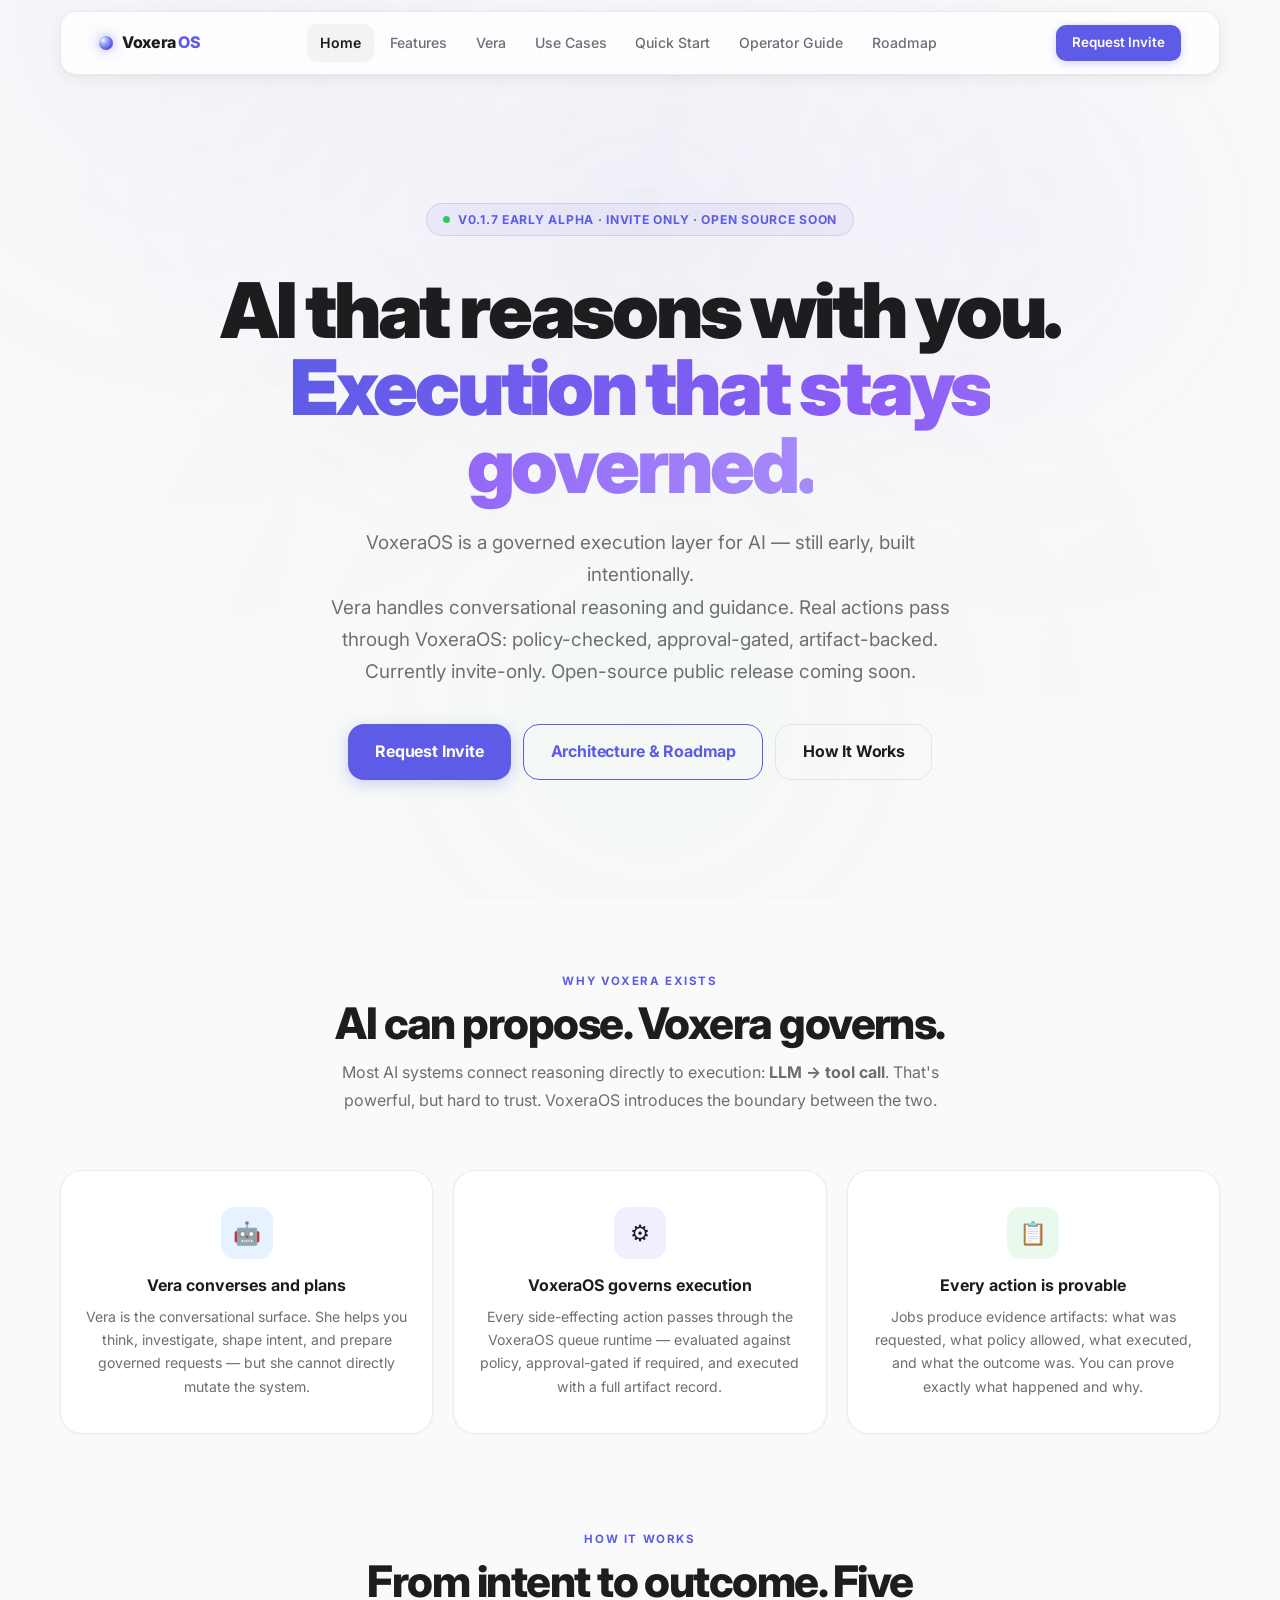
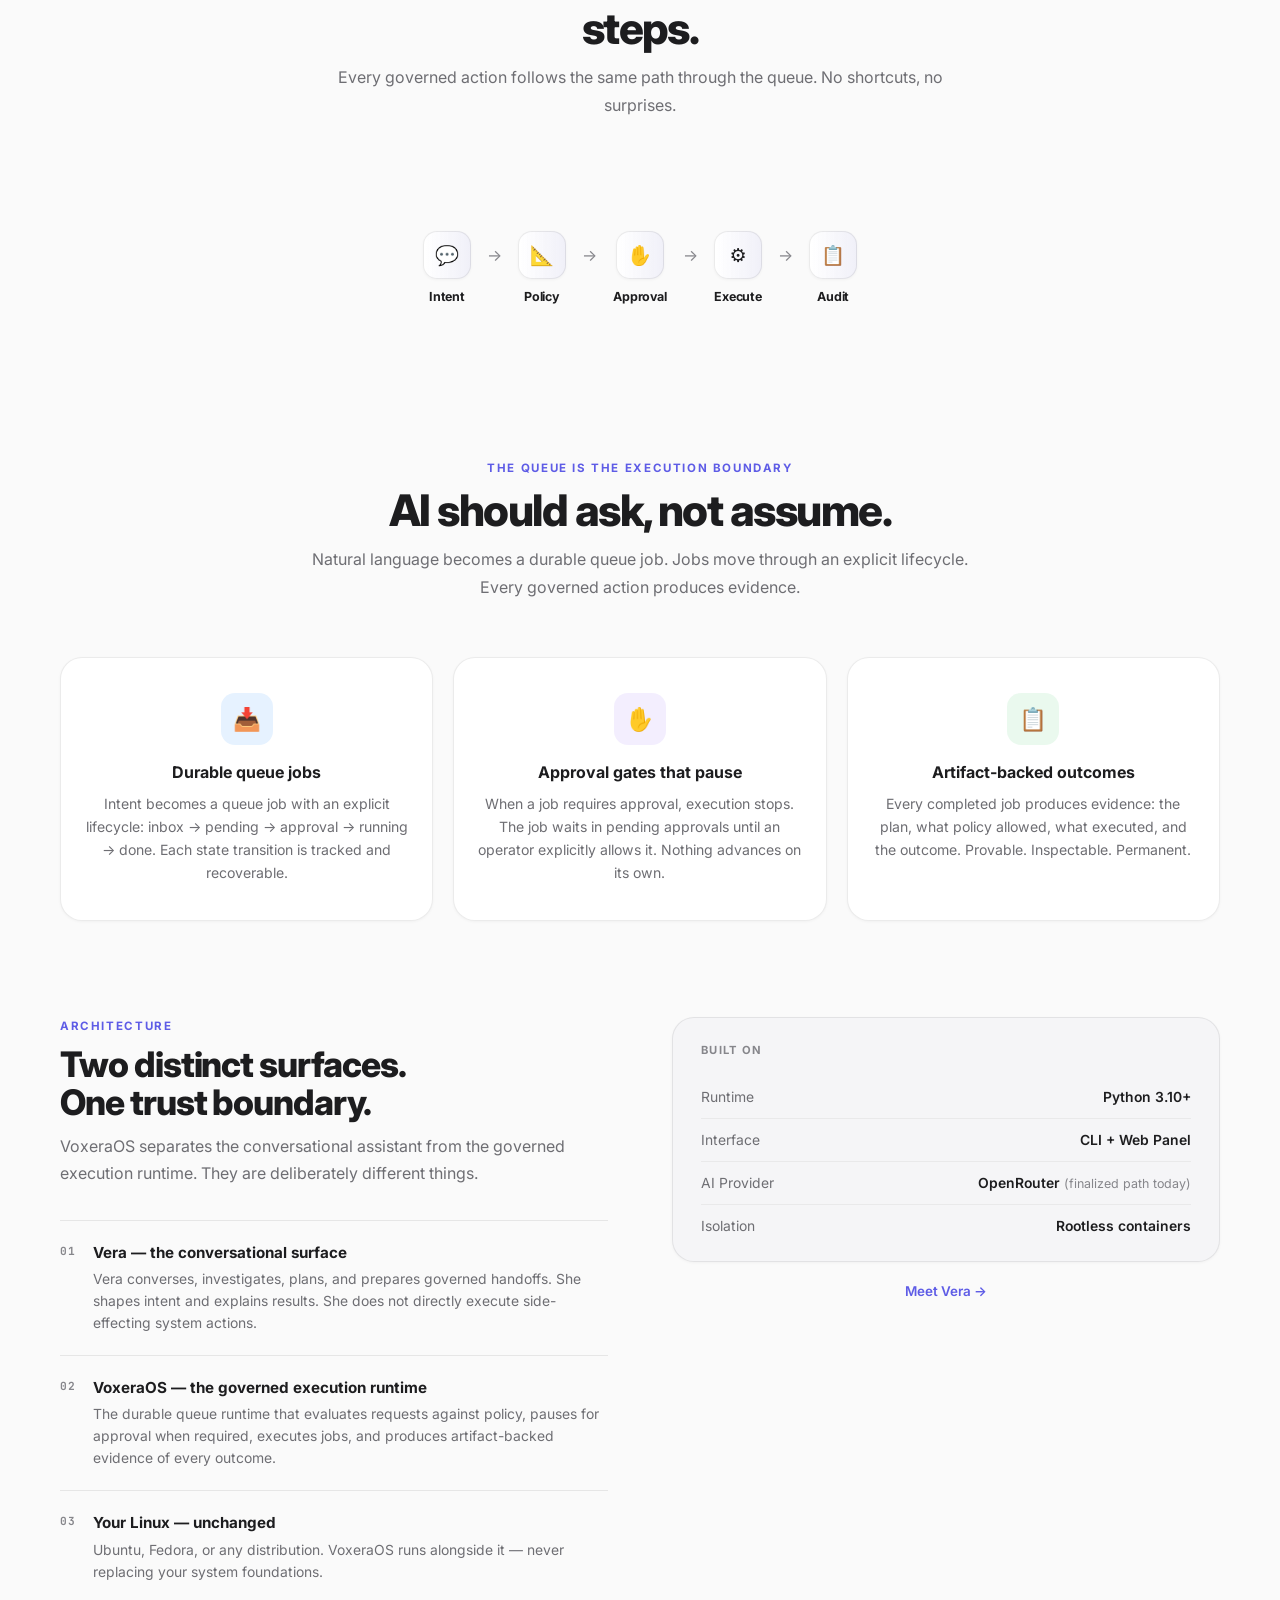
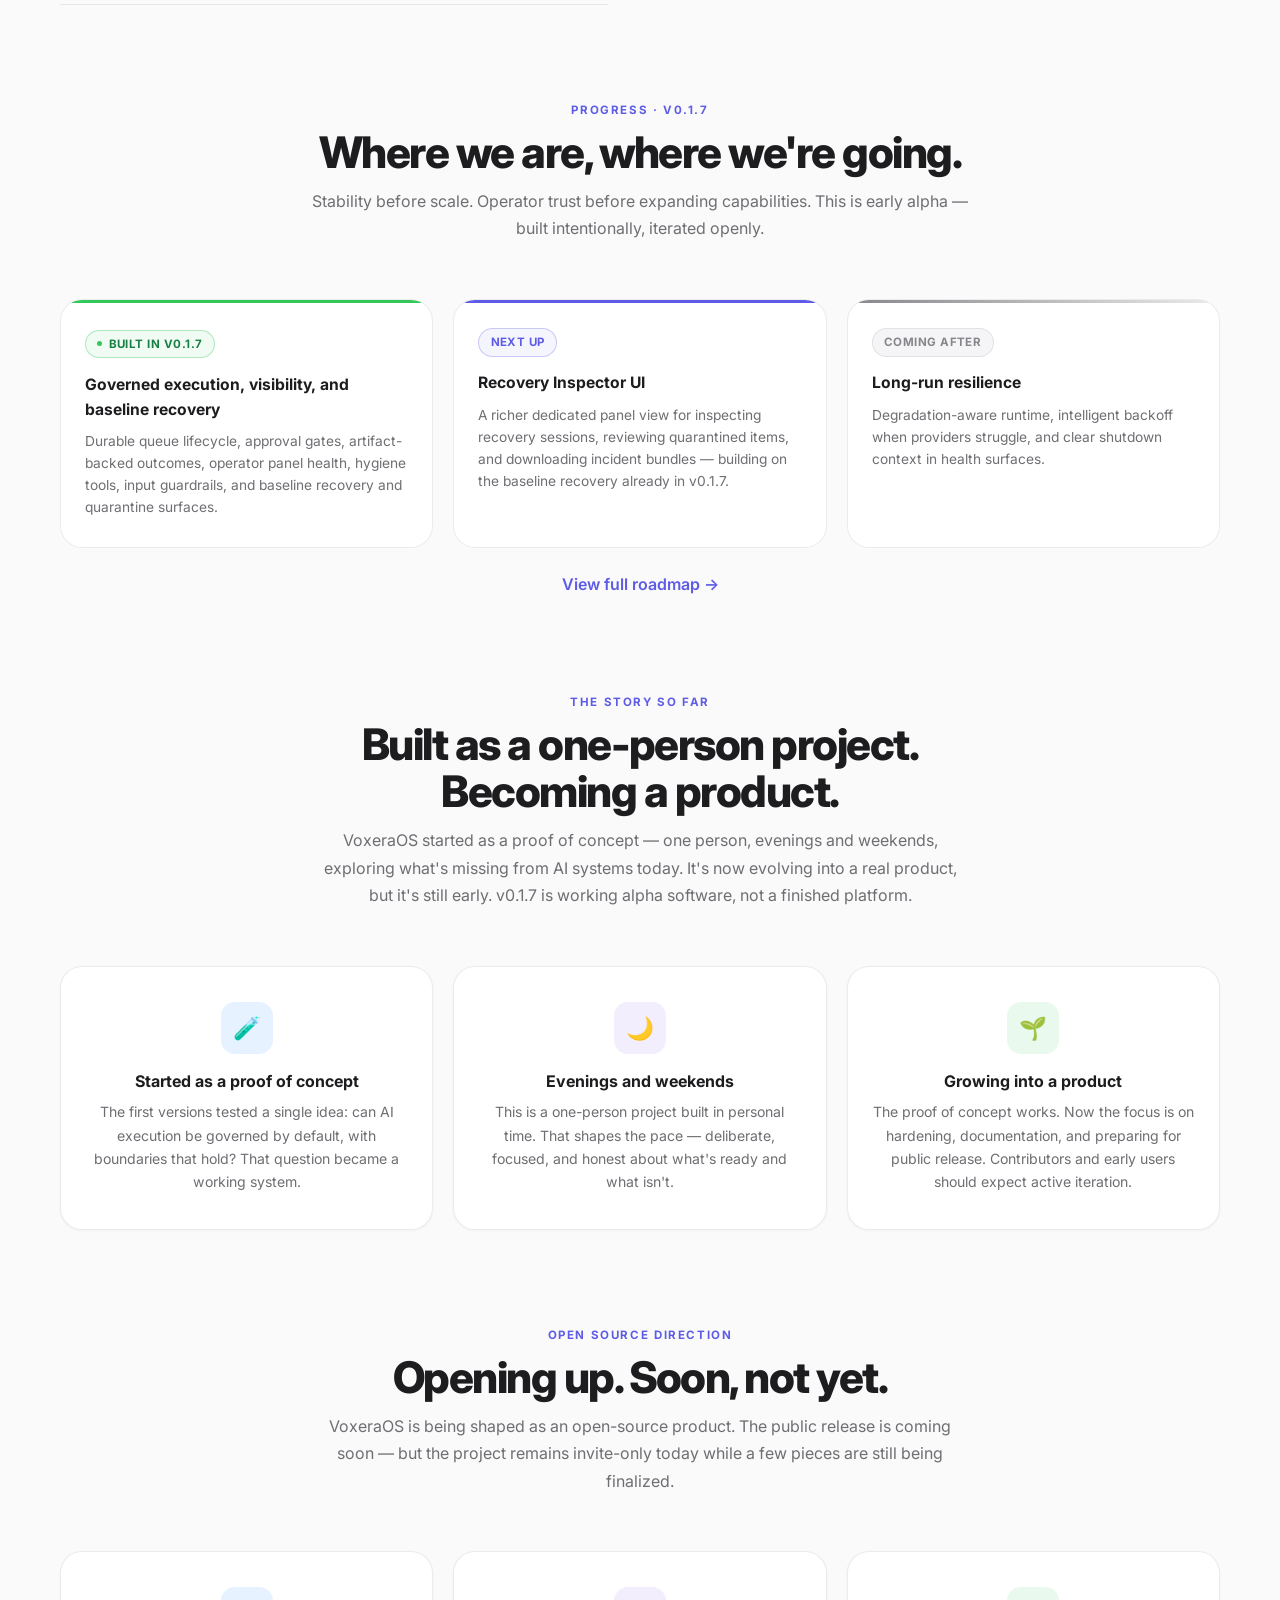
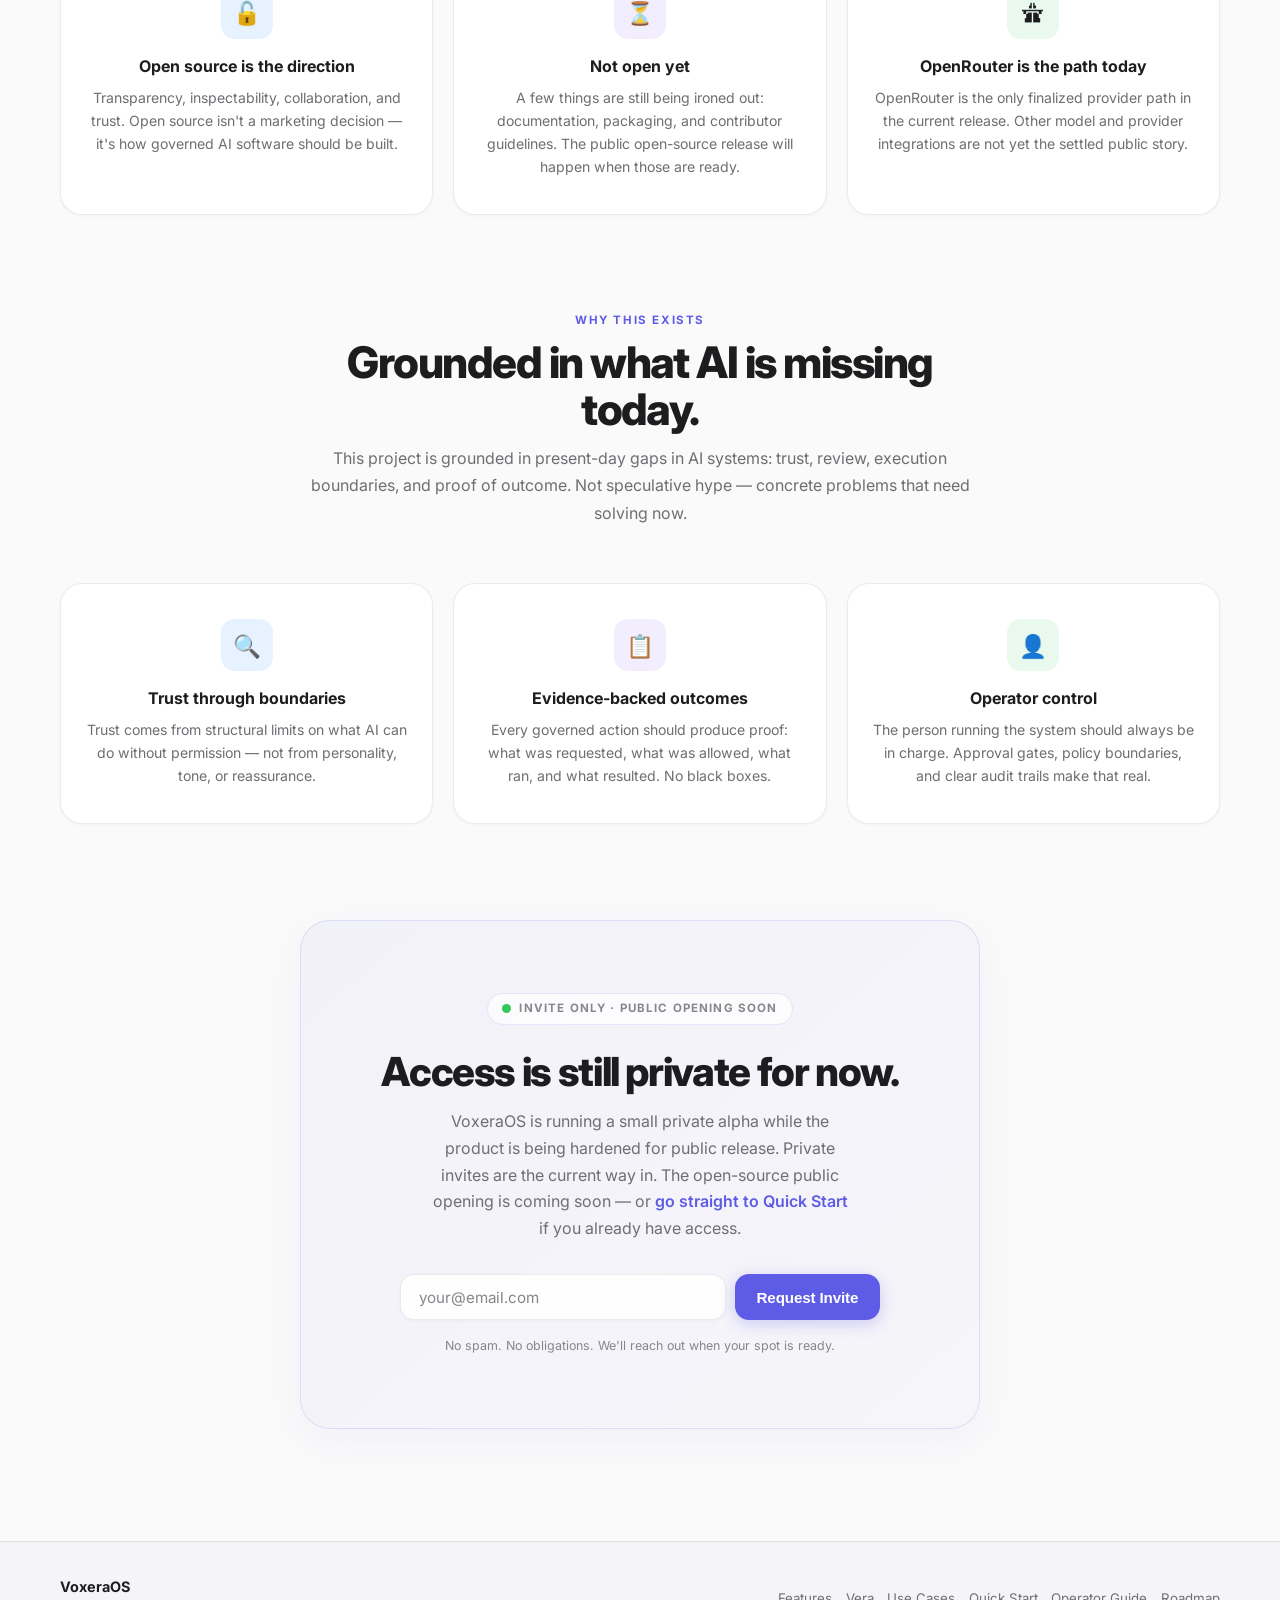
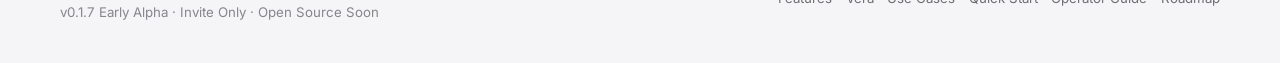
==== commit 07ac61ba: "Update marketing site: honest alpha positioning, open-source direction, OpenRouter truth - Hero: new" ====
--- a/index.html
+++ b/index.html
@@ -30,7 +30,7 @@
         <a href="docs.html">Operator Guide</a>
         <a href="roadmap.html">Roadmap</a>
       </nav>
-      <a class="btn-nav-cta" href="#waitlist">Join Waitlist</a>
+      <a class="btn-nav-cta" href="#waitlist">Request Invite</a>
     </div>
   </header>
 
@@ -40,20 +40,21 @@
     <section class="v2-hero container">
       <div class="v2-invite-badge reveal">
         <span class="pulse-dot"></span>
-        v0.1.7 · Invite Only
+        v0.1.7 Early Alpha · Invite Only · Open Source Soon
       </div>
       <h1 class="v2-headline reveal delay-1">
-        AI that asks<br>
-        <span class="gradient-text">before it acts.</span>
+        AI that reasons with you.<br>
+        <span class="gradient-text">Execution that stays governed.</span>
       </h1>
       <p class="v2-lede reveal delay-2">
-        VoxeraOS is a governed execution runtime that sits between an AI assistant and real system actions.<br class="br-lg">
-        Natural language becomes a durable queue job. Every action is policy-checked, approval-gated, and artifact-backed.
+        VoxeraOS is a governed execution layer for AI — still early, built intentionally.<br class="br-lg">
+        Vera handles conversational reasoning and guidance. Real actions pass through VoxeraOS: policy-checked, approval-gated, artifact-backed.<br class="br-lg">
+        Currently invite-only. Open-source public release coming soon.
       </p>
       <div class="v2-cta-row reveal delay-3">
-        <a class="btn btn-primary btn-lg" href="docs.html">Operator Guide</a>
-        <a class="btn btn-ghost btn-lg" href="roadmap.html">View Roadmap</a>
-        <a class="btn btn-outline btn-lg" href="quickstart.html">Get Started</a>
+        <a class="btn btn-primary btn-lg" href="#waitlist">Request Invite</a>
+        <a class="btn btn-ghost btn-lg" href="roadmap.html">Architecture &amp; Roadmap</a>
+        <a class="btn btn-outline btn-lg" href="features.html">How It Works</a>
       </div>
     </section>
 
@@ -61,8 +62,8 @@
     <section class="container v2-section">
       <div class="v2-section-intro reveal">
         <p class="v2-label">Why Voxera exists</p>
-        <h2 class="v2-section-title">AI can propose. Voxera decides.</h2>
-        <p class="v2-section-sub">Most AI systems operate like this: <strong>LLM → tool call</strong>. That's powerful, but hard to trust at scale.</p>
+        <h2 class="v2-section-title">AI can propose. Voxera governs.</h2>
+        <p class="v2-section-sub">Most AI systems connect reasoning directly to execution: <strong>LLM → tool call</strong>. That's powerful, but hard to trust. VoxeraOS introduces the boundary between the two.</p>
       </div>
       <div class="does-grid stagger-children">
         <article class="does-card reveal">
@@ -179,7 +180,7 @@
           <p class="v2-stack-title">Built on</p>
           <div class="v2-stack-row"><span>Runtime</span><strong>Python 3.10+</strong></div>
           <div class="v2-stack-row"><span>Interface</span><strong>CLI + Web Panel</strong></div>
-          <div class="v2-stack-row"><span>AI Providers</span><strong>Gemini, OpenAI, Ollama</strong></div>
+          <div class="v2-stack-row"><span>AI Provider</span><strong>OpenRouter <span style="font-weight:400;font-size:.78rem;color:var(--text-ter)">(finalized path today)</span></strong></div>
           <div class="v2-stack-row"><span>Isolation</span><strong>Rootless containers</strong></div>
         </div>
         <p style="margin-top:1.2rem;font-size:.84rem;color:var(--text-ter);text-align:center">
@@ -193,13 +194,13 @@
       <div class="v2-section-intro reveal">
         <p class="v2-label">Progress · v0.1.7</p>
         <h2 class="v2-section-title">Where we are, where we're going.</h2>
-        <p class="v2-section-sub">Stability before scale. We build operator trust before expanding capabilities.</p>
+        <p class="v2-section-sub">Stability before scale. Operator trust before expanding capabilities. This is early alpha — built intentionally, iterated openly.</p>
       </div>
       <div class="progress-track stagger-children">
         <article class="progress-card shipped reveal">
           <span class="progress-badge shipped-badge">
             <span class="pulse-dot" style="width:5px;height:5px"></span>
-            Shipped · v0.1.7
+            Built in v0.1.7
           </span>
           <h3>Governed execution, visibility, and baseline recovery</h3>
           <p>Durable queue lifecycle, approval gates, artifact-backed outcomes, operator panel health, hygiene tools, input guardrails, and baseline recovery and quarantine surfaces.</p>
@@ -218,6 +219,84 @@
       <p style="text-align:center;margin-top:1.5rem">
         <a class="inline-link" href="roadmap.html">View full roadmap →</a>
       </p>
+    </section>
+
+    <!-- ─── The Story So Far ─────────────────────────────────────────── -->
+    <section class="container v2-section">
+      <div class="v2-section-intro reveal">
+        <p class="v2-label">The story so far</p>
+        <h2 class="v2-section-title">Built as a one-person project. Becoming a product.</h2>
+        <p class="v2-section-sub">VoxeraOS started as a proof of concept — one person, evenings and weekends, exploring what's missing from AI systems today. It's now evolving into a real product, but it's still early. v0.1.7 is working alpha software, not a finished platform.</p>
+      </div>
+      <div class="does-grid stagger-children">
+        <article class="does-card reveal">
+          <div class="does-icon blue">🧪</div>
+          <h3>Started as a proof of concept</h3>
+          <p>The first versions tested a single idea: can AI execution be governed by default, with boundaries that hold? That question became a working system.</p>
+        </article>
+        <article class="does-card reveal">
+          <div class="does-icon purple">🌙</div>
+          <h3>Evenings and weekends</h3>
+          <p>This is a one-person project built in personal time. That shapes the pace — deliberate, focused, and honest about what's ready and what isn't.</p>
+        </article>
+        <article class="does-card reveal">
+          <div class="does-icon green">🌱</div>
+          <h3>Growing into a product</h3>
+          <p>The proof of concept works. Now the focus is on hardening, documentation, and preparing for public release. Contributors and early users should expect active iteration.</p>
+        </article>
+      </div>
+    </section>
+
+    <!-- ─── Open Source Direction ──────────────────────────────────────── -->
+    <section class="container v2-section">
+      <div class="v2-section-intro reveal">
+        <p class="v2-label">Open source direction</p>
+        <h2 class="v2-section-title">Opening up. Soon, not yet.</h2>
+        <p class="v2-section-sub">VoxeraOS is being shaped as an open-source product. The public release is coming soon — but the project remains invite-only today while a few pieces are still being finalized.</p>
+      </div>
+      <div class="does-grid stagger-children">
+        <article class="does-card reveal">
+          <div class="does-icon blue">🔓</div>
+          <h3>Open source is the direction</h3>
+          <p>Transparency, inspectability, collaboration, and trust. Open source isn't a marketing decision — it's how governed AI software should be built.</p>
+        </article>
+        <article class="does-card reveal">
+          <div class="does-icon purple">⏳</div>
+          <h3>Not open yet</h3>
+          <p>A few things are still being ironed out: documentation, packaging, and contributor guidelines. The public open-source release will happen when those are ready.</p>
+        </article>
+        <article class="does-card reveal">
+          <div class="does-icon green">🛣</div>
+          <h3>OpenRouter is the path today</h3>
+          <p>OpenRouter is the only finalized provider path in the current release. Other model and provider integrations are not yet the settled public story.</p>
+        </article>
+      </div>
+    </section>
+
+    <!-- ─── What AI Is Missing ─────────────────────────────────────────── -->
+    <section class="container v2-section">
+      <div class="v2-section-intro reveal">
+        <p class="v2-label">Why this exists</p>
+        <h2 class="v2-section-title">Grounded in what AI is missing today.</h2>
+        <p class="v2-section-sub">This project is grounded in present-day gaps in AI systems: trust, review, execution boundaries, and proof of outcome. Not speculative hype — concrete problems that need solving now.</p>
+      </div>
+      <div class="does-grid stagger-children">
+        <article class="does-card reveal">
+          <div class="does-icon blue">🔍</div>
+          <h3>Trust through boundaries</h3>
+          <p>Trust comes from structural limits on what AI can do without permission — not from personality, tone, or reassurance.</p>
+        </article>
+        <article class="does-card reveal">
+          <div class="does-icon purple">📋</div>
+          <h3>Evidence-backed outcomes</h3>
+          <p>Every governed action should produce proof: what was requested, what was allowed, what ran, and what resulted. No black boxes.</p>
+        </article>
+        <article class="does-card reveal">
+          <div class="does-icon green">👤</div>
+          <h3>Operator control</h3>
+          <p>The person running the system should always be in charge. Approval gates, policy boundaries, and clear audit trails make that real.</p>
+        </article>
+      </div>
     </section>
 
     <!-- ─── Waitlist ───────────────────────────────────────────────────── -->
@@ -225,11 +304,11 @@
       <div class="v2-waitlist reveal">
         <div class="v2-waitlist-badge">
           <span class="pulse-dot pulse-dot-lg"></span>
-          Invite only
-        </div>
-        <h2 class="v2-waitlist-title">Ready to run VoxeraOS?</h2>
+          Invite Only · Public Opening Soon
+        </div>
+        <h2 class="v2-waitlist-title">Access is still private for now.</h2>
         <p class="v2-waitlist-sub">
-          We're running a private alpha with a small group of operators. Sign up and we'll reach out when your spot opens — or <a class="inline-link" href="quickstart.html">go straight to Quick Start</a> if you already have access.
+          VoxeraOS is running a small private alpha while the product is being hardened for public release. Private invites are the current way in. The open-source public opening is coming soon — or <a class="inline-link" href="quickstart.html">go straight to Quick Start</a> if you already have access.
         </p>
         <form class="v2-waitlist-form" id="waitlist-form">
           <input
@@ -237,7 +316,7 @@
             placeholder="your@email.com" required autocomplete="email"
             aria-label="Email address for waitlist"
           />
-          <button type="submit" class="btn btn-primary" id="waitlist-submit">Join Waitlist</button>
+          <button type="submit" class="btn btn-primary" id="waitlist-submit">Request Invite</button>
         </form>
         <p class="v2-waitlist-fine">No spam. No obligations. We'll reach out when your spot is ready.</p>
       </div>
@@ -249,7 +328,7 @@
     <div class="container">
       <div>
         <strong>VoxeraOS</strong>
-        <p>v0.1.7 · Governed AI Execution Runtime · Invite Only</p>
+        <p>v0.1.7 Early Alpha · Invite Only · Open Source Soon</p>
       </div>
       <div class="footer-links">
         <a href="features.html">Features</a>
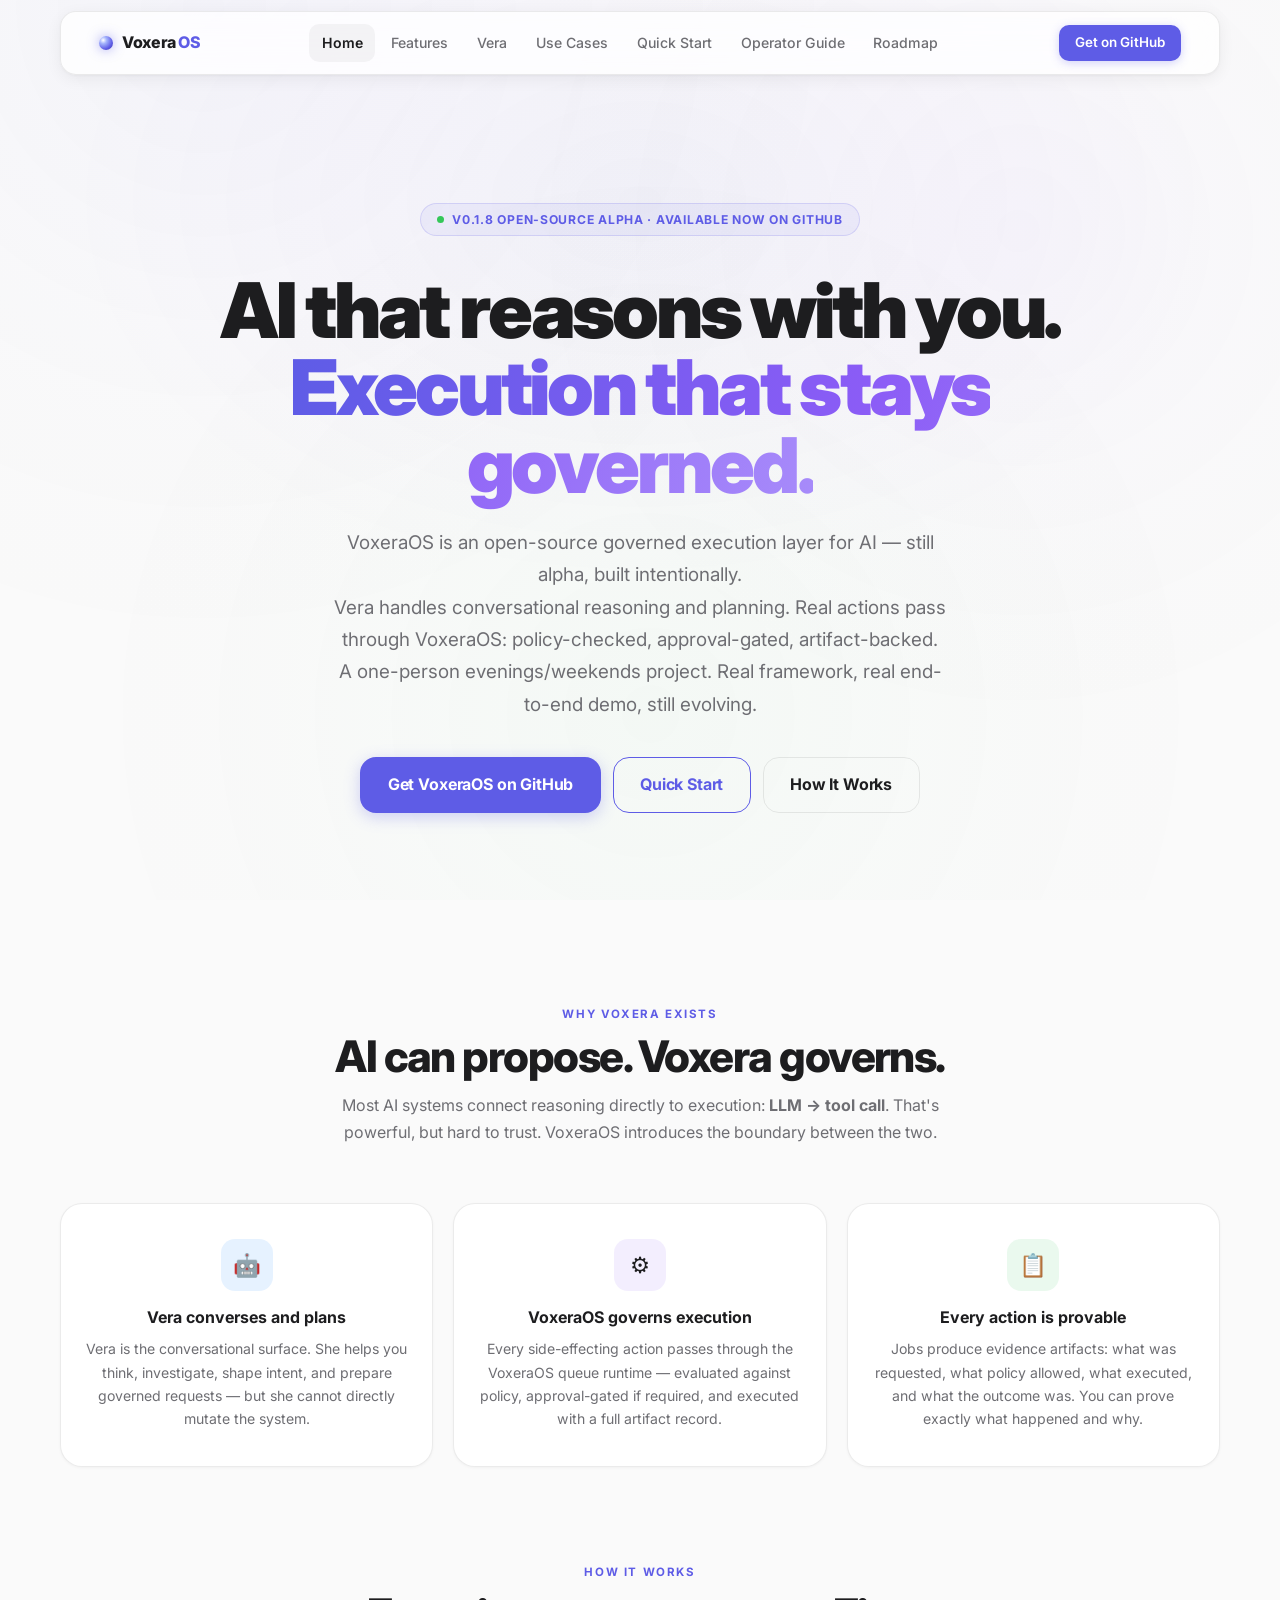
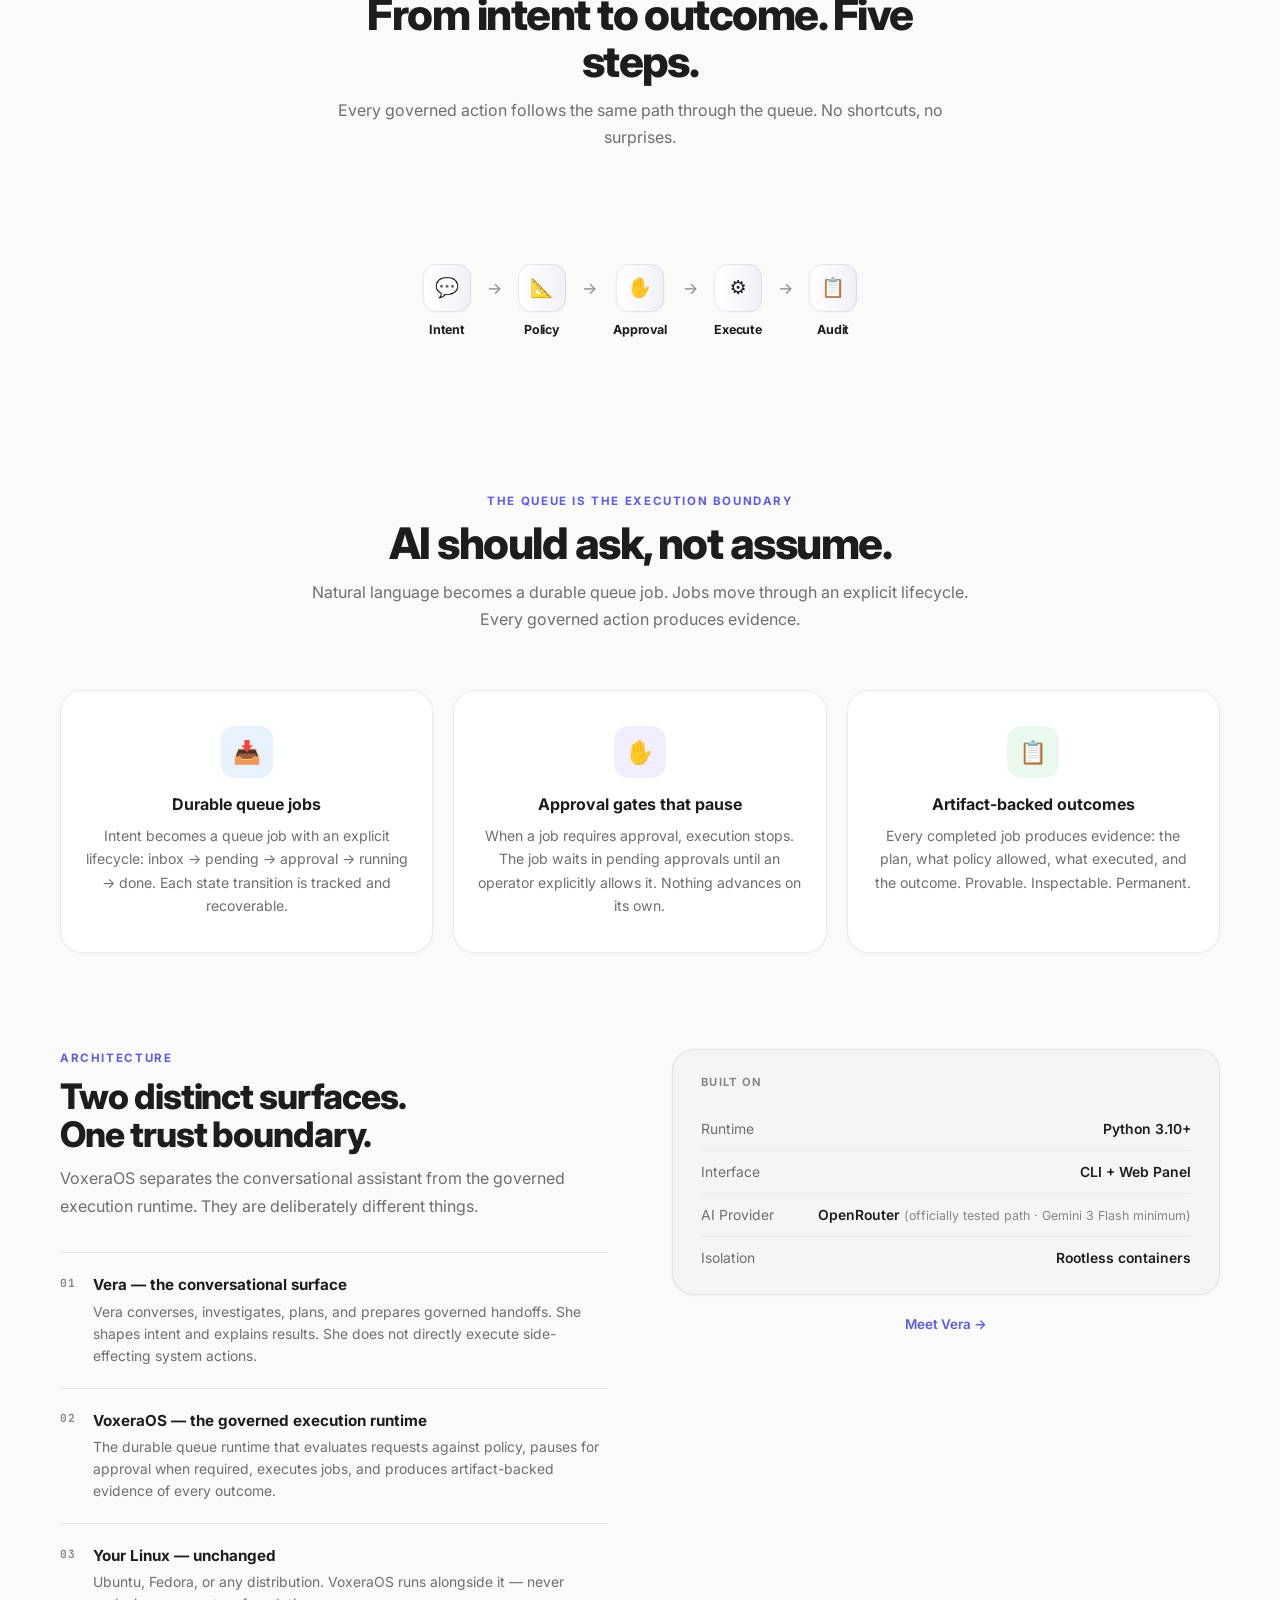
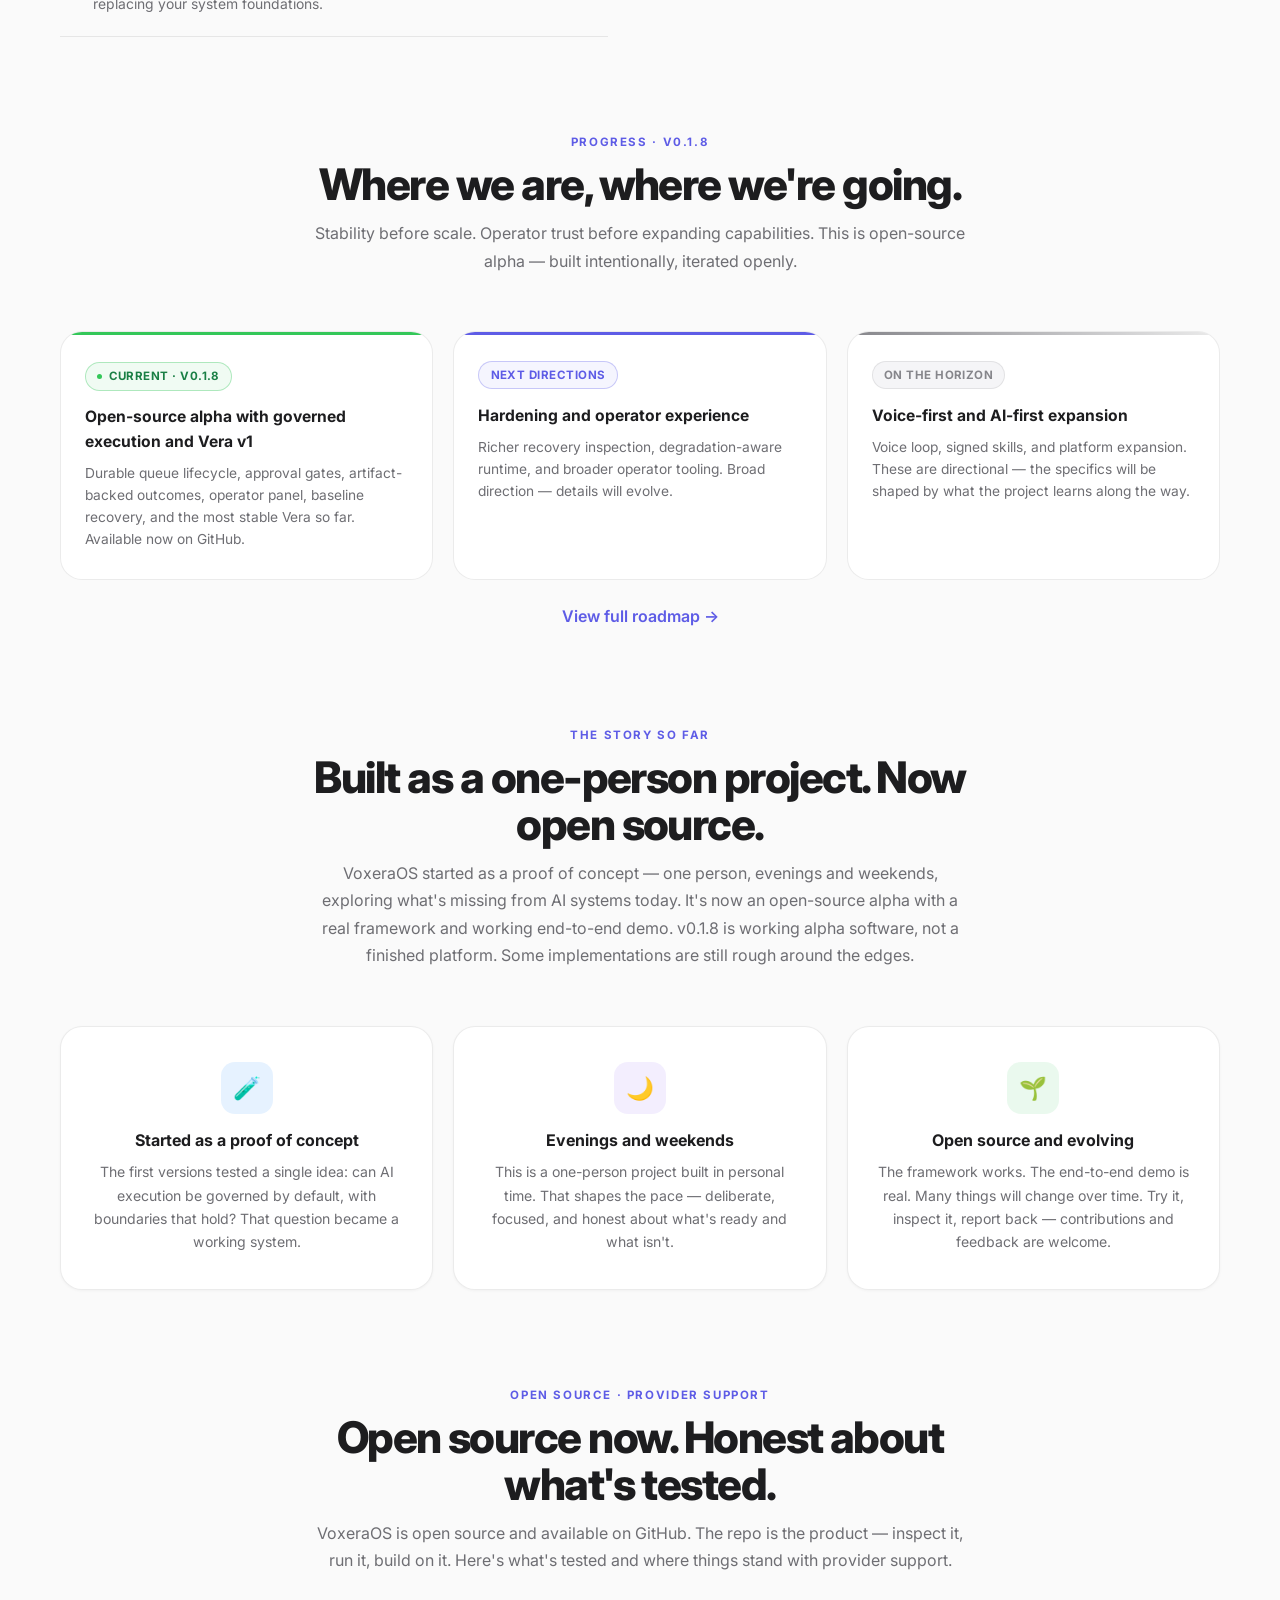
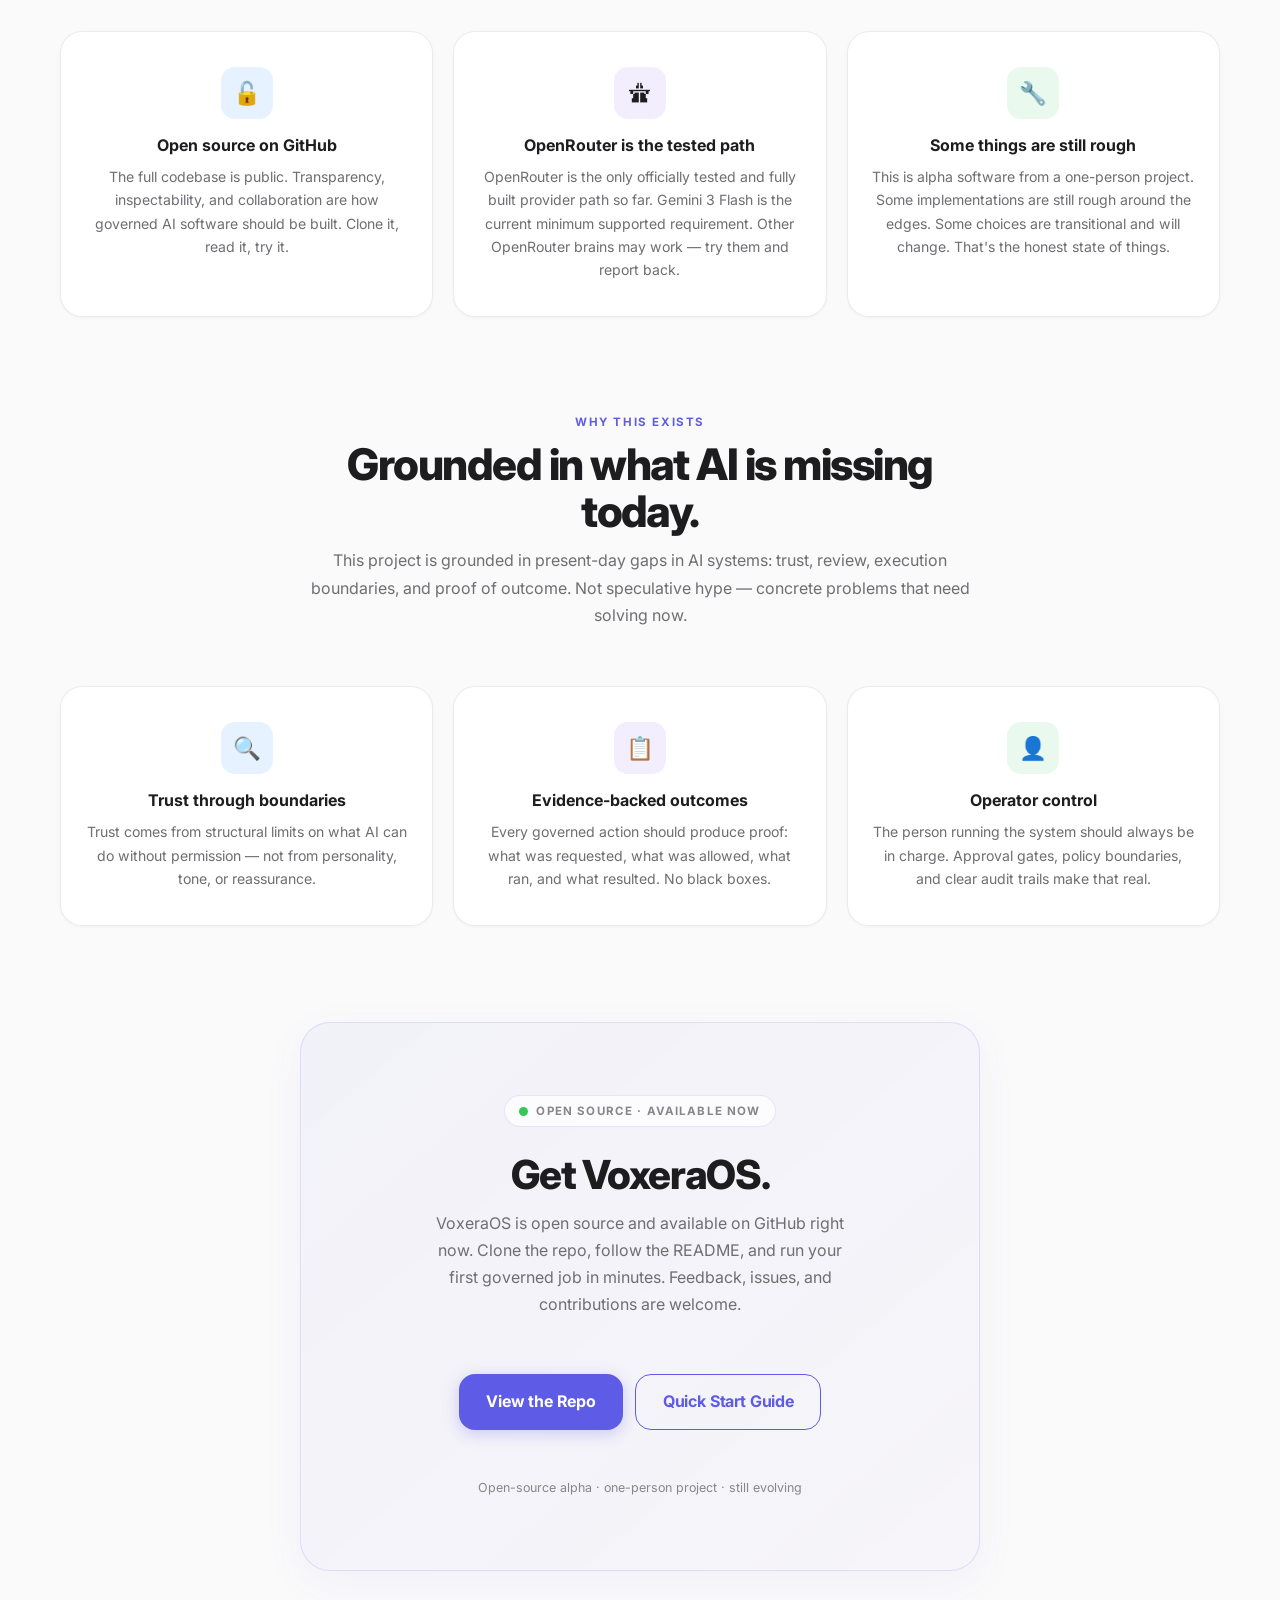
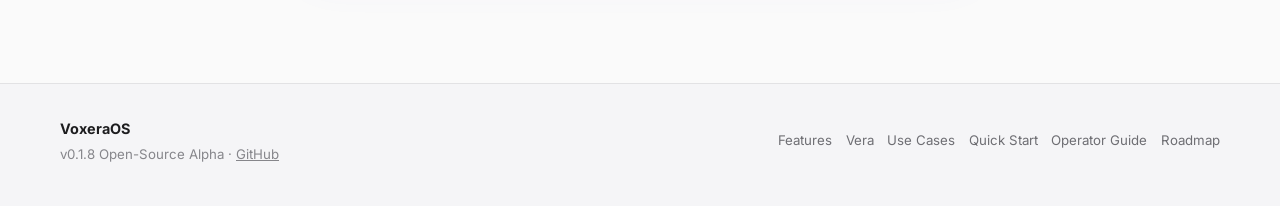
==== commit 39e1484c: "feat(site): update voxeraos.ca for open-source alpha launch (v0.1.8) Replace invite-only/waitlist me" ====
--- a/index.html
+++ b/index.html
@@ -3,8 +3,12 @@
 <head>
   <meta charset="UTF-8" />
   <meta name="viewport" content="width=device-width, initial-scale=1.0" />
-  <meta name="description" content="VoxeraOS — a governed AI execution runtime. Natural language becomes durable queue jobs. Every action is policy-checked, approval-gated, and artifact-backed. v0.1.7, invite only." />
-  <title>VoxeraOS — Governed AI Execution Runtime</title>
+  <meta name="description" content="VoxeraOS — an open-source governed AI execution runtime. Natural language becomes durable queue jobs. Every action is policy-checked, approval-gated, and artifact-backed. v0.1.8 open-source alpha." />
+  <meta property="og:title" content="VoxeraOS — Open-Source Governed AI Execution Runtime" />
+  <meta property="og:description" content="Open-source alpha. Vera reasons and plans. VoxeraOS governs execution. Policy-checked, approval-gated, artifact-backed. A one-person evenings/weekends project — real framework, real demo, still evolving." />
+  <meta property="og:type" content="website" />
+  <meta property="og:url" content="https://voxeraos.ca" />
+  <title>VoxeraOS — Open-Source Governed AI Execution Runtime</title>
   <link rel="preconnect" href="https://fonts.googleapis.com">
   <link rel="preconnect" href="https://fonts.gstatic.com" crossorigin>
   <link href="https://fonts.googleapis.com/css2?family=Inter:ital,wght@0,300;0,400;0,500;0,600;0,700;0,800;0,900;1,400&family=JetBrains+Mono:wght@400;500&display=swap" rel="stylesheet">
@@ -30,7 +34,7 @@
         <a href="docs.html">Operator Guide</a>
         <a href="roadmap.html">Roadmap</a>
       </nav>
-      <a class="btn-nav-cta" href="#waitlist">Request Invite</a>
+      <a class="btn-nav-cta" href="https://github.com/SeedOfEvil/VoxeraOS">Get on GitHub</a>
     </div>
   </header>
 
@@ -40,20 +44,20 @@
     <section class="v2-hero container">
       <div class="v2-invite-badge reveal">
         <span class="pulse-dot"></span>
-        v0.1.7 Early Alpha · Invite Only · Open Source Soon
+        v0.1.8 Open-Source Alpha · Available Now on GitHub
       </div>
       <h1 class="v2-headline reveal delay-1">
         AI that reasons with you.<br>
         <span class="gradient-text">Execution that stays governed.</span>
       </h1>
       <p class="v2-lede reveal delay-2">
-        VoxeraOS is a governed execution layer for AI — still early, built intentionally.<br class="br-lg">
-        Vera handles conversational reasoning and guidance. Real actions pass through VoxeraOS: policy-checked, approval-gated, artifact-backed.<br class="br-lg">
-        Currently invite-only. Open-source public release coming soon.
+        VoxeraOS is an open-source governed execution layer for AI — still alpha, built intentionally.<br class="br-lg">
+        Vera handles conversational reasoning and planning. Real actions pass through VoxeraOS: policy-checked, approval-gated, artifact-backed.<br class="br-lg">
+        A one-person evenings/weekends project. Real framework, real end-to-end demo, still evolving.
       </p>
       <div class="v2-cta-row reveal delay-3">
-        <a class="btn btn-primary btn-lg" href="#waitlist">Request Invite</a>
-        <a class="btn btn-ghost btn-lg" href="roadmap.html">Architecture &amp; Roadmap</a>
+        <a class="btn btn-primary btn-lg" href="https://github.com/SeedOfEvil/VoxeraOS">Get VoxeraOS on GitHub</a>
+        <a class="btn btn-ghost btn-lg" href="quickstart.html">Quick Start</a>
         <a class="btn btn-outline btn-lg" href="features.html">How It Works</a>
       </div>
     </section>
@@ -180,7 +184,7 @@
           <p class="v2-stack-title">Built on</p>
           <div class="v2-stack-row"><span>Runtime</span><strong>Python 3.10+</strong></div>
           <div class="v2-stack-row"><span>Interface</span><strong>CLI + Web Panel</strong></div>
-          <div class="v2-stack-row"><span>AI Provider</span><strong>OpenRouter <span style="font-weight:400;font-size:.78rem;color:var(--text-ter)">(finalized path today)</span></strong></div>
+          <div class="v2-stack-row"><span>AI Provider</span><strong>OpenRouter <span style="font-weight:400;font-size:.78rem;color:var(--text-ter)">(officially tested path · Gemini 3 Flash minimum)</span></strong></div>
           <div class="v2-stack-row"><span>Isolation</span><strong>Rootless containers</strong></div>
         </div>
         <p style="margin-top:1.2rem;font-size:.84rem;color:var(--text-ter);text-align:center">
@@ -192,28 +196,28 @@
     <!-- ─── Progress — Shipped / Next / Coming ─────────────────────────── -->
     <section class="container v2-section">
       <div class="v2-section-intro reveal">
-        <p class="v2-label">Progress · v0.1.7</p>
+        <p class="v2-label">Progress · v0.1.8</p>
         <h2 class="v2-section-title">Where we are, where we're going.</h2>
-        <p class="v2-section-sub">Stability before scale. Operator trust before expanding capabilities. This is early alpha — built intentionally, iterated openly.</p>
+        <p class="v2-section-sub">Stability before scale. Operator trust before expanding capabilities. This is open-source alpha — built intentionally, iterated openly.</p>
       </div>
       <div class="progress-track stagger-children">
         <article class="progress-card shipped reveal">
           <span class="progress-badge shipped-badge">
             <span class="pulse-dot" style="width:5px;height:5px"></span>
-            Built in v0.1.7
+            Current · v0.1.8
           </span>
-          <h3>Governed execution, visibility, and baseline recovery</h3>
-          <p>Durable queue lifecycle, approval gates, artifact-backed outcomes, operator panel health, hygiene tools, input guardrails, and baseline recovery and quarantine surfaces.</p>
+          <h3>Open-source alpha with governed execution and Vera v1</h3>
+          <p>Durable queue lifecycle, approval gates, artifact-backed outcomes, operator panel, baseline recovery, and the most stable Vera so far. Available now on GitHub.</p>
         </article>
         <article class="progress-card next-up reveal">
-          <span class="progress-badge next-badge">Next up</span>
-          <h3>Recovery Inspector UI</h3>
-          <p>A richer dedicated panel view for inspecting recovery sessions, reviewing quarantined items, and downloading incident bundles — building on the baseline recovery already in v0.1.7.</p>
+          <span class="progress-badge next-badge">Next directions</span>
+          <h3>Hardening and operator experience</h3>
+          <p>Richer recovery inspection, degradation-aware runtime, and broader operator tooling. Broad direction — details will evolve.</p>
         </article>
         <article class="progress-card coming reveal">
-          <span class="progress-badge coming-badge">Coming after</span>
-          <h3>Long-run resilience</h3>
-          <p>Degradation-aware runtime, intelligent backoff when providers struggle, and clear shutdown context in health surfaces.</p>
+          <span class="progress-badge coming-badge">On the horizon</span>
+          <h3>Voice-first and AI-first expansion</h3>
+          <p>Voice loop, signed skills, and platform expansion. These are directional — the specifics will be shaped by what the project learns along the way.</p>
         </article>
       </div>
       <p style="text-align:center;margin-top:1.5rem">
@@ -225,8 +229,8 @@
     <section class="container v2-section">
       <div class="v2-section-intro reveal">
         <p class="v2-label">The story so far</p>
-        <h2 class="v2-section-title">Built as a one-person project. Becoming a product.</h2>
-        <p class="v2-section-sub">VoxeraOS started as a proof of concept — one person, evenings and weekends, exploring what's missing from AI systems today. It's now evolving into a real product, but it's still early. v0.1.7 is working alpha software, not a finished platform.</p>
+        <h2 class="v2-section-title">Built as a one-person project. Now open source.</h2>
+        <p class="v2-section-sub">VoxeraOS started as a proof of concept — one person, evenings and weekends, exploring what's missing from AI systems today. It's now an open-source alpha with a real framework and working end-to-end demo. v0.1.8 is working alpha software, not a finished platform. Some implementations are still rough around the edges.</p>
       </div>
       <div class="does-grid stagger-children">
         <article class="does-card reveal">
@@ -241,34 +245,34 @@
         </article>
         <article class="does-card reveal">
           <div class="does-icon green">🌱</div>
-          <h3>Growing into a product</h3>
-          <p>The proof of concept works. Now the focus is on hardening, documentation, and preparing for public release. Contributors and early users should expect active iteration.</p>
-        </article>
-      </div>
-    </section>
-
-    <!-- ─── Open Source Direction ──────────────────────────────────────── -->
-    <section class="container v2-section">
-      <div class="v2-section-intro reveal">
-        <p class="v2-label">Open source direction</p>
-        <h2 class="v2-section-title">Opening up. Soon, not yet.</h2>
-        <p class="v2-section-sub">VoxeraOS is being shaped as an open-source product. The public release is coming soon — but the project remains invite-only today while a few pieces are still being finalized.</p>
+          <h3>Open source and evolving</h3>
+          <p>The framework works. The end-to-end demo is real. Many things will change over time. Try it, inspect it, report back — contributions and feedback are welcome.</p>
+        </article>
+      </div>
+    </section>
+
+    <!-- ─── Open Source & Provider Info ──────────────────────────────── -->
+    <section class="container v2-section">
+      <div class="v2-section-intro reveal">
+        <p class="v2-label">Open source · provider support</p>
+        <h2 class="v2-section-title">Open source now. Honest about what's tested.</h2>
+        <p class="v2-section-sub">VoxeraOS is open source and available on GitHub. The repo is the product — inspect it, run it, build on it. Here's what's tested and where things stand with provider support.</p>
       </div>
       <div class="does-grid stagger-children">
         <article class="does-card reveal">
           <div class="does-icon blue">🔓</div>
-          <h3>Open source is the direction</h3>
-          <p>Transparency, inspectability, collaboration, and trust. Open source isn't a marketing decision — it's how governed AI software should be built.</p>
-        </article>
-        <article class="does-card reveal">
-          <div class="does-icon purple">⏳</div>
-          <h3>Not open yet</h3>
-          <p>A few things are still being ironed out: documentation, packaging, and contributor guidelines. The public open-source release will happen when those are ready.</p>
-        </article>
-        <article class="does-card reveal">
-          <div class="does-icon green">🛣</div>
-          <h3>OpenRouter is the path today</h3>
-          <p>OpenRouter is the only finalized provider path in the current release. Other model and provider integrations are not yet the settled public story.</p>
+          <h3>Open source on GitHub</h3>
+          <p>The full codebase is public. Transparency, inspectability, and collaboration are how governed AI software should be built. Clone it, read it, try it.</p>
+        </article>
+        <article class="does-card reveal">
+          <div class="does-icon purple">🛣</div>
+          <h3>OpenRouter is the tested path</h3>
+          <p>OpenRouter is the only officially tested and fully built provider path so far. Gemini 3 Flash is the current minimum supported requirement. Other OpenRouter brains may work — try them and report back.</p>
+        </article>
+        <article class="does-card reveal">
+          <div class="does-icon green">🔧</div>
+          <h3>Some things are still rough</h3>
+          <p>This is alpha software from a one-person project. Some implementations are still rough around the edges. Some choices are transitional and will change. That's the honest state of things.</p>
         </article>
       </div>
     </section>
@@ -299,26 +303,22 @@
       </div>
     </section>
 
-    <!-- ─── Waitlist ───────────────────────────────────────────────────── -->
-    <section class="container v2-section" id="waitlist">
+    <!-- ─── Get Started ────────────────────────────────────────────────── -->
+    <section class="container v2-section" id="get-started">
       <div class="v2-waitlist reveal">
         <div class="v2-waitlist-badge">
           <span class="pulse-dot pulse-dot-lg"></span>
-          Invite Only · Public Opening Soon
-        </div>
-        <h2 class="v2-waitlist-title">Access is still private for now.</h2>
+          Open Source · Available Now
+        </div>
+        <h2 class="v2-waitlist-title">Get VoxeraOS.</h2>
         <p class="v2-waitlist-sub">
-          VoxeraOS is running a small private alpha while the product is being hardened for public release. Private invites are the current way in. The open-source public opening is coming soon — or <a class="inline-link" href="quickstart.html">go straight to Quick Start</a> if you already have access.
+          VoxeraOS is open source and available on GitHub right now. Clone the repo, follow the README, and run your first governed job in minutes. Feedback, issues, and contributions are welcome.
         </p>
-        <form class="v2-waitlist-form" id="waitlist-form">
-          <input
-            type="email" id="waitlist-email" name="email"
-            placeholder="your@email.com" required autocomplete="email"
-            aria-label="Email address for waitlist"
-          />
-          <button type="submit" class="btn btn-primary" id="waitlist-submit">Request Invite</button>
-        </form>
-        <p class="v2-waitlist-fine">No spam. No obligations. We'll reach out when your spot is ready.</p>
+        <div class="v2-cta-row" style="justify-content:center;margin-top:1.5rem">
+          <a class="btn btn-primary btn-lg" href="https://github.com/SeedOfEvil/VoxeraOS">View the Repo</a>
+          <a class="btn btn-ghost btn-lg" href="quickstart.html">Quick Start Guide</a>
+        </div>
+        <p class="v2-waitlist-fine">Open-source alpha · one-person project · still evolving</p>
       </div>
     </section>
 
@@ -328,7 +328,7 @@
     <div class="container">
       <div>
         <strong>VoxeraOS</strong>
-        <p>v0.1.7 Early Alpha · Invite Only · Open Source Soon</p>
+        <p>v0.1.8 Open-Source Alpha · <a href="https://github.com/SeedOfEvil/VoxeraOS" style="color:inherit;text-decoration:underline">GitHub</a></p>
       </div>
       <div class="footer-links">
         <a href="features.html">Features</a>
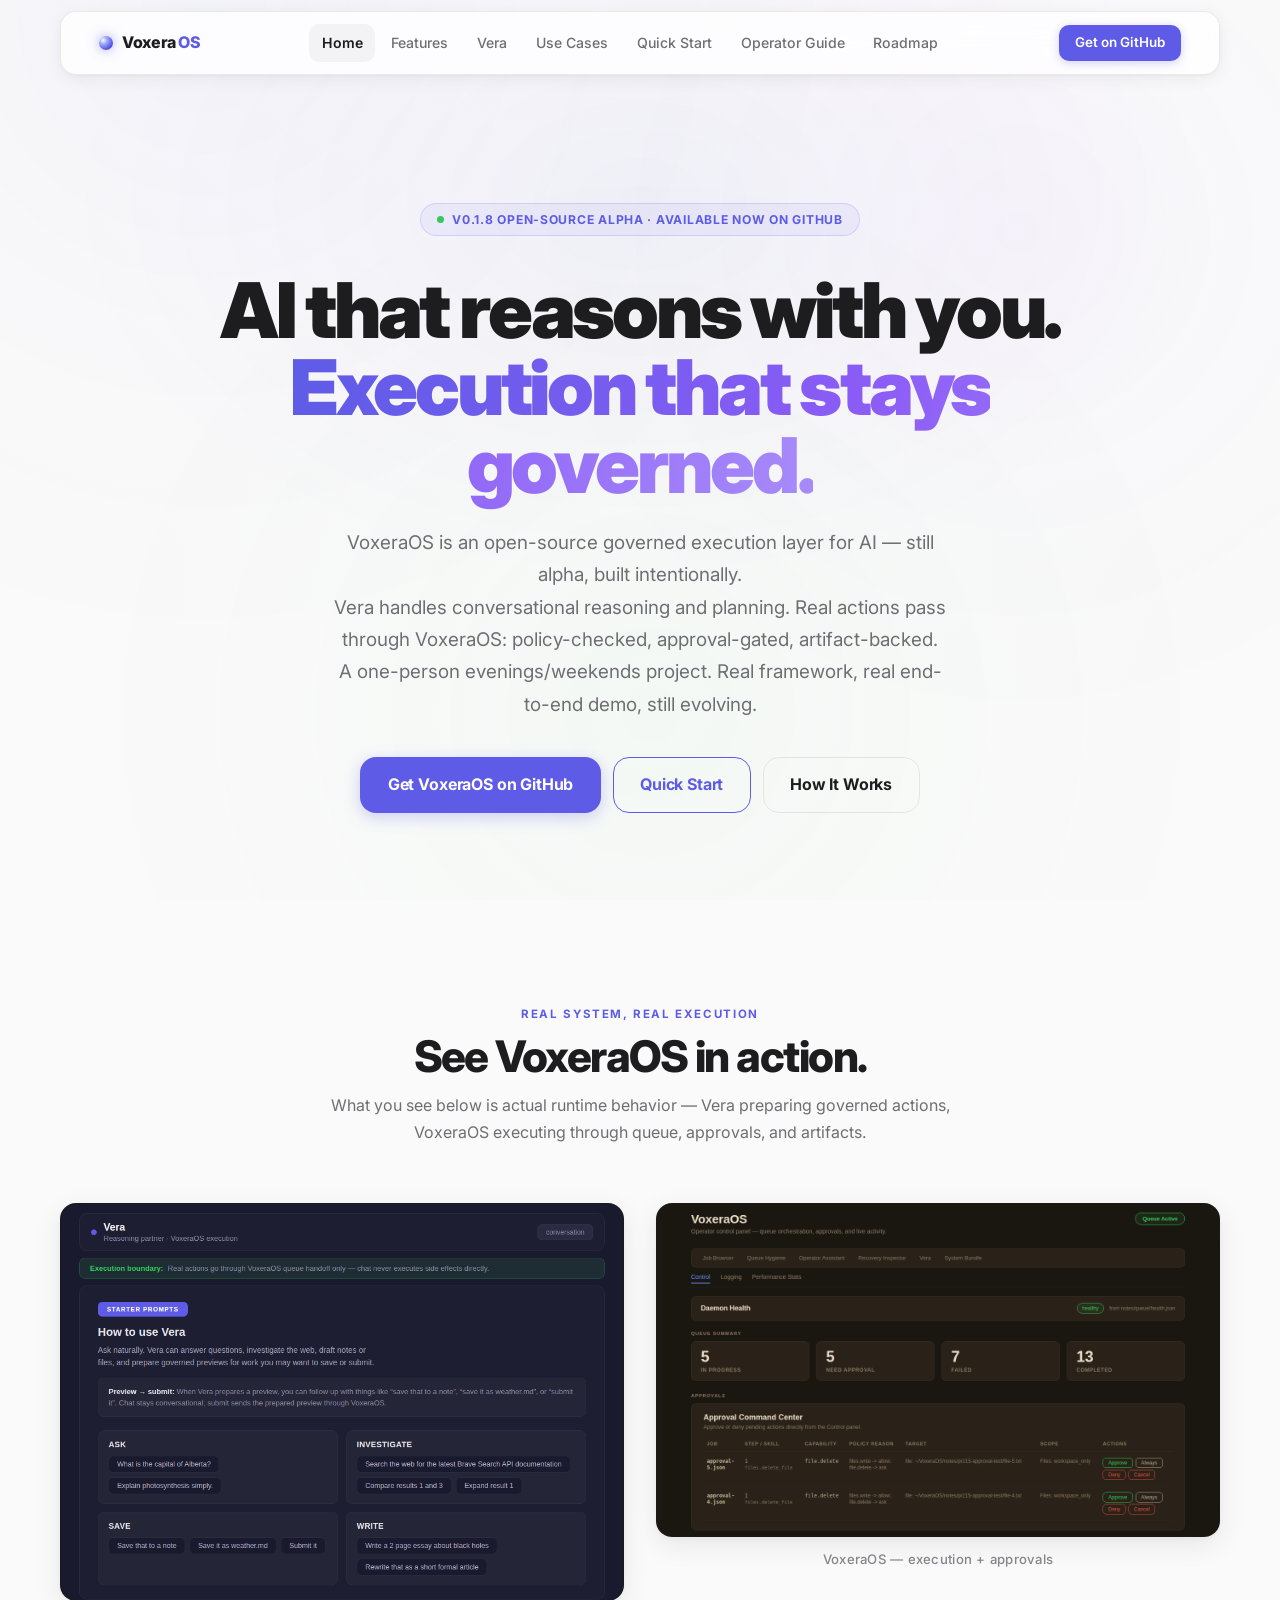
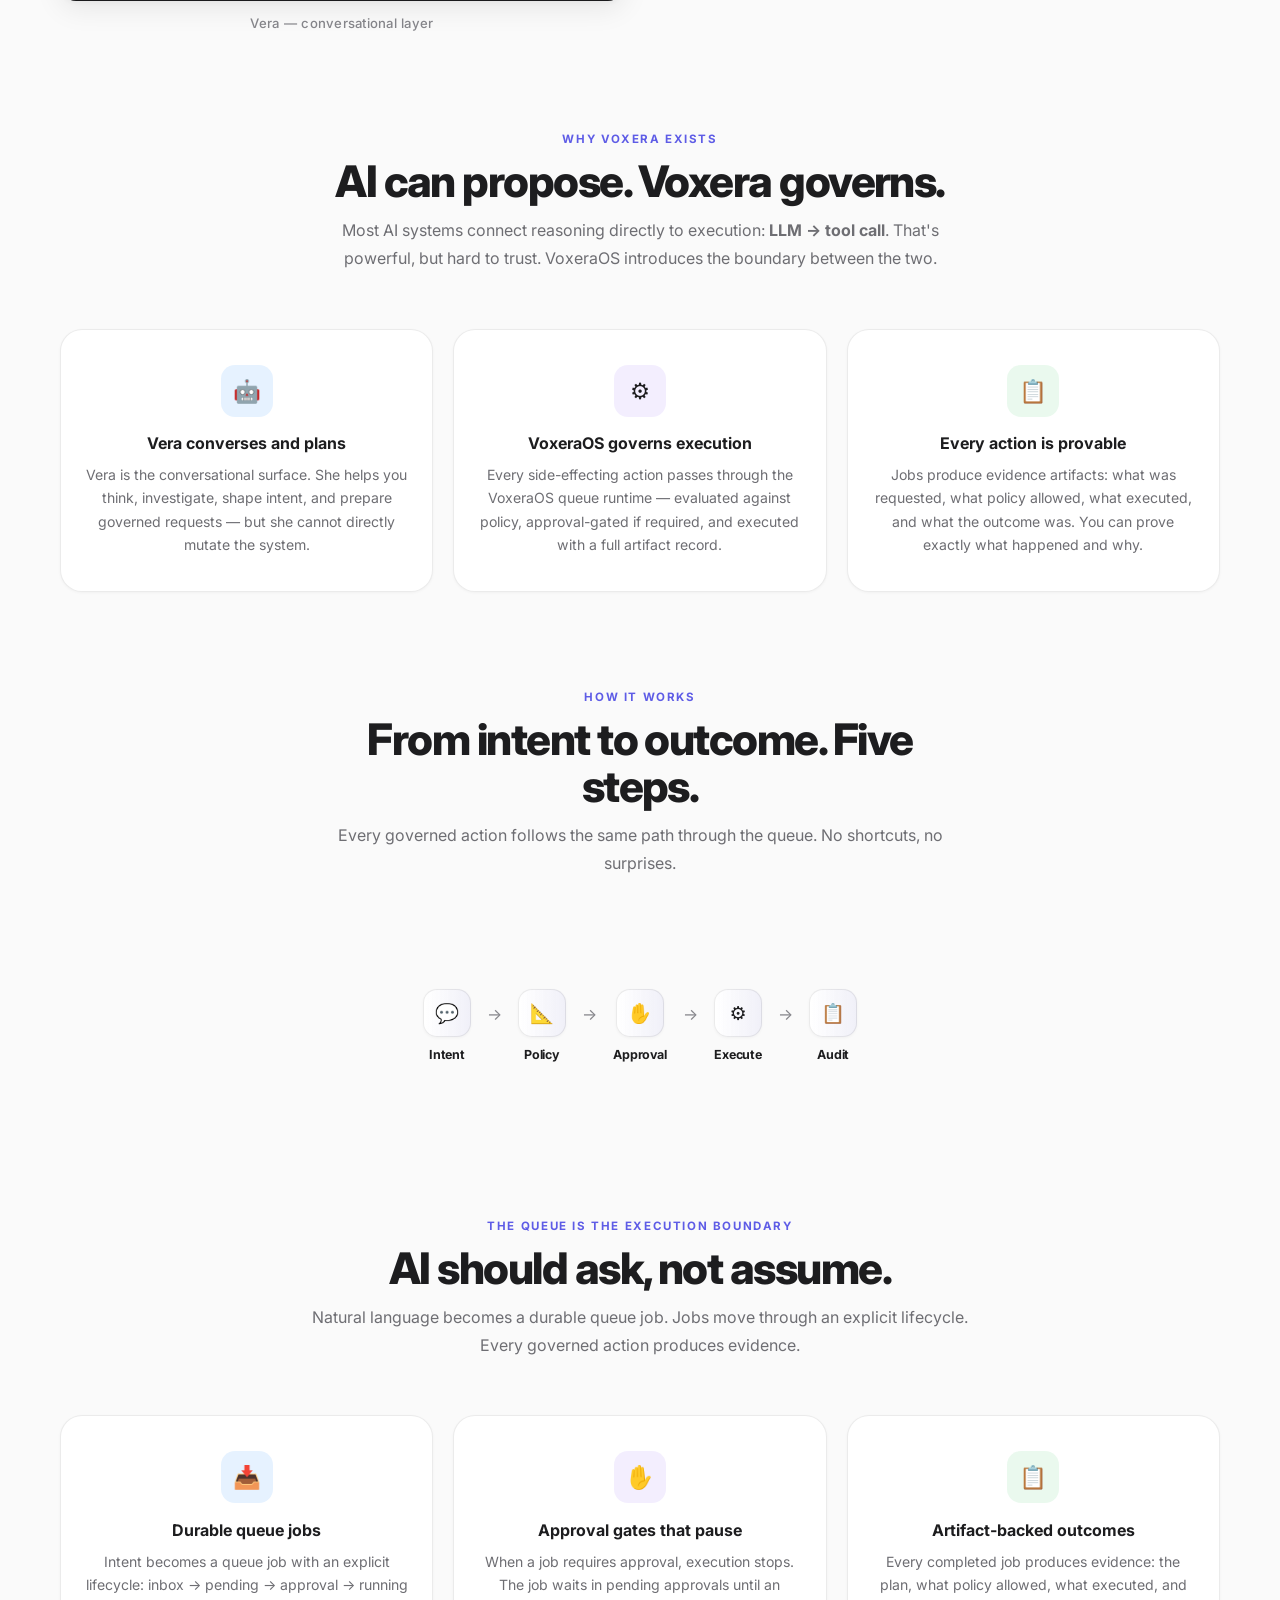
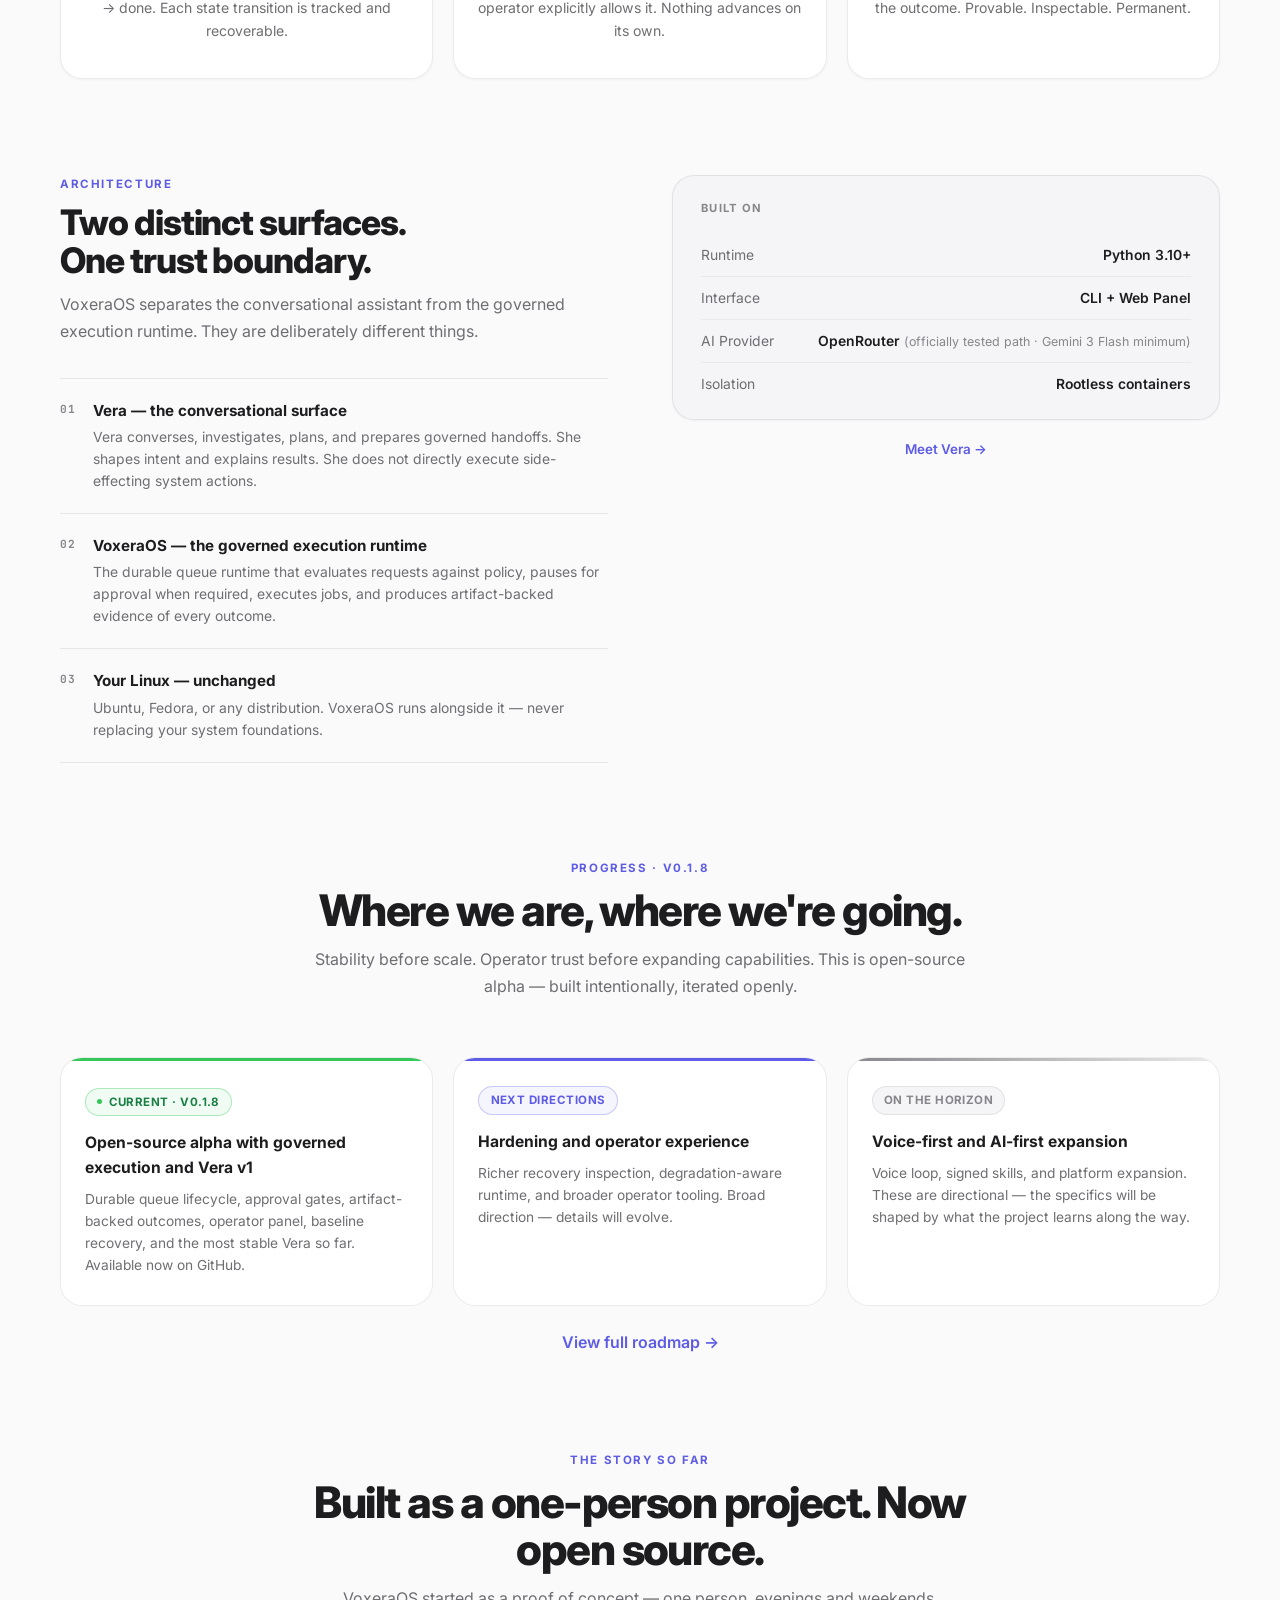
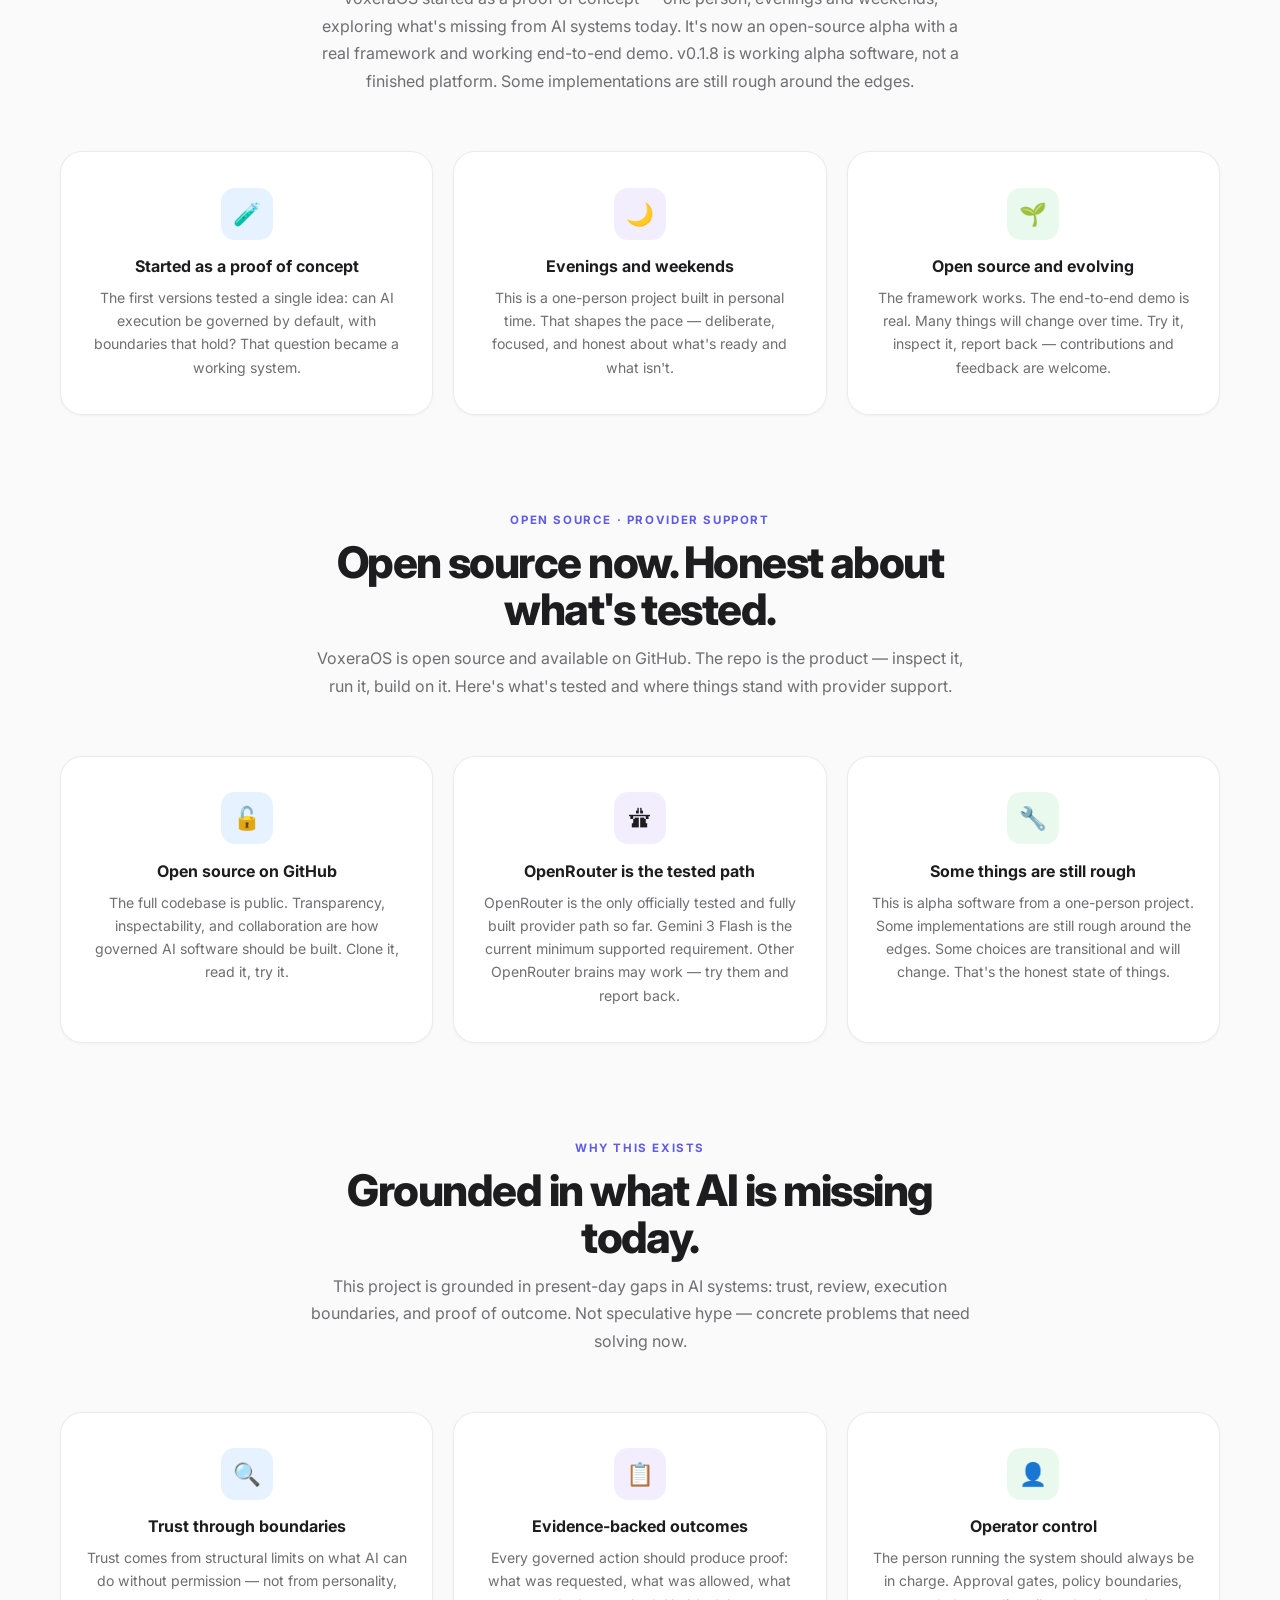
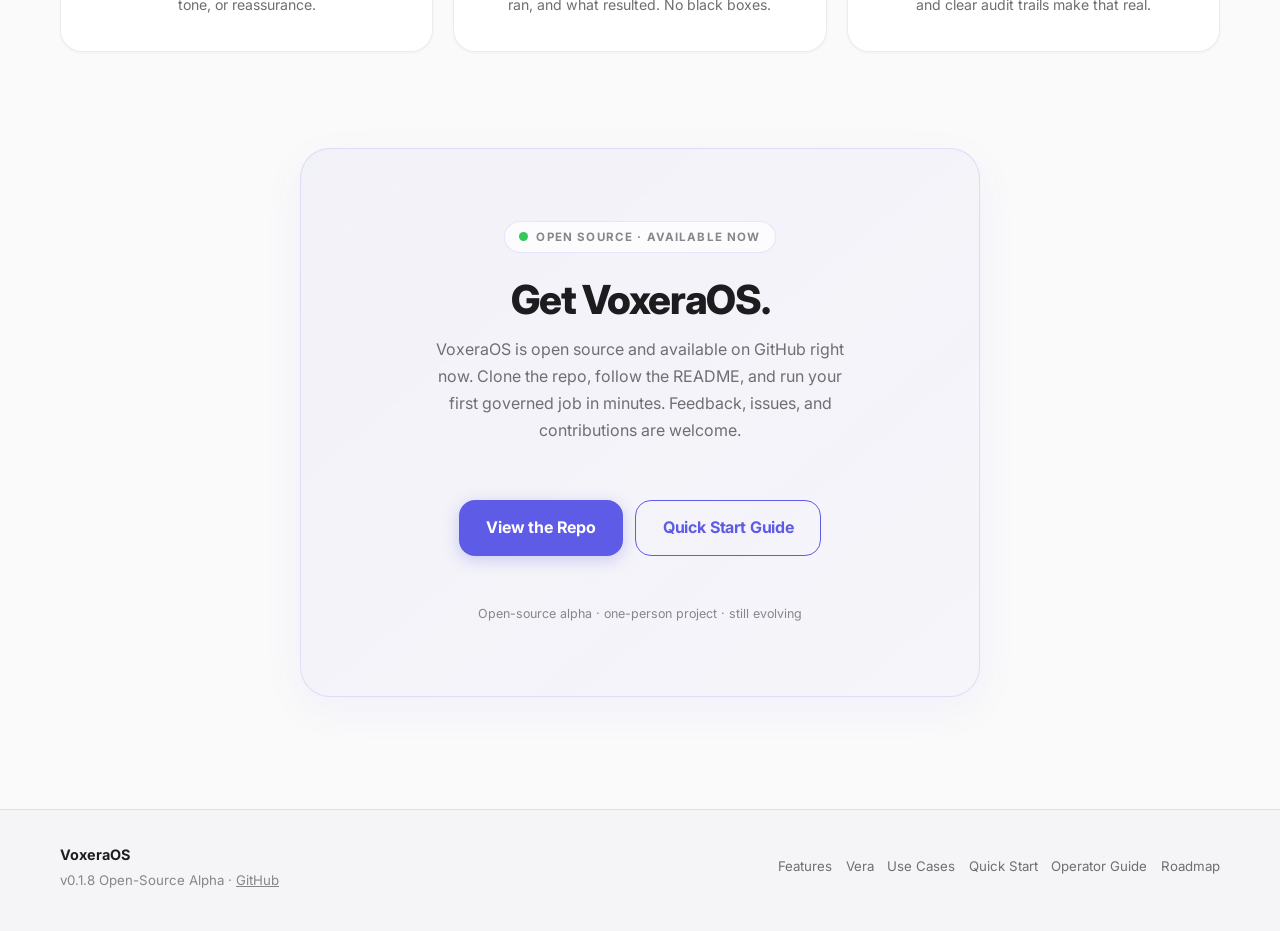
==== commit 50bb96a9: "feat(site): add product screenshots showcase section Add a "See VoxeraOS in action" section after th" ====
--- a/index.html
+++ b/index.html
@@ -62,6 +62,43 @@
       </div>
     </section>
 
+    <!-- ─── Product Screenshots ─────────────────────────────────────── -->
+    <section class="container v2-section">
+      <div class="v2-section-intro reveal">
+        <p class="v2-label">Real system, real execution</p>
+        <h2 class="v2-section-title">See VoxeraOS in action.</h2>
+        <p class="v2-section-sub">What you see below is actual runtime behavior — Vera preparing governed actions, VoxeraOS executing through queue, approvals, and artifacts.</p>
+      </div>
+      <div class="showcase-grid reveal delay-1">
+        <figure class="showcase-panel">
+          <div class="showcase-frame">
+            <img
+              src="assets/images/vera-interface.png"
+              alt="Vera interface showing conversational AI preparing actions with starter prompts for asking, investigating, saving, and writing"
+              class="showcase-img showcase-img-vera"
+              loading="lazy"
+              width="992"
+              height="700"
+            />
+          </div>
+          <figcaption class="showcase-caption">Vera — conversational layer</figcaption>
+        </figure>
+        <figure class="showcase-panel">
+          <div class="showcase-frame">
+            <img
+              src="assets/images/voxeraos-queue-panel.png"
+              alt="VoxeraOS control panel showing queue summary, approval command center, and execution state"
+              class="showcase-img showcase-img-panel"
+              loading="lazy"
+              width="1320"
+              height="780"
+            />
+          </div>
+          <figcaption class="showcase-caption">VoxeraOS — execution + approvals</figcaption>
+        </figure>
+      </div>
+    </section>
+
     <!-- ─── Why Voxera Exists ─────────────────────────────────────────── -->
     <section class="container v2-section">
       <div class="v2-section-intro reveal">
--- a/assets/css/main.css
+++ b/assets/css/main.css
@@ -1190,6 +1190,47 @@
   .workflow-arrow     { display: none; }
   .workflow            { gap: .25rem; }
   .workflow-step       { padding: .6rem .8rem; }
+}
+
+/* ─── Showcase / Product Screenshots ──────────────────────────────── */
+.showcase-grid {
+  display: grid;
+  grid-template-columns: 1fr 1fr;
+  gap: 2rem;
+  margin-top: 2.5rem;
+}
+.showcase-panel {
+  margin: 0;
+}
+.showcase-frame {
+  border-radius: var(--radius);
+  overflow: hidden;
+  border: 1px solid var(--line);
+  box-shadow: var(--shadow-md);
+  background: var(--bg-dark);
+  position: relative;
+}
+.showcase-img {
+  display: block;
+  width: 100%;
+  height: auto;
+  object-fit: cover;
+}
+/* Vera: conversational interface with starter prompts */
+.showcase-img-vera {
+  object-position: top center;
+}
+/* Panel: queue summary, health, and approval command center */
+.showcase-img-panel {
+  object-position: top center;
+}
+.showcase-caption {
+  margin-top: .75rem;
+  font-size: .82rem;
+  color: var(--text-ter);
+  text-align: center;
+  font-weight: 500;
+  letter-spacing: .02em;
 }
 
 @media (max-width: 720px) {
@@ -1224,4 +1265,5 @@
   .chip { font-size: .8rem; padding: .45rem .85rem; }
   .workflow { flex-direction: column; align-items: center; }
   .workflow-arrow { display: block; transform: rotate(90deg); padding-bottom: 0; margin: -.2rem 0; }
-}
+  .showcase-grid { grid-template-columns: 1fr; }
+}
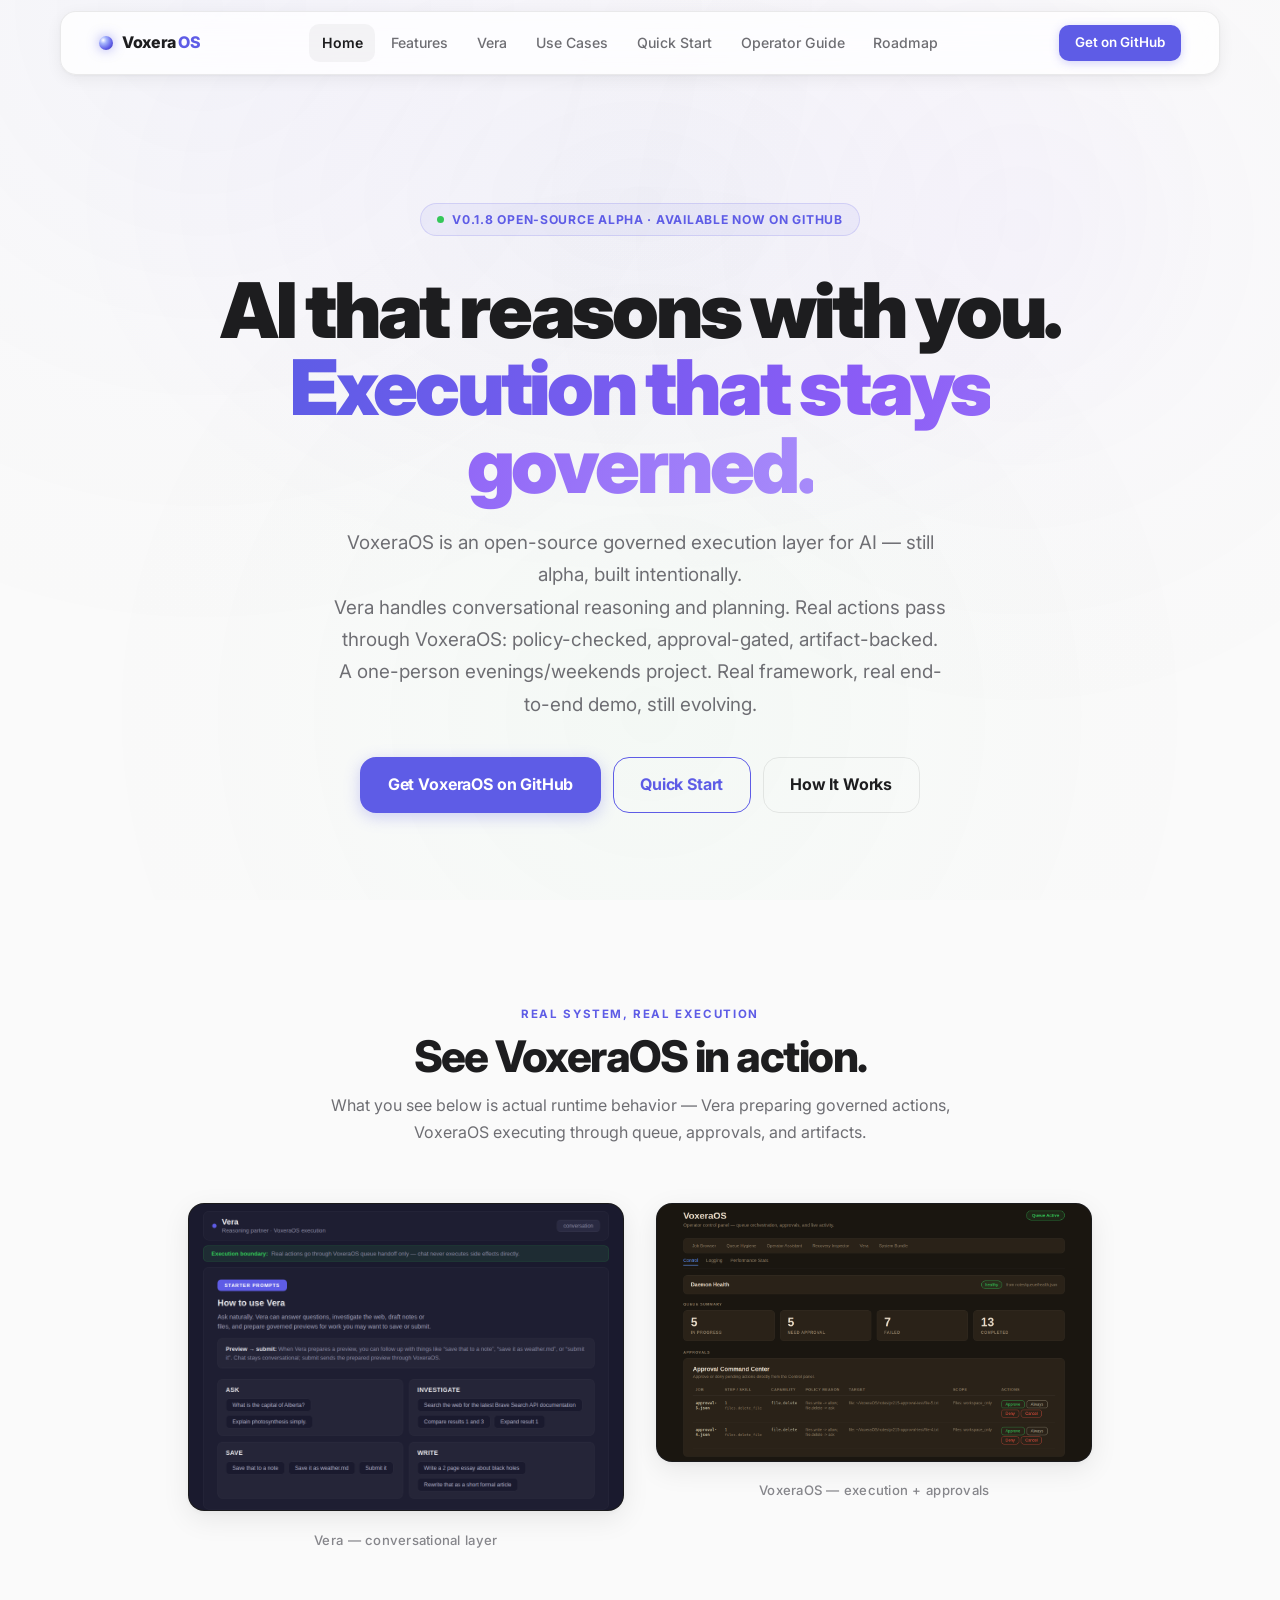
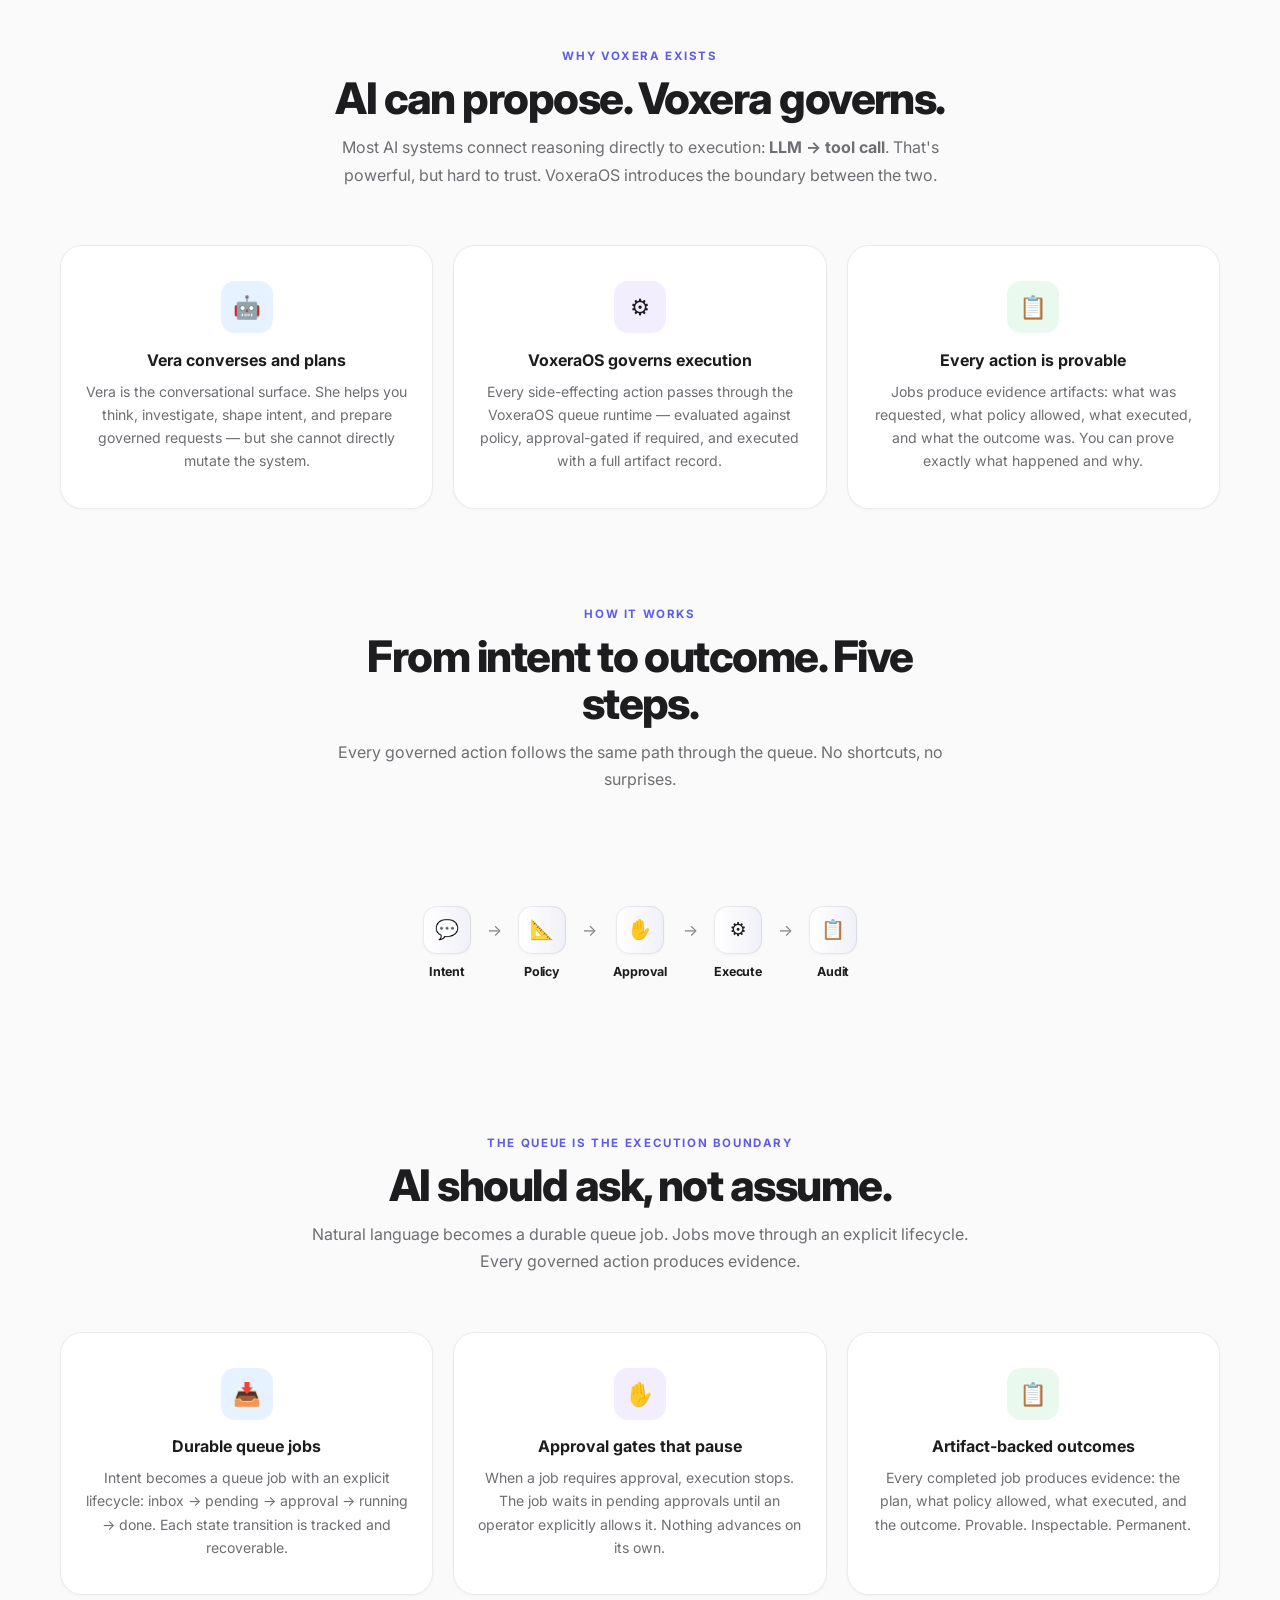
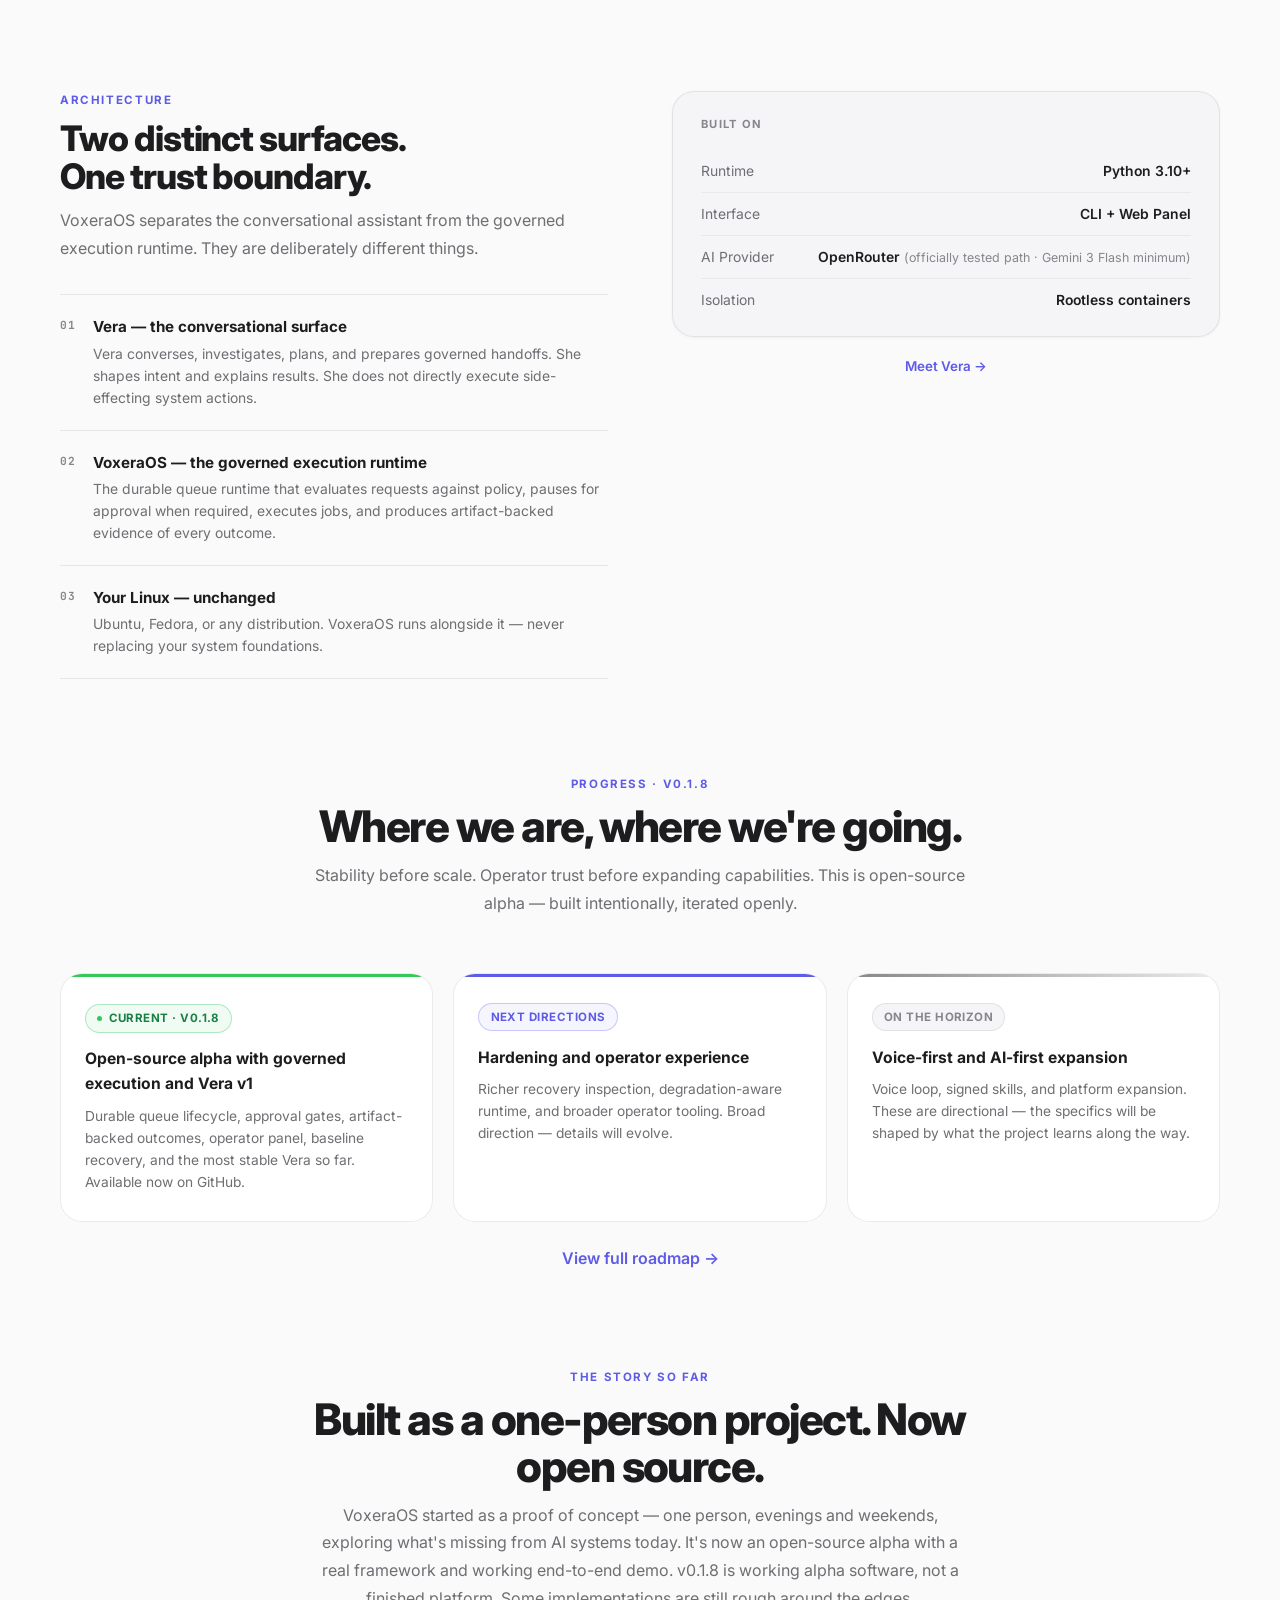
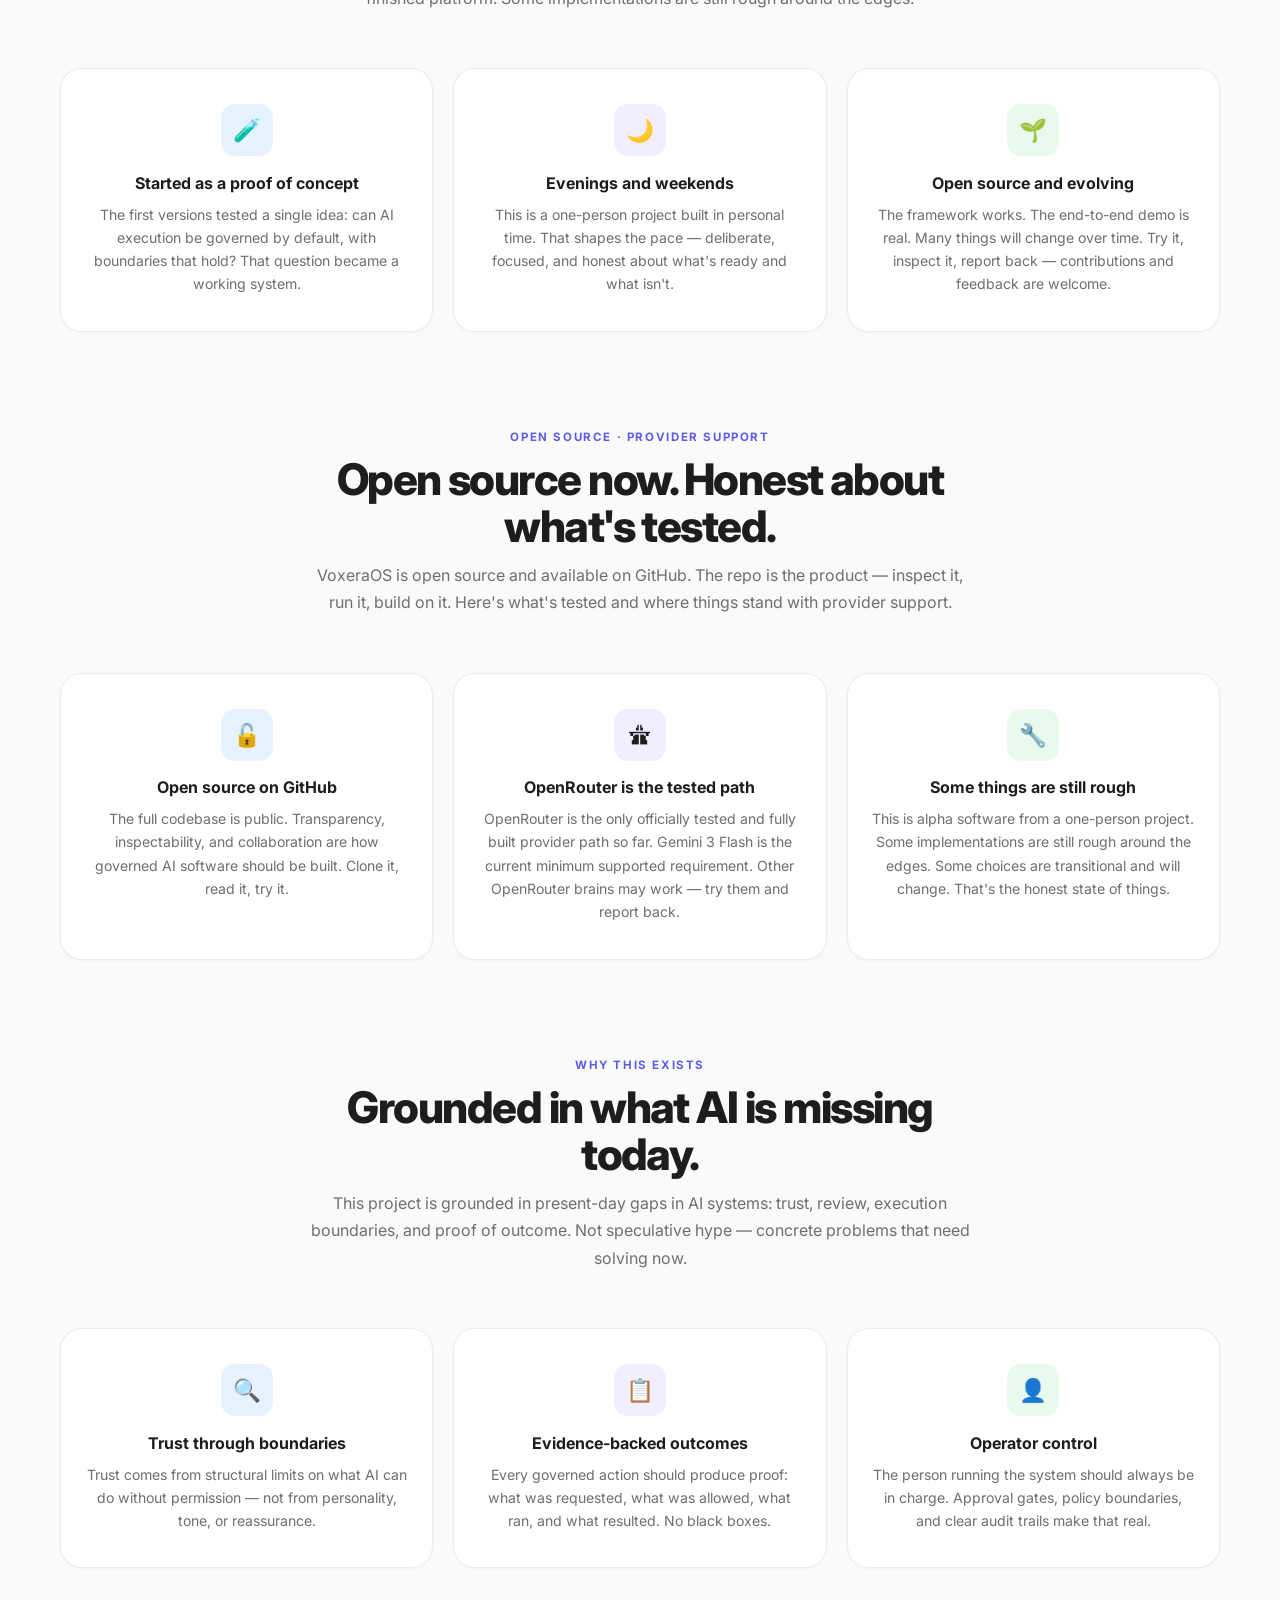
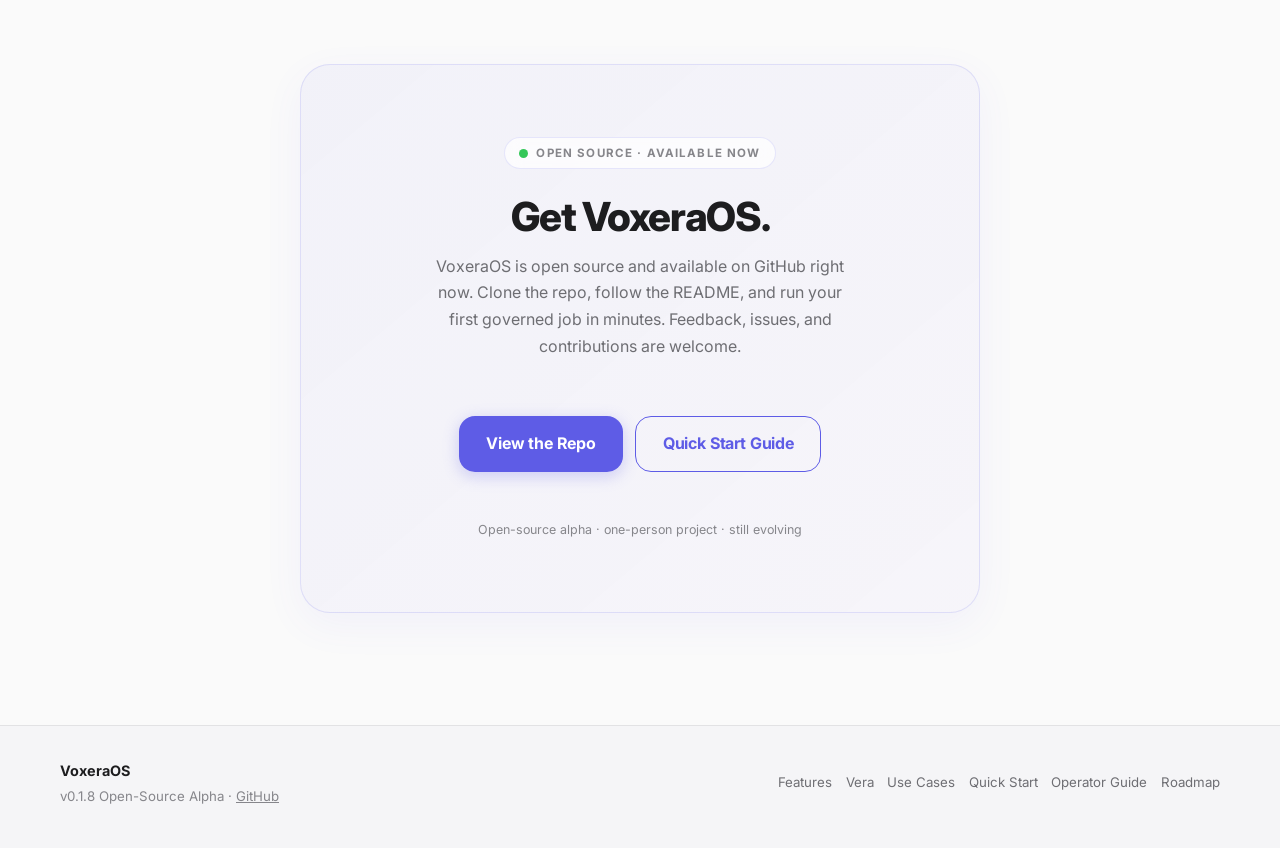
==== commit a21f01d2: "feat(site): enlarge product screenshots and add clickable lightbox viewer Increase screenshot grid w" ====
--- a/index.html
+++ b/index.html
@@ -71,7 +71,7 @@
       </div>
       <div class="showcase-grid reveal delay-1">
         <figure class="showcase-panel">
-          <div class="showcase-frame">
+          <button class="showcase-frame showcase-zoom-btn" type="button" aria-label="View full-size screenshot of Vera interface" data-lightbox-src="assets/images/vera-interface.png" data-lightbox-alt="Vera interface showing conversational AI preparing actions with starter prompts for asking, investigating, saving, and writing">
             <img
               src="assets/images/vera-interface.png"
               alt="Vera interface showing conversational AI preparing actions with starter prompts for asking, investigating, saving, and writing"
@@ -80,11 +80,11 @@
               width="992"
               height="700"
             />
-          </div>
+          </button>
           <figcaption class="showcase-caption">Vera — conversational layer</figcaption>
         </figure>
         <figure class="showcase-panel">
-          <div class="showcase-frame">
+          <button class="showcase-frame showcase-zoom-btn" type="button" aria-label="View full-size screenshot of VoxeraOS control panel" data-lightbox-src="assets/images/voxeraos-queue-panel.png" data-lightbox-alt="VoxeraOS control panel showing queue summary, approval command center, and execution state">
             <img
               src="assets/images/voxeraos-queue-panel.png"
               alt="VoxeraOS control panel showing queue summary, approval command center, and execution state"
@@ -93,7 +93,7 @@
               width="1320"
               height="780"
             />
-          </div>
+          </button>
           <figcaption class="showcase-caption">VoxeraOS — execution + approvals</figcaption>
         </figure>
       </div>
@@ -378,6 +378,12 @@
     </div>
   </footer>
 
+  <!-- Lightbox overlay for screenshot zoom -->
+  <div class="lightbox-overlay" id="lightbox" role="dialog" aria-modal="true" aria-label="Screenshot detail view" hidden>
+    <button class="lightbox-close" type="button" aria-label="Close image viewer">&times;</button>
+    <img class="lightbox-img" id="lightbox-img" src="" alt="" />
+  </div>
+
   <script src="assets/js/main.js" defer></script>
 </body>
 </html>
--- a/assets/css/main.css
+++ b/assets/css/main.css
@@ -1198,6 +1198,9 @@
   grid-template-columns: 1fr 1fr;
   gap: 2rem;
   margin-top: 2.5rem;
+  max-width: 78%;
+  margin-left: auto;
+  margin-right: auto;
 }
 .showcase-panel {
   margin: 0;
@@ -1231,6 +1234,83 @@
   text-align: center;
   font-weight: 500;
   letter-spacing: .02em;
+}
+
+/* Clickable screenshot buttons */
+.showcase-zoom-btn {
+  padding: 0;
+  font: inherit;
+  color: inherit;
+  cursor: pointer;
+  transition: transform .2s var(--ease), box-shadow .2s var(--ease);
+}
+.showcase-zoom-btn:hover {
+  transform: translateY(-2px);
+  box-shadow: var(--shadow-lg);
+}
+.showcase-zoom-btn:focus-visible {
+  outline: 2px solid var(--accent);
+  outline-offset: 4px;
+}
+
+/* ─── Lightbox ────────────────────────────────────────────────── */
+.lightbox-overlay {
+  position: fixed;
+  inset: 0;
+  z-index: 9999;
+  display: flex;
+  align-items: center;
+  justify-content: center;
+  background: rgba(0, 0, 0, .82);
+  backdrop-filter: blur(8px);
+  -webkit-backdrop-filter: blur(8px);
+  opacity: 0;
+  visibility: hidden;
+  transition: opacity .25s var(--ease), visibility .25s;
+  padding: 2rem;
+}
+.lightbox-overlay.is-active {
+  opacity: 1;
+  visibility: visible;
+}
+.lightbox-img {
+  max-width: 92vw;
+  max-height: 90vh;
+  width: auto;
+  height: auto;
+  border-radius: var(--radius);
+  box-shadow: 0 20px 60px rgba(0, 0, 0, .4);
+  transform: scale(.92);
+  transition: transform .3s var(--ease-out);
+}
+.lightbox-overlay.is-active .lightbox-img {
+  transform: scale(1);
+}
+.lightbox-close {
+  position: absolute;
+  top: 1.25rem;
+  right: 1.5rem;
+  width: 2.5rem;
+  height: 2.5rem;
+  display: flex;
+  align-items: center;
+  justify-content: center;
+  background: rgba(255, 255, 255, .12);
+  border: 1px solid rgba(255, 255, 255, .18);
+  border-radius: 50%;
+  color: #fff;
+  font-size: 1.4rem;
+  line-height: 1;
+  cursor: pointer;
+  transition: background .15s;
+  padding: 0;
+}
+.lightbox-close:hover {
+  background: rgba(255, 255, 255, .22);
+}
+.lightbox-close:focus-visible {
+  outline: 2px solid #fff;
+  outline-offset: 2px;
 }
 
 @media (max-width: 720px) {
@@ -1265,5 +1345,5 @@
   .chip { font-size: .8rem; padding: .45rem .85rem; }
   .workflow { flex-direction: column; align-items: center; }
   .workflow-arrow { display: block; transform: rotate(90deg); padding-bottom: 0; margin: -.2rem 0; }
-  .showcase-grid { grid-template-columns: 1fr; }
-}
+  .showcase-grid { grid-template-columns: 1fr; max-width: 100%; }
+}
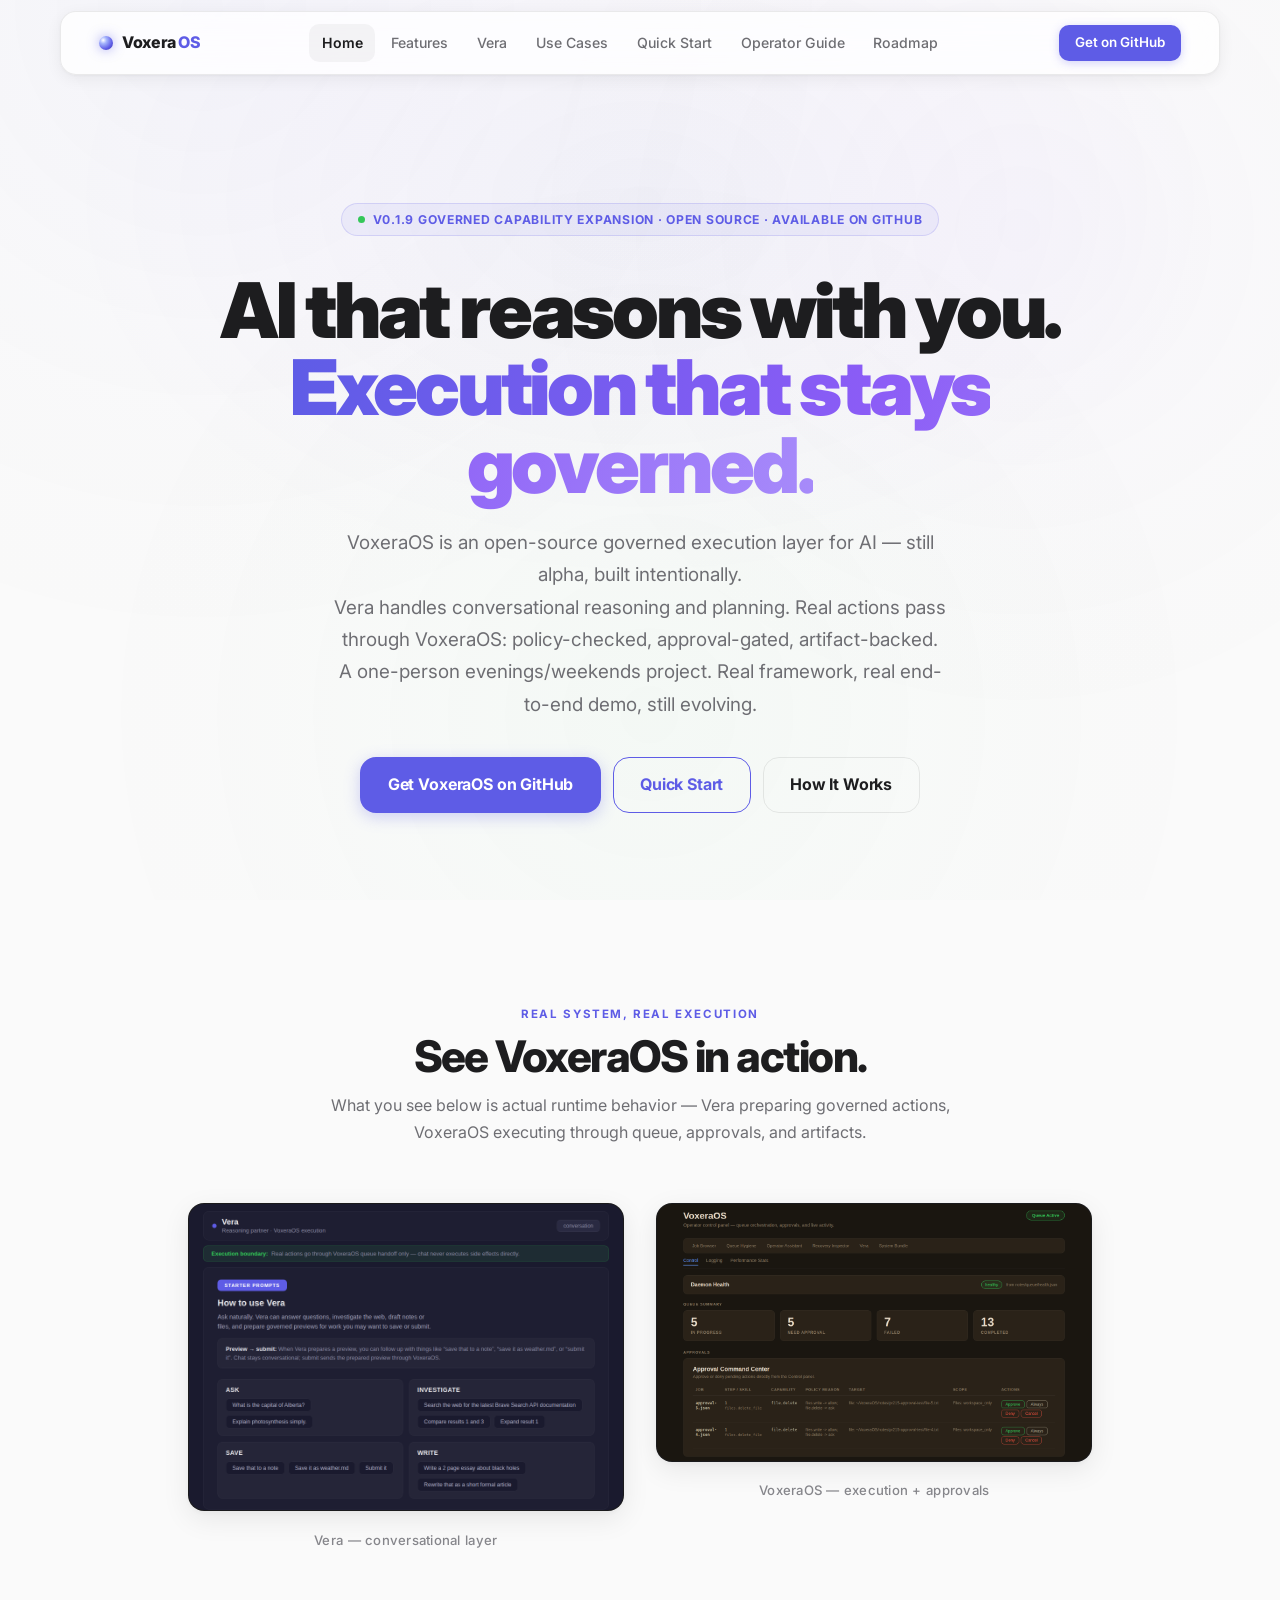
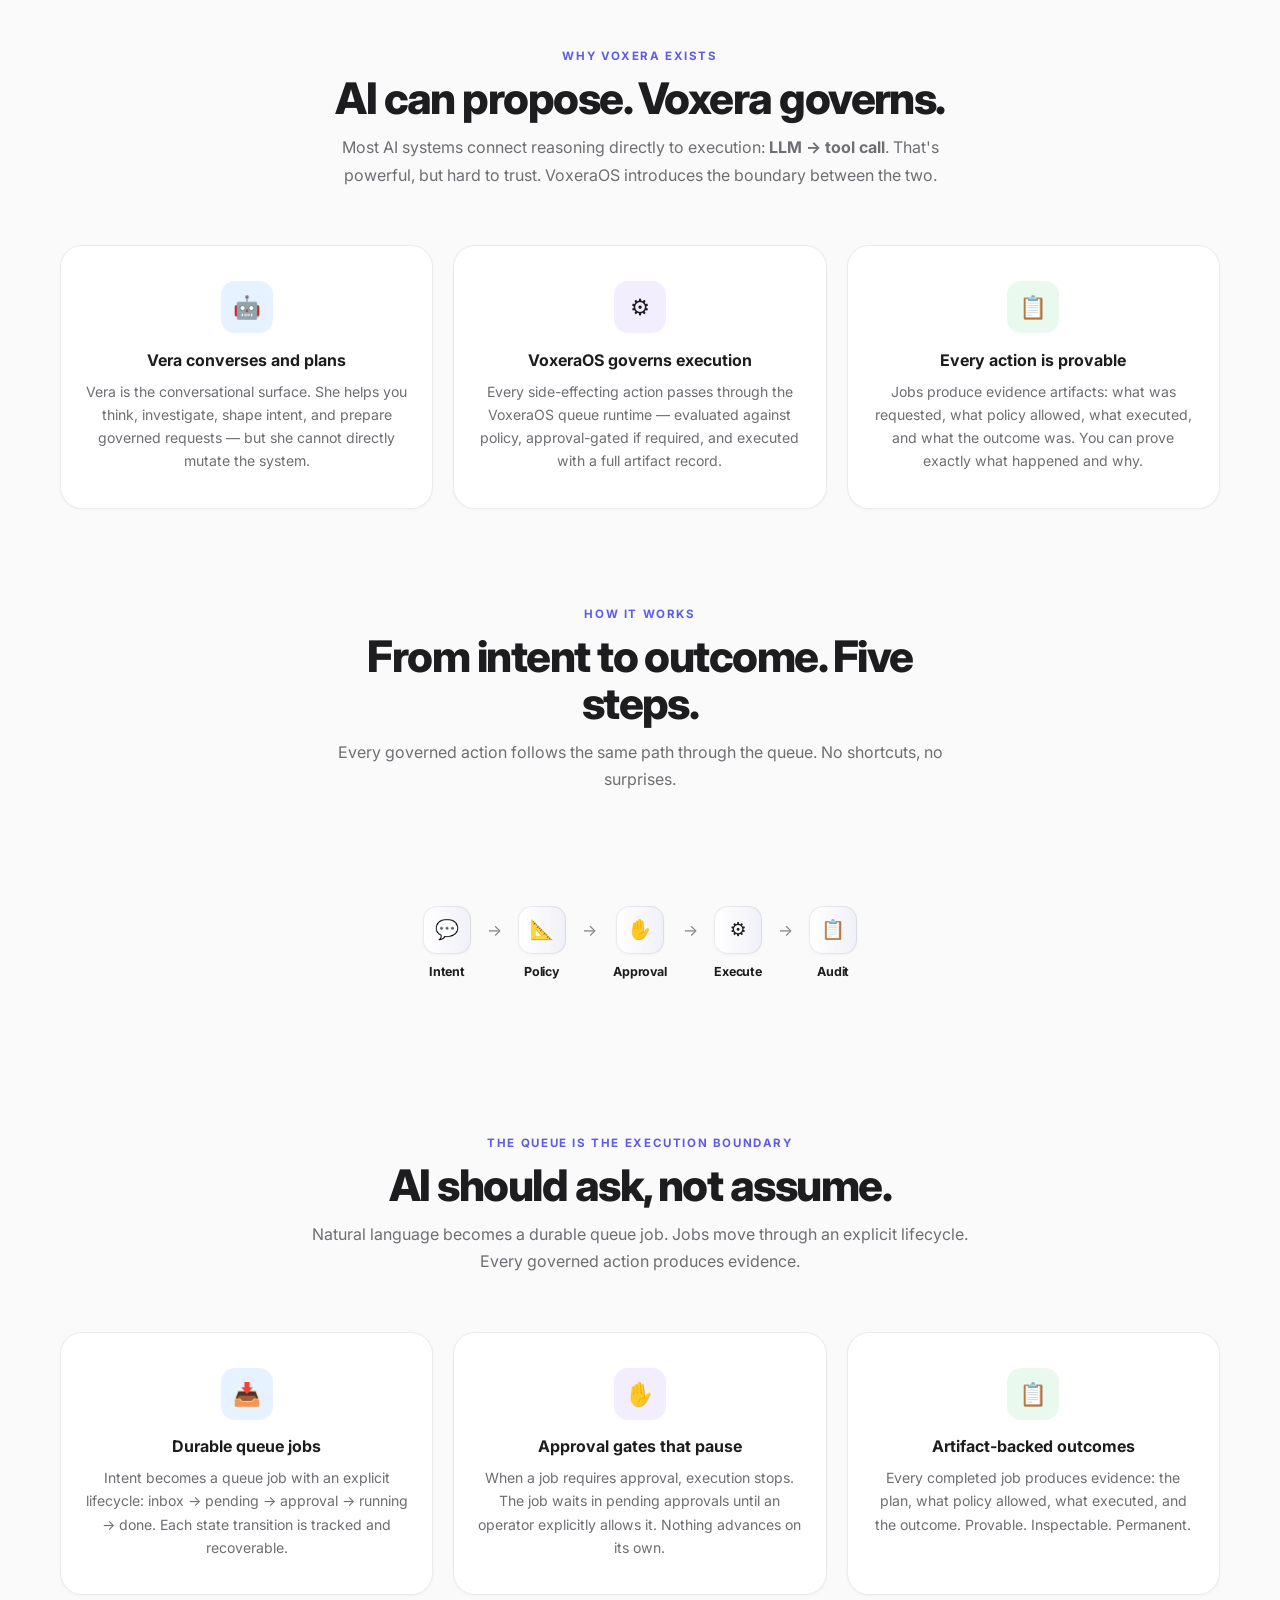
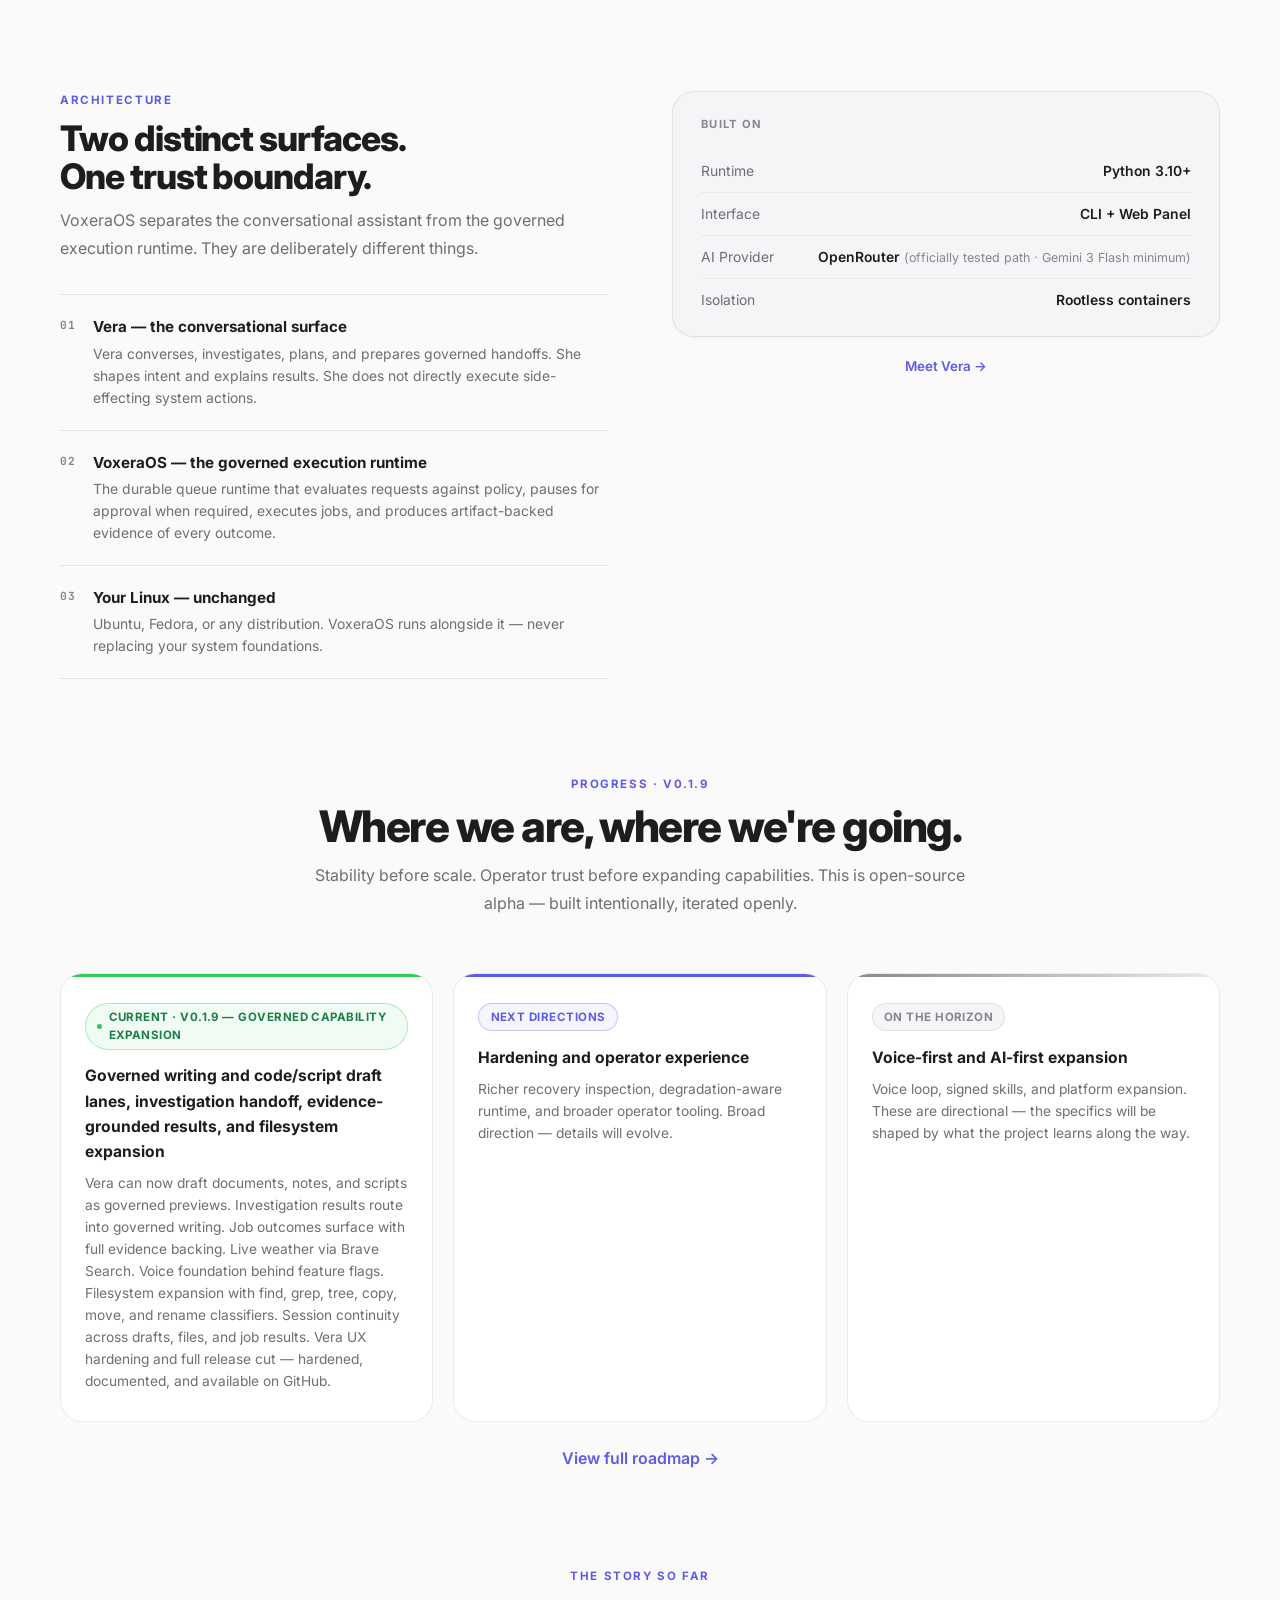
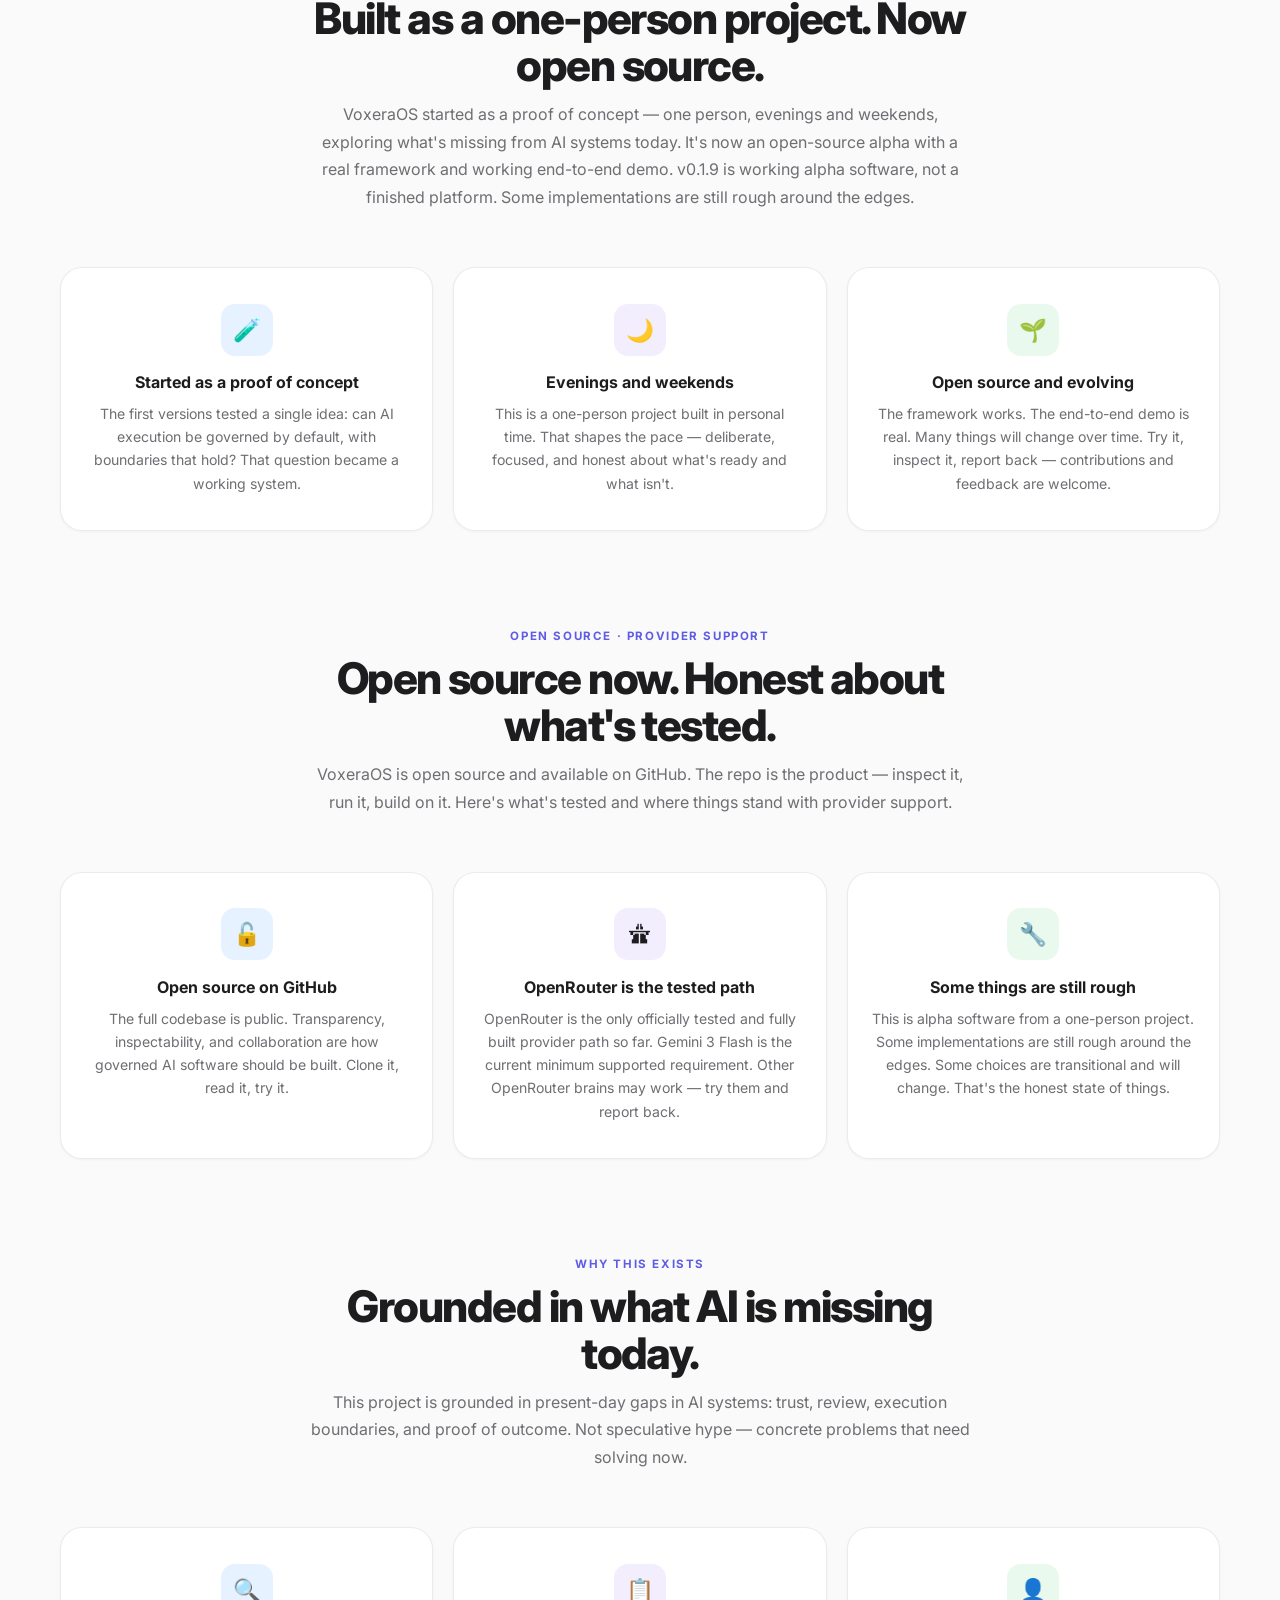
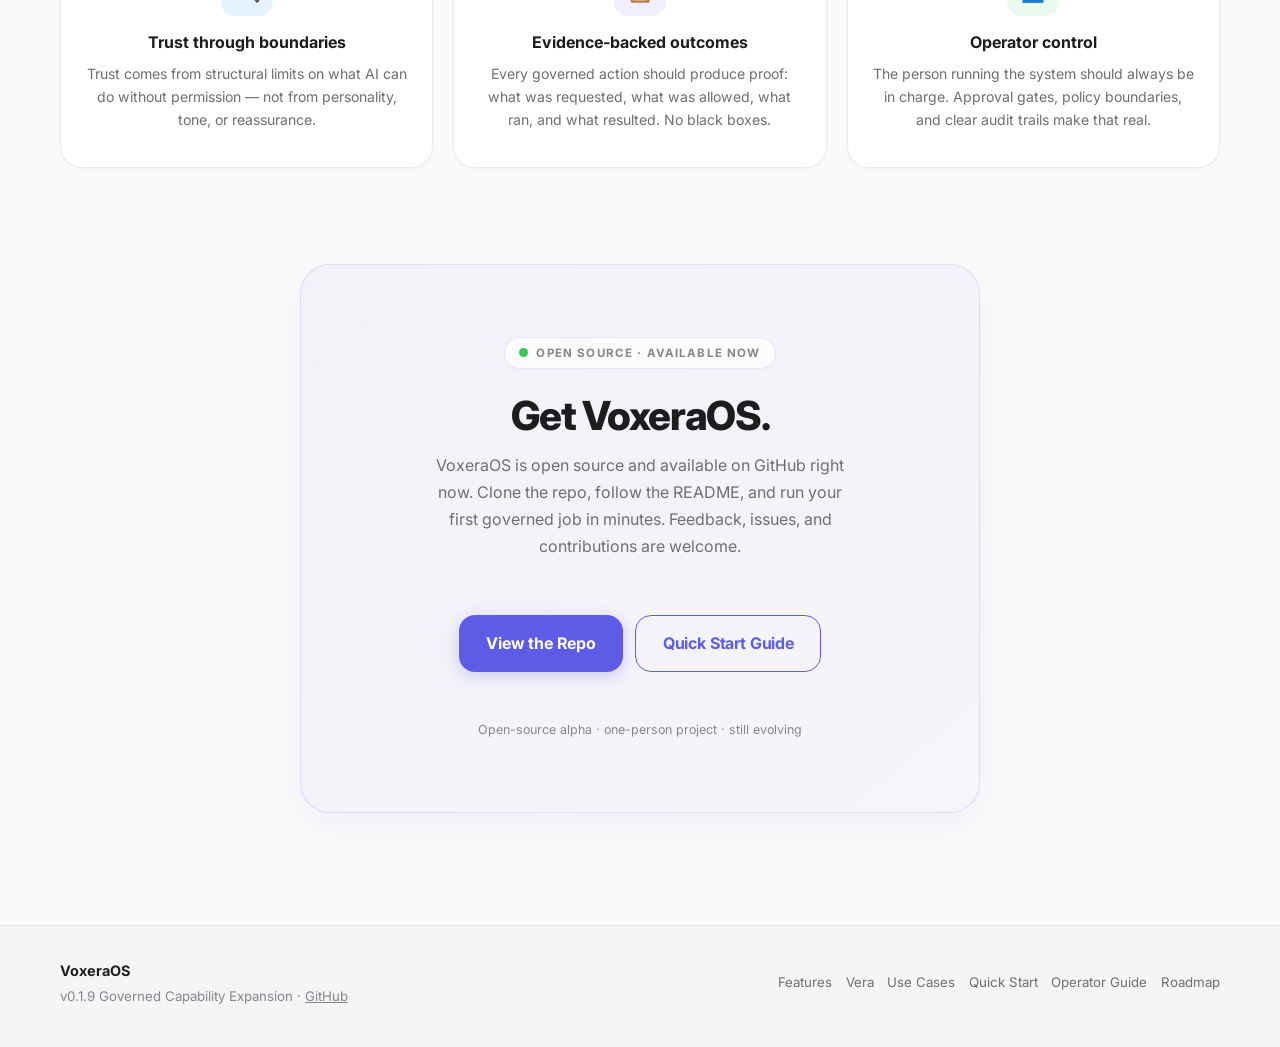
==== commit de8cd44f: "Update website to v0.1.9 Governed Capability Expansion Replace all v0.1.8 references with v0.1.9 acr" ====
--- a/index.html
+++ b/index.html
@@ -3,7 +3,7 @@
 <head>
   <meta charset="UTF-8" />
   <meta name="viewport" content="width=device-width, initial-scale=1.0" />
-  <meta name="description" content="VoxeraOS — an open-source governed AI execution runtime. Natural language becomes durable queue jobs. Every action is policy-checked, approval-gated, and artifact-backed. v0.1.8 open-source alpha." />
+  <meta name="description" content="VoxeraOS — an open-source governed AI execution runtime. Natural language becomes durable queue jobs. Every action is policy-checked, approval-gated, and artifact-backed. v0.1.9 Governed Capability Expansion." />
   <meta property="og:title" content="VoxeraOS — Open-Source Governed AI Execution Runtime" />
   <meta property="og:description" content="Open-source alpha. Vera reasons and plans. VoxeraOS governs execution. Policy-checked, approval-gated, artifact-backed. A one-person evenings/weekends project — real framework, real demo, still evolving." />
   <meta property="og:type" content="website" />
@@ -44,7 +44,7 @@
     <section class="v2-hero container">
       <div class="v2-invite-badge reveal">
         <span class="pulse-dot"></span>
-        v0.1.8 Open-Source Alpha · Available Now on GitHub
+        v0.1.9 Governed Capability Expansion · Open Source · Available on GitHub
       </div>
       <h1 class="v2-headline reveal delay-1">
         AI that reasons with you.<br>
@@ -233,7 +233,7 @@
     <!-- ─── Progress — Shipped / Next / Coming ─────────────────────────── -->
     <section class="container v2-section">
       <div class="v2-section-intro reveal">
-        <p class="v2-label">Progress · v0.1.8</p>
+        <p class="v2-label">Progress · v0.1.9</p>
         <h2 class="v2-section-title">Where we are, where we're going.</h2>
         <p class="v2-section-sub">Stability before scale. Operator trust before expanding capabilities. This is open-source alpha — built intentionally, iterated openly.</p>
       </div>
@@ -241,10 +241,10 @@
         <article class="progress-card shipped reveal">
           <span class="progress-badge shipped-badge">
             <span class="pulse-dot" style="width:5px;height:5px"></span>
-            Current · v0.1.8
+            Current · v0.1.9 — Governed Capability Expansion
           </span>
-          <h3>Open-source alpha with governed execution and Vera v1</h3>
-          <p>Durable queue lifecycle, approval gates, artifact-backed outcomes, operator panel, baseline recovery, and the most stable Vera so far. Available now on GitHub.</p>
+          <h3>Governed writing and code/script draft lanes, investigation handoff, evidence-grounded results, and filesystem expansion</h3>
+          <p>Vera can now draft documents, notes, and scripts as governed previews. Investigation results route into governed writing. Job outcomes surface with full evidence backing. Live weather via Brave Search. Voice foundation behind feature flags. Filesystem expansion with find, grep, tree, copy, move, and rename classifiers. Session continuity across drafts, files, and job results. Vera UX hardening and full release cut — hardened, documented, and available on GitHub.</p>
         </article>
         <article class="progress-card next-up reveal">
           <span class="progress-badge next-badge">Next directions</span>
@@ -267,7 +267,7 @@
       <div class="v2-section-intro reveal">
         <p class="v2-label">The story so far</p>
         <h2 class="v2-section-title">Built as a one-person project. Now open source.</h2>
-        <p class="v2-section-sub">VoxeraOS started as a proof of concept — one person, evenings and weekends, exploring what's missing from AI systems today. It's now an open-source alpha with a real framework and working end-to-end demo. v0.1.8 is working alpha software, not a finished platform. Some implementations are still rough around the edges.</p>
+        <p class="v2-section-sub">VoxeraOS started as a proof of concept — one person, evenings and weekends, exploring what's missing from AI systems today. It's now an open-source alpha with a real framework and working end-to-end demo. v0.1.9 is working alpha software, not a finished platform. Some implementations are still rough around the edges.</p>
       </div>
       <div class="does-grid stagger-children">
         <article class="does-card reveal">
@@ -365,7 +365,7 @@
     <div class="container">
       <div>
         <strong>VoxeraOS</strong>
-        <p>v0.1.8 Open-Source Alpha · <a href="https://github.com/SeedOfEvil/VoxeraOS" style="color:inherit;text-decoration:underline">GitHub</a></p>
+        <p>v0.1.9 Governed Capability Expansion · <a href="https://github.com/SeedOfEvil/VoxeraOS" style="color:inherit;text-decoration:underline">GitHub</a></p>
       </div>
       <div class="footer-links">
         <a href="features.html">Features</a>
